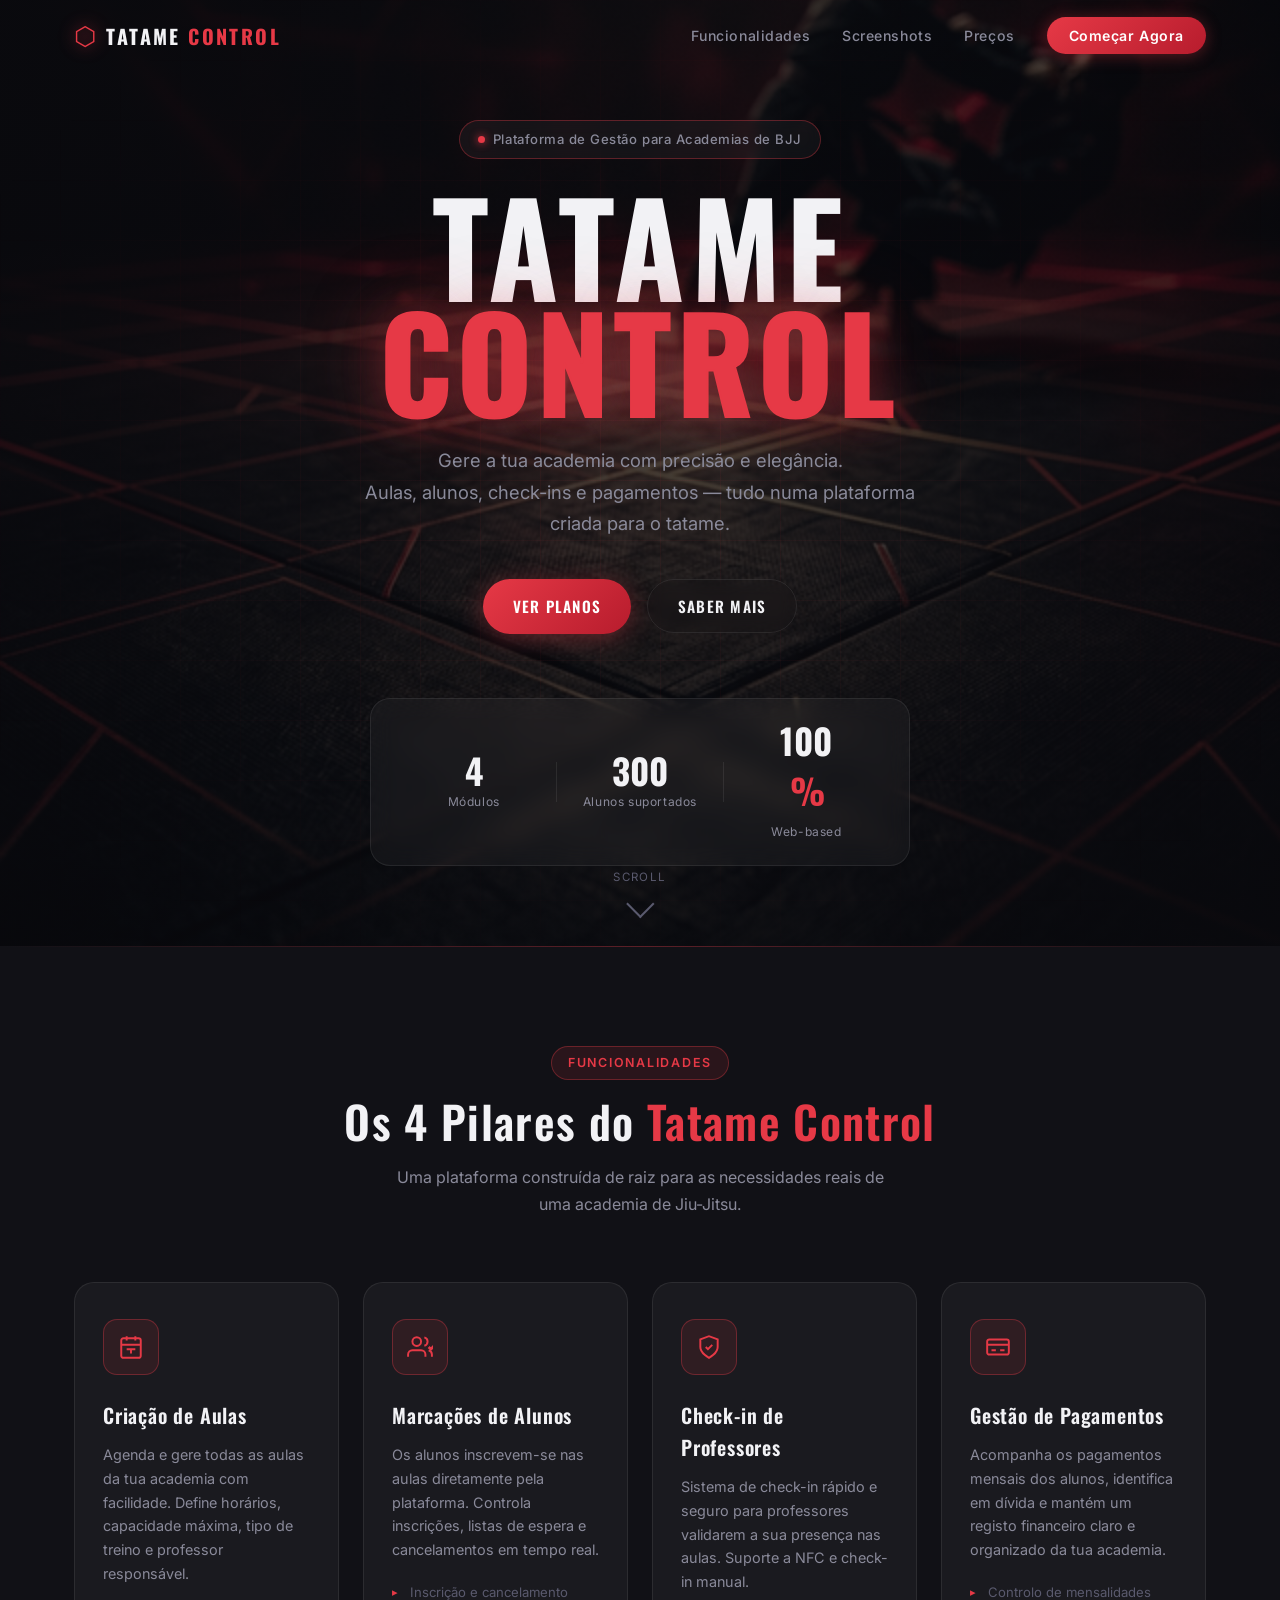
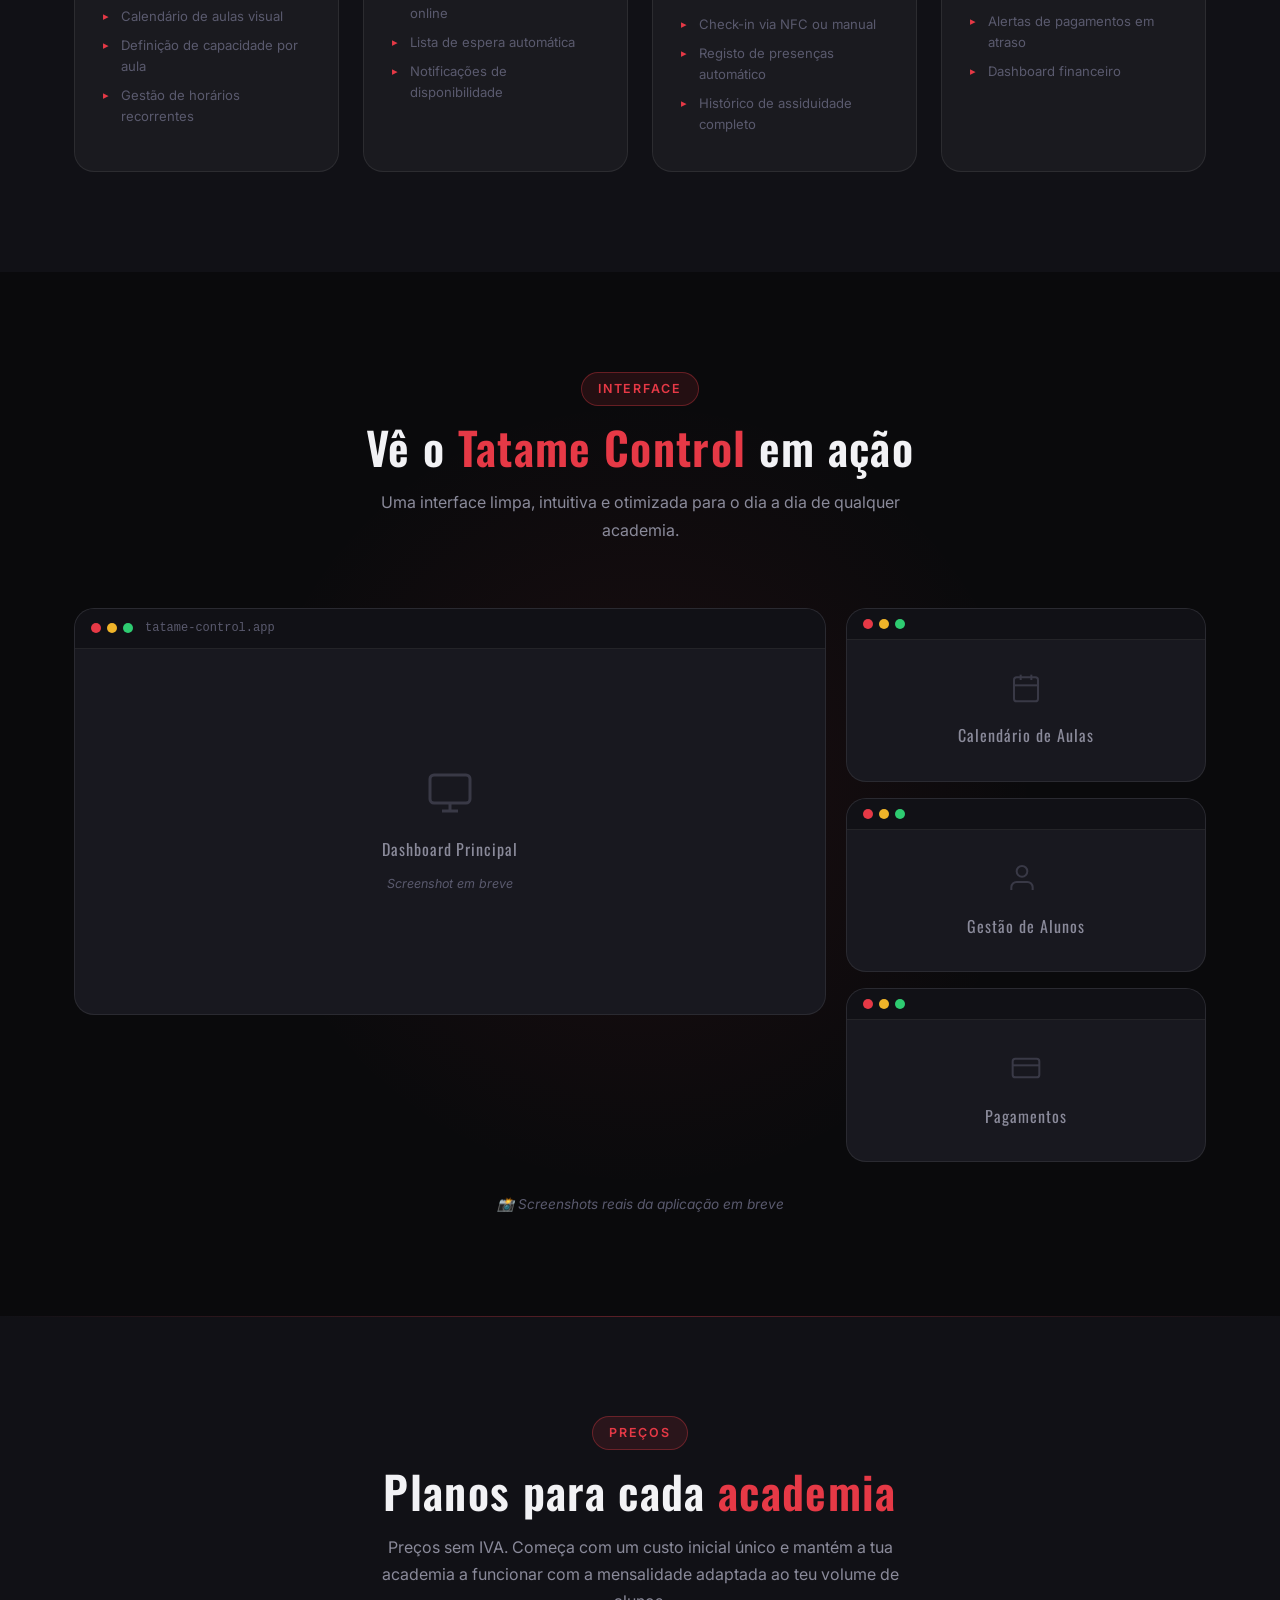
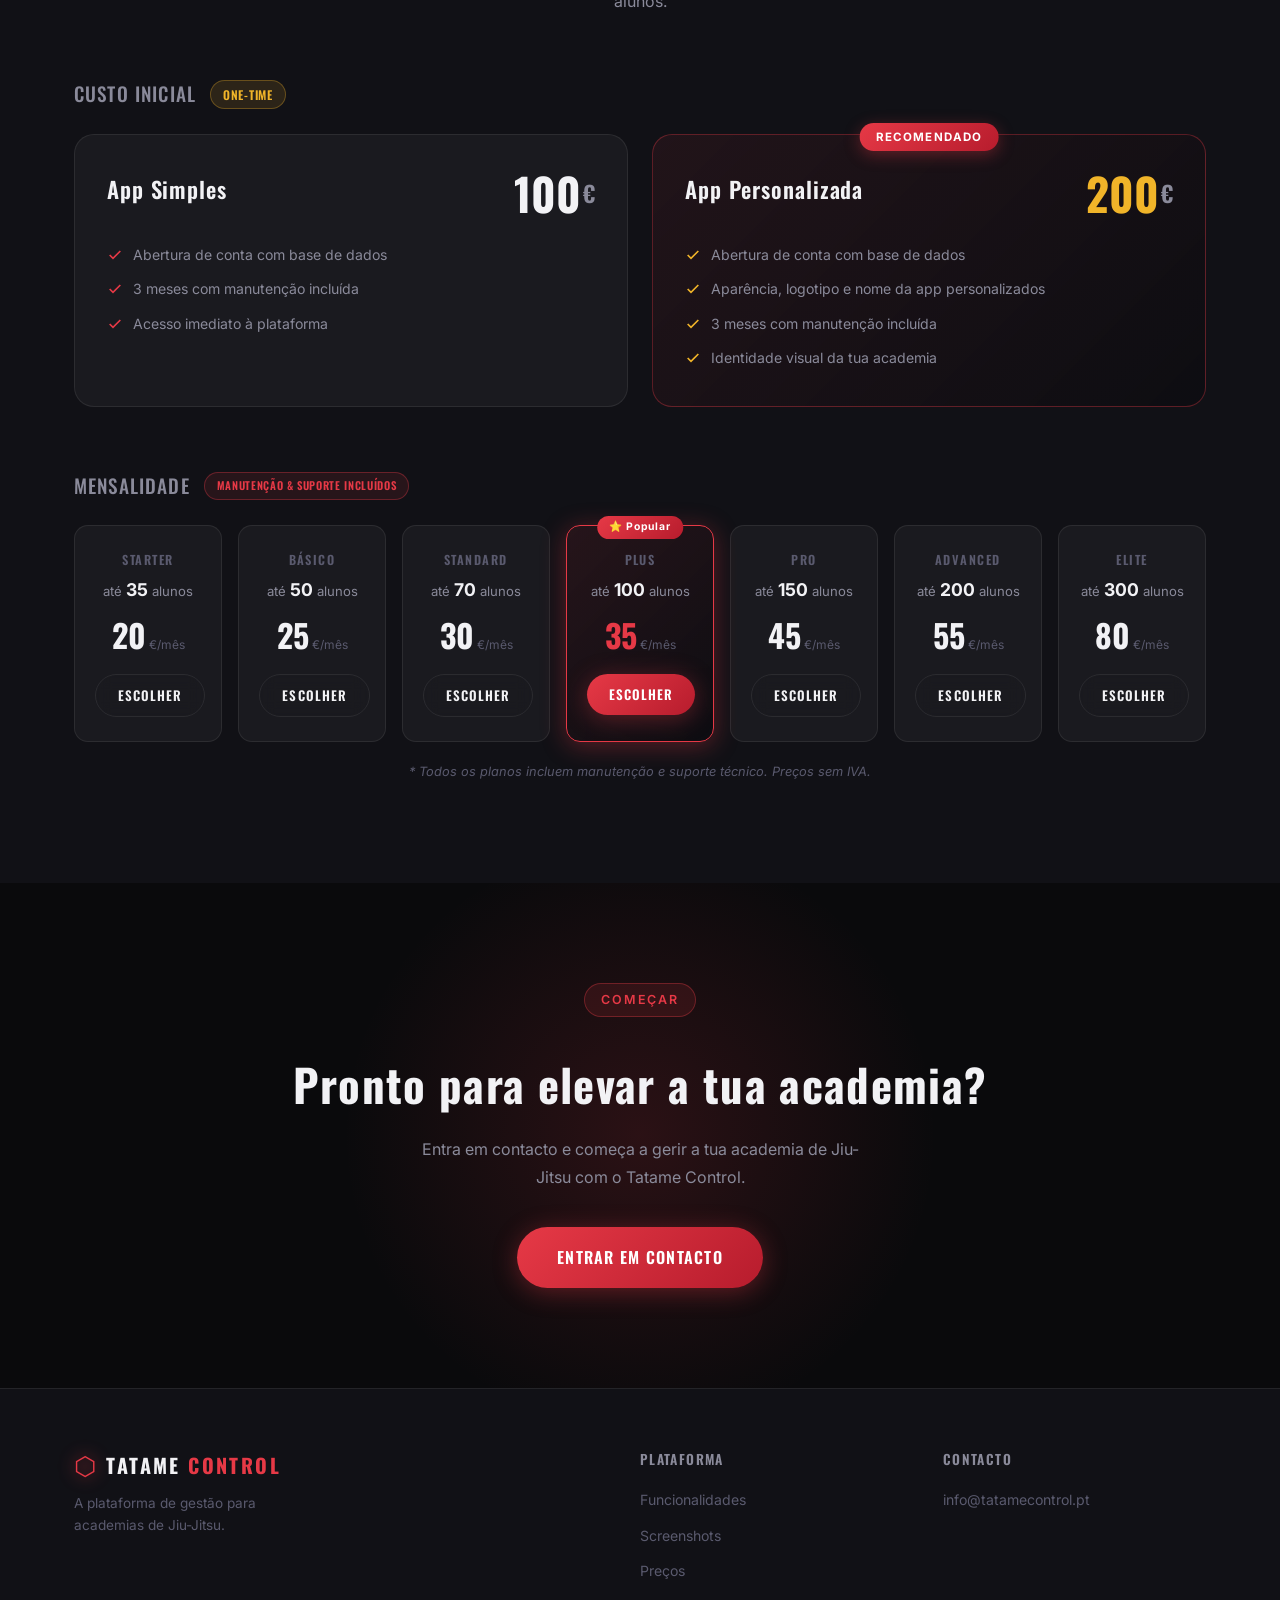
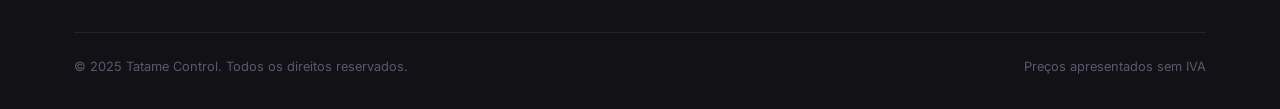
==== index.html @ abcf5386 "start" ====
<!DOCTYPE html>
<html lang="pt">
<head>
  <meta charset="UTF-8" />
  <meta name="viewport" content="width=device-width, initial-scale=1.0" />
  <title>Tatame Control — Gestão de Aulas de Jiu-Jitsu</title>
  <meta name="description" content="Tatame Control: a plataforma completa para gestão de aulas de Jiu-Jitsu. Criação de aulas, marcações, check-in e pagamentos — tudo num só lugar." />
  <link rel="preconnect" href="https://fonts.googleapis.com" />
  <link href="https://fonts.googleapis.com/css2?family=Oswald:wght@400;500;600;700&family=Inter:wght@300;400;500;600&display=swap" rel="stylesheet" />
  <link rel="stylesheet" href="style.css" />
</head>
<body>

  <!-- ========== NAVBAR ========== -->
  <nav class="navbar" id="navbar">
    <div class="nav-container">
      <a href="#home" class="nav-logo">
        <span class="logo-icon">⬡</span>
        <span class="logo-text">TATAME <span class="logo-accent">CONTROL</span></span>
      </a>
      <ul class="nav-links">
        <li><a href="#features">Funcionalidades</a></li>
        <li><a href="#screenshots">Screenshots</a></li>
        <li><a href="#pricing">Preços</a></li>
        <li><a href="#contact" class="nav-cta">Começar Agora</a></li>
      </ul>
      <button class="nav-toggle" id="navToggle" aria-label="Menu">
        <span></span><span></span><span></span>
      </button>
    </div>
  </nav>

  <!-- ========== HERO ========== -->
  <section class="hero" id="home">
    <div class="hero-bg">
      <img src="hero_bg.png" alt="Tatami background" class="hero-bg-img" />
      <div class="hero-overlay"></div>
      <div class="hero-grid"></div>
    </div>

    <div class="hero-content">
      <div class="hero-badge reveal">
        <span class="badge-dot"></span>
        Plataforma de Gestão para Academias de BJJ
      </div>
      <h1 class="hero-title reveal">
        TATAME<br />
        <span class="title-accent">CONTROL</span>
      </h1>
      <p class="hero-subtitle reveal">
        Gere a tua academia com precisão e elegância. <br />
        Aulas, alunos, check-ins e pagamentos — tudo numa plataforma criada para o tatame.
      </p>
      <div class="hero-actions reveal">
        <a href="#pricing" class="btn btn-primary">Ver Planos</a>
        <a href="#features" class="btn btn-outline">Saber Mais</a>
      </div>
      <div class="hero-stats reveal">
        <div class="stat">
          <span class="stat-number" data-target="4">0</span>
          <span class="stat-label">Módulos</span>
        </div>
        <div class="stat-divider"></div>
        <div class="stat">
          <span class="stat-number" data-target="300">0</span>
          <span class="stat-label">Alunos suportados</span>
        </div>
        <div class="stat-divider"></div>
        <div class="stat">
          <span class="stat-number" data-target="100">0</span>
          <span class="stat-suffix">%</span>
          <span class="stat-label">Web-based</span>
        </div>
      </div>
    </div>

    <div class="hero-scroll">
      <span>Scroll</span>
      <div class="scroll-arrow"></div>
    </div>
  </section>

  <!-- ========== FEATURES / PILARES ========== -->
  <section class="features" id="features">
    <div class="container">
      <div class="section-header reveal">
        <span class="section-tag">Funcionalidades</span>
        <h2 class="section-title">Os 4 Pilares do <span class="accent">Tatame Control</span></h2>
        <p class="section-desc">Uma plataforma construída de raiz para as necessidades reais de uma academia de Jiu-Jitsu.</p>
      </div>

      <div class="features-grid">

        <div class="feature-card reveal" data-delay="0">
          <div class="feature-icon-wrap">
            <div class="feature-icon">
              <svg viewBox="0 0 24 24" fill="none" stroke="currentColor" stroke-width="1.8">
                <rect x="3" y="4" width="18" height="18" rx="2"/>
                <line x1="16" y1="2" x2="16" y2="6"/>
                <line x1="8" y1="2" x2="8" y2="6"/>
                <line x1="3" y1="10" x2="21" y2="10"/>
                <line x1="8" y1="14" x2="16" y2="14"/>
                <line x1="12" y1="14" x2="12" y2="18"/>
              </svg>
            </div>
          </div>
          <h3 class="feature-title">Criação de Aulas</h3>
          <p class="feature-desc">Agenda e gere todas as aulas da tua academia com facilidade. Define horários, capacidade máxima, tipo de treino e professor responsável.</p>
          <ul class="feature-list">
            <li>Calendário de aulas visual</li>
            <li>Definição de capacidade por aula</li>
            <li>Gestão de horários recorrentes</li>
          </ul>
        </div>

        <div class="feature-card reveal" data-delay="100">
          <div class="feature-icon-wrap">
            <div class="feature-icon">
              <svg viewBox="0 0 24 24" fill="none" stroke="currentColor" stroke-width="1.8">
                <path d="M17 21v-2a4 4 0 0 0-4-4H5a4 4 0 0 0-4 4v2"/>
                <circle cx="9" cy="7" r="4"/>
                <path d="M23 21v-2a4 4 0 0 0-3-3.87"/>
                <path d="M16 3.13a4 4 0 0 1 0 7.75"/>
                <path d="M20 12l2 2 4-4" stroke="#e63946" stroke-width="2.5"/>
              </svg>
            </div>
          </div>
          <h3 class="feature-title">Marcações de Alunos</h3>
          <p class="feature-desc">Os alunos inscrevem-se nas aulas diretamente pela plataforma. Controla inscrições, listas de espera e cancelamentos em tempo real.</p>
          <ul class="feature-list">
            <li>Inscrição e cancelamento online</li>
            <li>Lista de espera automática</li>
            <li>Notificações de disponibilidade</li>
          </ul>
        </div>

        <div class="feature-card reveal" data-delay="200">
          <div class="feature-icon-wrap">
            <div class="feature-icon">
              <svg viewBox="0 0 24 24" fill="none" stroke="currentColor" stroke-width="1.8">
                <path d="M12 22s8-4 8-10V5l-8-3-8 3v7c0 6 8 10 8 10z"/>
                <path d="M9 12l2 2 4-4"/>
              </svg>
            </div>
          </div>
          <h3 class="feature-title">Check-in de Professores</h3>
          <p class="feature-desc">Sistema de check-in rápido e seguro para professores validarem a sua presença nas aulas. Suporte a NFC e check-in manual.</p>
          <ul class="feature-list">
            <li>Check-in via NFC ou manual</li>
            <li>Registo de presenças automático</li>
            <li>Histórico de assiduidade completo</li>
          </ul>
        </div>

        <div class="feature-card reveal" data-delay="300">
          <div class="feature-icon-wrap">
            <div class="feature-icon">
              <svg viewBox="0 0 24 24" fill="none" stroke="currentColor" stroke-width="1.8">
                <rect x="2" y="5" width="20" height="14" rx="2"/>
                <line x1="2" y1="10" x2="22" y2="10"/>
                <line x1="6" y1="15" x2="10" y2="15"/>
                <line x1="14" y1="15" x2="18" y2="15"/>
              </svg>
            </div>
          </div>
          <h3 class="feature-title">Gestão de Pagamentos</h3>
          <p class="feature-desc">Acompanha os pagamentos mensais dos alunos, identifica em dívida e mantém um registo financeiro claro e organizado da tua academia.</p>
          <ul class="feature-list">
            <li>Controlo de mensalidades</li>
            <li>Alertas de pagamentos em atraso</li>
            <li>Dashboard financeiro</li>
          </ul>
        </div>

      </div>
    </div>
  </section>

  <!-- ========== SCREENSHOTS ========== -->
  <section class="screenshots" id="screenshots">
    <div class="screenshots-bg-glow"></div>
    <div class="container">
      <div class="section-header reveal">
        <span class="section-tag">Interface</span>
        <h2 class="section-title">Vê o <span class="accent">Tatame Control</span> em ação</h2>
        <p class="section-desc">Uma interface limpa, intuitiva e otimizada para o dia a dia de qualquer academia.</p>
      </div>

      <div class="screenshots-showcase reveal">
        <div class="screenshot-main">
          <div class="screen-frame">
            <div class="screen-bar">
              <div class="screen-dots">
                <span></span><span></span><span></span>
              </div>
              <div class="screen-url">tatame-control.app</div>
            </div>
            <div class="screen-placeholder main">
              <div class="placeholder-icon">
                <svg viewBox="0 0 24 24" fill="none" stroke="currentColor" stroke-width="1.5" width="48" height="48">
                  <rect x="2" y="3" width="20" height="14" rx="2"/>
                  <line x1="8" y1="21" x2="16" y2="21"/>
                  <line x1="12" y1="17" x2="12" y2="21"/>
                </svg>
              </div>
              <p class="placeholder-text">Dashboard Principal</p>
              <span class="placeholder-sub">Screenshot em breve</span>
            </div>
          </div>
        </div>
        <div class="screenshots-side">
          <div class="screen-frame small reveal" data-delay="100">
            <div class="screen-bar">
              <div class="screen-dots"><span></span><span></span><span></span></div>
            </div>
            <div class="screen-placeholder">
              <div class="placeholder-icon">
                <svg viewBox="0 0 24 24" fill="none" stroke="currentColor" stroke-width="1.5" width="32" height="32">
                  <rect x="3" y="4" width="18" height="18" rx="2"/>
                  <line x1="3" y1="10" x2="21" y2="10"/>
                  <line x1="8" y1="2" x2="8" y2="6"/>
                  <line x1="16" y1="2" x2="16" y2="6"/>
                </svg>
              </div>
              <p class="placeholder-text">Calendário de Aulas</p>
            </div>
          </div>
          <div class="screen-frame small reveal" data-delay="200">
            <div class="screen-bar">
              <div class="screen-dots"><span></span><span></span><span></span></div>
            </div>
            <div class="screen-placeholder">
              <div class="placeholder-icon">
                <svg viewBox="0 0 24 24" fill="none" stroke="currentColor" stroke-width="1.5" width="32" height="32">
                  <path d="M17 21v-2a4 4 0 0 0-4-4H5a4 4 0 0 0-4 4v2"/>
                  <circle cx="9" cy="7" r="4"/>
                </svg>
              </div>
              <p class="placeholder-text">Gestão de Alunos</p>
            </div>
          </div>
          <div class="screen-frame small reveal" data-delay="300">
            <div class="screen-bar">
              <div class="screen-dots"><span></span><span></span><span></span></div>
            </div>
            <div class="screen-placeholder">
              <div class="placeholder-icon">
                <svg viewBox="0 0 24 24" fill="none" stroke="currentColor" stroke-width="1.5" width="32" height="32">
                  <rect x="2" y="5" width="20" height="14" rx="2"/>
                  <line x1="2" y1="10" x2="22" y2="10"/>
                </svg>
              </div>
              <p class="placeholder-text">Pagamentos</p>
            </div>
          </div>
        </div>
      </div>

      <p class="screenshots-note reveal">📸 Screenshots reais da aplicação em breve</p>
    </div>
  </section>

  <!-- ========== PRICING ========== -->
  <section class="pricing" id="pricing">
    <div class="container">
      <div class="section-header reveal">
        <span class="section-tag">Preços</span>
        <h2 class="section-title">Planos para cada <span class="accent">academia</span></h2>
        <p class="section-desc">Preços sem IVA. Começa com um custo inicial único e mantém a tua academia a funcionar com a mensalidade adaptada ao teu volume de alunos.</p>
      </div>

      <!-- Setup Plans -->
      <div class="pricing-setup reveal">
        <h3 class="pricing-group-title">Custo Inicial <span class="badge-new">One-Time</span></h3>
        <div class="setup-grid">
          <div class="setup-card">
            <div class="setup-header">
              <h4 class="setup-name">App Simples</h4>
              <div class="setup-price">
                <span class="price-value">100</span>
                <span class="price-currency">€</span>
              </div>
            </div>
            <div class="setup-perks">
              <div class="perk">
                <svg viewBox="0 0 24 24" width="16" height="16" fill="none" stroke="#e63946" stroke-width="2.5"><polyline points="20 6 9 17 4 12"/></svg>
                Abertura de conta com base de dados
              </div>
              <div class="perk">
                <svg viewBox="0 0 24 24" width="16" height="16" fill="none" stroke="#e63946" stroke-width="2.5"><polyline points="20 6 9 17 4 12"/></svg>
                3 meses com manutenção incluída
              </div>
              <div class="perk">
                <svg viewBox="0 0 24 24" width="16" height="16" fill="none" stroke="#e63946" stroke-width="2.5"><polyline points="20 6 9 17 4 12"/></svg>
                Acesso imediato à plataforma
              </div>
            </div>
          </div>
          <div class="setup-card featured">
            <div class="featured-badge">Recomendado</div>
            <div class="setup-header">
              <h4 class="setup-name">App Personalizada</h4>
              <div class="setup-price">
                <span class="price-value">200</span>
                <span class="price-currency">€</span>
              </div>
            </div>
            <div class="setup-perks">
              <div class="perk">
                <svg viewBox="0 0 24 24" width="16" height="16" fill="none" stroke="#f0b429" stroke-width="2.5"><polyline points="20 6 9 17 4 12"/></svg>
                Abertura de conta com base de dados
              </div>
              <div class="perk">
                <svg viewBox="0 0 24 24" width="16" height="16" fill="none" stroke="#f0b429" stroke-width="2.5"><polyline points="20 6 9 17 4 12"/></svg>
                Aparência, logotipo e nome da app personalizados
              </div>
              <div class="perk">
                <svg viewBox="0 0 24 24" width="16" height="16" fill="none" stroke="#f0b429" stroke-width="2.5"><polyline points="20 6 9 17 4 12"/></svg>
                3 meses com manutenção incluída
              </div>
              <div class="perk">
                <svg viewBox="0 0 24 24" width="16" height="16" fill="none" stroke="#f0b429" stroke-width="2.5"><polyline points="20 6 9 17 4 12"/></svg>
                Identidade visual da tua academia
              </div>
            </div>
          </div>
        </div>
      </div>

      <!-- Monthly Plans -->
      <div class="pricing-monthly reveal">
        <h3 class="pricing-group-title">Mensalidade <span class="badge-monthly">Manutenção & Suporte Incluídos</span></h3>
        <div class="monthly-grid">

          <div class="monthly-card reveal" data-delay="0">
            <div class="monthly-tier">Starter</div>
            <div class="monthly-limit">até <strong>35</strong> alunos</div>
            <div class="monthly-price">
              <span class="m-price-value">20</span>
              <span class="m-price-unit">€/mês</span>
            </div>
            <a href="#contact" class="btn btn-outline btn-sm">Escolher</a>
          </div>

          <div class="monthly-card reveal" data-delay="80">
            <div class="monthly-tier">Básico</div>
            <div class="monthly-limit">até <strong>50</strong> alunos</div>
            <div class="monthly-price">
              <span class="m-price-value">25</span>
              <span class="m-price-unit">€/mês</span>
            </div>
            <a href="#contact" class="btn btn-outline btn-sm">Escolher</a>
          </div>

          <div class="monthly-card reveal" data-delay="160">
            <div class="monthly-tier">Standard</div>
            <div class="monthly-limit">até <strong>70</strong> alunos</div>
            <div class="monthly-price">
              <span class="m-price-value">30</span>
              <span class="m-price-unit">€/mês</span>
            </div>
            <a href="#contact" class="btn btn-outline btn-sm">Escolher</a>
          </div>

          <div class="monthly-card popular reveal" data-delay="240">
            <div class="popular-label">⭐ Popular</div>
            <div class="monthly-tier">Plus</div>
            <div class="monthly-limit">até <strong>100</strong> alunos</div>
            <div class="monthly-price">
              <span class="m-price-value">35</span>
              <span class="m-price-unit">€/mês</span>
            </div>
            <a href="#contact" class="btn btn-primary btn-sm">Escolher</a>
          </div>

          <div class="monthly-card reveal" data-delay="320">
            <div class="monthly-tier">Pro</div>
            <div class="monthly-limit">até <strong>150</strong> alunos</div>
            <div class="monthly-price">
              <span class="m-price-value">45</span>
              <span class="m-price-unit">€/mês</span>
            </div>
            <a href="#contact" class="btn btn-outline btn-sm">Escolher</a>
          </div>

          <div class="monthly-card reveal" data-delay="400">
            <div class="monthly-tier">Advanced</div>
            <div class="monthly-limit">até <strong>200</strong> alunos</div>
            <div class="monthly-price">
              <span class="m-price-value">55</span>
              <span class="m-price-unit">€/mês</span>
            </div>
            <a href="#contact" class="btn btn-outline btn-sm">Escolher</a>
          </div>

          <div class="monthly-card reveal" data-delay="480">
            <div class="monthly-tier">Elite</div>
            <div class="monthly-limit">até <strong>300</strong> alunos</div>
            <div class="monthly-price">
              <span class="m-price-value">80</span>
              <span class="m-price-unit">€/mês</span>
            </div>
            <a href="#contact" class="btn btn-outline btn-sm">Escolher</a>
          </div>

        </div>
        <p class="pricing-note">* Todos os planos incluem manutenção e suporte técnico. Preços sem IVA.</p>
      </div>
    </div>
  </section>

  <!-- ========== CTA / CONTACT ========== -->
  <section class="cta-section" id="contact">
    <div class="cta-glow"></div>
    <div class="container">
      <div class="cta-content reveal">
        <span class="section-tag">Começar</span>
        <h2 class="cta-title">Pronto para elevar a tua academia?</h2>
        <p class="cta-desc">Entra em contacto e começa a gerir a tua academia de Jiu-Jitsu com o Tatame Control.</p>
        <a href="mailto:info@tatamecontrol.pt" class="btn btn-primary btn-lg">Entrar em Contacto</a>
      </div>
    </div>
  </section>

  <!-- ========== FOOTER ========== -->
  <footer class="footer">
    <div class="container">
      <div class="footer-inner">
        <div class="footer-brand">
          <a href="#home" class="nav-logo footer-logo">
            <span class="logo-icon">⬡</span>
            <span class="logo-text">TATAME <span class="logo-accent">CONTROL</span></span>
          </a>
          <p class="footer-tagline">A plataforma de gestão para academias de Jiu-Jitsu.</p>
        </div>
        <div class="footer-links">
          <h5>Plataforma</h5>
          <ul>
            <li><a href="#features">Funcionalidades</a></li>
            <li><a href="#screenshots">Screenshots</a></li>
            <li><a href="#pricing">Preços</a></li>
          </ul>
        </div>
        <div class="footer-links">
          <h5>Contacto</h5>
          <ul>
            <li><a href="mailto:info@tatamecontrol.pt">info@tatamecontrol.pt</a></li>
          </ul>
        </div>
      </div>
      <div class="footer-bottom">
        <p>© 2025 Tatame Control. Todos os direitos reservados.</p>
        <p class="footer-sem-iva">Preços apresentados sem IVA</p>
      </div>
    </div>
  </footer>

  <script src="script.js"></script>
</body>
</html>
---- style.css ----
/* ================================================
   TATAME CONTROL — DESIGN SYSTEM
   Dark Premium Theme | Jiu-Jitsu Identity
   ================================================ */

/* ---- RESET & BASE ---- */
*, *::before, *::after {
  box-sizing: border-box;
  margin: 0;
  padding: 0;
}

:root {
  --red:        #e63946;
  --red-dark:   #b71c2d;
  --red-glow:   rgba(230, 57, 70, 0.35);
  --gold:       #f0b429;
  --gold-glow:  rgba(240, 180, 41, 0.25);
  --bg:         #0a0a0c;
  --bg-2:       #111116;
  --bg-3:       #18181f;
  --surface:    rgba(255,255,255,0.04);
  --surface-2:  rgba(255,255,255,0.07);
  --border:     rgba(255,255,255,0.08);
  --border-red: rgba(230,57,70,0.35);
  --text:       #f2f2f5;
  --text-muted: #8a8a9a;
  --text-dim:   #5a5a6e;
  --radius:     14px;
  --radius-lg:  20px;
  --radius-sm:  8px;
  --transition: 0.3s cubic-bezier(0.4, 0, 0.2, 1);
}

html { scroll-behavior: smooth; }

body {
  background: var(--bg);
  color: var(--text);
  font-family: 'Inter', system-ui, sans-serif;
  font-size: 16px;
  line-height: 1.6;
  overflow-x: hidden;
}

.container {
  max-width: 1180px;
  margin: 0 auto;
  padding: 0 24px;
}

img { max-width: 100%; display: block; }
a { text-decoration: none; color: inherit; }
ul { list-style: none; }

/* ---- SCROLLBAR ---- */
::-webkit-scrollbar { width: 6px; }
::-webkit-scrollbar-track { background: var(--bg); }
::-webkit-scrollbar-thumb { background: var(--red-dark); border-radius: 3px; }

/* ================================================
   BUTTONS
   ================================================ */
.btn {
  display: inline-flex;
  align-items: center;
  gap: 8px;
  padding: 14px 30px;
  border-radius: 50px;
  font-family: 'Oswald', sans-serif;
  font-size: 0.95rem;
  font-weight: 600;
  letter-spacing: 0.08em;
  text-transform: uppercase;
  cursor: pointer;
  transition: all var(--transition);
  border: none;
  position: relative;
  overflow: hidden;
}

.btn::after {
  content: '';
  position: absolute;
  inset: 0;
  background: rgba(255,255,255,0.08);
  opacity: 0;
  transition: opacity var(--transition);
}
.btn:hover::after { opacity: 1; }

.btn-primary {
  background: linear-gradient(135deg, var(--red), var(--red-dark));
  color: #fff;
  box-shadow: 0 4px 24px var(--red-glow);
}
.btn-primary:hover {
  transform: translateY(-2px);
  box-shadow: 0 8px 32px var(--red-glow);
}

.btn-outline {
  background: transparent;
  color: var(--text);
  border: 1.5px solid var(--border);
  backdrop-filter: blur(8px);
}
.btn-outline:hover {
  border-color: var(--red);
  color: var(--red);
  transform: translateY(-2px);
}

.btn-sm { padding: 10px 22px; font-size: 0.82rem; }
.btn-lg { padding: 18px 40px; font-size: 1rem; }

/* ================================================
   NAVBAR
   ================================================ */
.navbar {
  position: fixed;
  top: 0; left: 0; right: 0;
  z-index: 1000;
  padding: 20px 0;
  transition: all 0.4s ease;
}

.navbar.scrolled {
  padding: 12px 0;
  background: rgba(10,10,14,0.92);
  backdrop-filter: blur(20px);
  border-bottom: 1px solid var(--border);
}

.nav-container {
  max-width: 1180px;
  margin: 0 auto;
  padding: 0 24px;
  display: flex;
  align-items: center;
  justify-content: space-between;
  gap: 32px;
}

.nav-logo {
  display: flex;
  align-items: center;
  gap: 10px;
  text-decoration: none;
}

.logo-icon {
  font-size: 1.6rem;
  color: var(--red);
  filter: drop-shadow(0 0 8px var(--red));
  line-height: 1;
}

.logo-text {
  font-family: 'Oswald', sans-serif;
  font-size: 1.25rem;
  font-weight: 700;
  letter-spacing: 0.12em;
  color: var(--text);
}

.logo-accent { color: var(--red); }

.nav-links {
  display: flex;
  align-items: center;
  gap: 32px;
}

.nav-links a {
  font-family: 'Inter', sans-serif;
  font-size: 0.88rem;
  font-weight: 500;
  color: var(--text-muted);
  letter-spacing: 0.04em;
  transition: color var(--transition);
}
.nav-links a:hover { color: var(--text); }

.nav-cta {
  background: linear-gradient(135deg, var(--red), var(--red-dark)) !important;
  color: #fff !important;
  padding: 10px 22px;
  border-radius: 50px;
  font-weight: 600 !important;
  letter-spacing: 0.06em;
  box-shadow: 0 2px 16px var(--red-glow);
  transition: all var(--transition) !important;
}
.nav-cta:hover {
  transform: translateY(-1px);
  box-shadow: 0 6px 24px var(--red-glow) !important;
}

.nav-toggle {
  display: none;
  background: none;
  border: none;
  cursor: pointer;
  flex-direction: column;
  gap: 5px;
  padding: 4px;
}
.nav-toggle span {
  display: block;
  width: 26px;
  height: 2px;
  background: var(--text);
  border-radius: 2px;
  transition: all var(--transition);
}

/* ================================================
   HERO
   ================================================ */
.hero {
  position: relative;
  min-height: 100vh;
  display: flex;
  align-items: center;
  padding: 120px 24px 80px;
  overflow: hidden;
}

.hero-bg {
  position: absolute;
  inset: 0;
  z-index: 0;
}

.hero-bg-img {
  width: 100%;
  height: 100%;
  object-fit: cover;
  object-position: center;
}

.hero-overlay {
  position: absolute;
  inset: 0;
  background: linear-gradient(
    135deg,
    rgba(10,10,14,0.95) 0%,
    rgba(10,10,14,0.75) 50%,
    rgba(10,10,14,0.88) 100%
  );
}

.hero-grid {
  position: absolute;
  inset: 0;
  background-image:
    linear-gradient(rgba(230,57,70,0.06) 1px, transparent 1px),
    linear-gradient(90deg, rgba(230,57,70,0.06) 1px, transparent 1px);
  background-size: 60px 60px;
  mask-image: radial-gradient(ellipse 60% 60% at 50% 50%, black 0%, transparent 100%);
}

.hero-content {
  position: relative;
  z-index: 1;
  max-width: 780px;
  margin: 0 auto;
  text-align: center;
}

.hero-badge {
  display: inline-flex;
  align-items: center;
  gap: 8px;
  padding: 8px 18px;
  background: var(--surface);
  border: 1px solid var(--border-red);
  border-radius: 50px;
  font-size: 0.82rem;
  font-weight: 500;
  color: var(--text-muted);
  letter-spacing: 0.04em;
  margin-bottom: 28px;
  backdrop-filter: blur(8px);
}

.badge-dot {
  width: 7px;
  height: 7px;
  background: var(--red);
  border-radius: 50%;
  box-shadow: 0 0 8px var(--red);
  animation: pulse-dot 2s infinite;
}

@keyframes pulse-dot {
  0%, 100% { opacity: 1; transform: scale(1); }
  50% { opacity: 0.6; transform: scale(0.8); }
}

.hero-title {
  font-family: 'Oswald', sans-serif;
  font-size: clamp(4rem, 10vw, 8rem);
  font-weight: 700;
  line-height: 0.9;
  letter-spacing: 0.04em;
  margin-bottom: 28px;
  text-transform: uppercase;
}

.title-accent {
  color: var(--red);
  -webkit-text-stroke: 2px var(--red);
  text-shadow: 0 0 40px var(--red-glow), 0 0 80px var(--red-glow);
}

.hero-subtitle {
  font-size: 1.15rem;
  color: var(--text-muted);
  line-height: 1.7;
  margin-bottom: 40px;
  max-width: 560px;
  margin-left: auto;
  margin-right: auto;
}

.hero-actions {
  display: flex;
  gap: 16px;
  justify-content: center;
  flex-wrap: wrap;
  margin-bottom: 64px;
}

.hero-stats {
  display: flex;
  align-items: center;
  justify-content: center;
  gap: 0;
  background: var(--surface);
  border: 1px solid var(--border);
  border-radius: var(--radius-lg);
  padding: 24px 40px;
  backdrop-filter: blur(12px);
  max-width: 540px;
  margin: 0 auto;
}

.stat {
  display: flex;
  flex-direction: column;
  align-items: center;
  gap: 4px;
  flex: 1;
  position: relative;
}

.stat-number {
  font-family: 'Oswald', sans-serif;
  font-size: 2.2rem;
  font-weight: 700;
  color: var(--text);
  line-height: 1;
}

.stat-suffix {
  font-family: 'Oswald', sans-serif;
  font-size: 2.2rem;
  font-weight: 700;
  color: var(--red);
  margin-left: 2px;
}

.stat-label {
  font-size: 0.75rem;
  color: var(--text-muted);
  letter-spacing: 0.05em;
}

.stat-divider {
  width: 1px;
  height: 40px;
  background: var(--border);
  margin: 0 20px;
}

.hero-scroll {
  position: absolute;
  bottom: 32px;
  left: 50%;
  transform: translateX(-50%);
  display: flex;
  flex-direction: column;
  align-items: center;
  gap: 8px;
  color: var(--text-dim);
  font-size: 0.72rem;
  letter-spacing: 0.12em;
  text-transform: uppercase;
  z-index: 1;
}

.scroll-arrow {
  width: 20px;
  height: 20px;
  border-right: 2px solid var(--text-dim);
  border-bottom: 2px solid var(--text-dim);
  transform: rotate(45deg);
  animation: bounce-scroll 1.6s infinite;
}

@keyframes bounce-scroll {
  0%, 100% { transform: rotate(45deg) translateY(0); opacity: 0.5; }
  50% { transform: rotate(45deg) translateY(5px); opacity: 1; }
}

/* ================================================
   SECTION SHARED STYLES
   ================================================ */
.section-header {
  text-align: center;
  margin-bottom: 64px;
}

.section-tag {
  display: inline-block;
  padding: 6px 16px;
  background: rgba(230,57,70,0.12);
  border: 1px solid var(--border-red);
  color: var(--red);
  font-size: 0.78rem;
  font-weight: 600;
  letter-spacing: 0.14em;
  text-transform: uppercase;
  border-radius: 50px;
  margin-bottom: 16px;
}

.section-title {
  font-family: 'Oswald', sans-serif;
  font-size: clamp(2rem, 4vw, 2.8rem);
  font-weight: 600;
  letter-spacing: 0.03em;
  line-height: 1.15;
  margin-bottom: 16px;
}

.accent { color: var(--red); }

.section-desc {
  font-size: 1rem;
  color: var(--text-muted);
  max-width: 520px;
  margin: 0 auto;
  line-height: 1.7;
}

/* ================================================
   FEATURES
   ================================================ */
.features {
  padding: 100px 0;
  background: var(--bg-2);
  position: relative;
}

.features::before {
  content: '';
  position: absolute;
  top: 0; left: 0; right: 0;
  height: 1px;
  background: linear-gradient(90deg, transparent, var(--border-red), transparent);
}

.features-grid {
  display: grid;
  grid-template-columns: repeat(auto-fit, minmax(260px, 1fr));
  gap: 24px;
}

.feature-card {
  background: var(--surface);
  border: 1px solid var(--border);
  border-radius: var(--radius-lg);
  padding: 36px 28px;
  position: relative;
  overflow: hidden;
  transition: all var(--transition);
  cursor: default;
}

.feature-card::before {
  content: '';
  position: absolute;
  top: 0; left: 0; right: 0;
  height: 2px;
  background: linear-gradient(90deg, transparent, var(--red), transparent);
  opacity: 0;
  transition: opacity var(--transition);
}

.feature-card:hover {
  border-color: var(--border-red);
  transform: translateY(-6px);
  background: var(--surface-2);
  box-shadow: 0 20px 60px rgba(0,0,0,0.4), 0 0 0 1px var(--border-red);
}

.feature-card:hover::before { opacity: 1; }

.feature-icon-wrap {
  margin-bottom: 24px;
}

.feature-icon {
  width: 56px;
  height: 56px;
  background: rgba(230,57,70,0.1);
  border: 1px solid var(--border-red);
  border-radius: var(--radius);
  display: flex;
  align-items: center;
  justify-content: center;
  color: var(--red);
  transition: all var(--transition);
}

.feature-icon svg {
  width: 26px;
  height: 26px;
}

.feature-card:hover .feature-icon {
  background: rgba(230,57,70,0.18);
  box-shadow: 0 0 20px var(--red-glow);
}

.feature-title {
  font-family: 'Oswald', sans-serif;
  font-size: 1.25rem;
  font-weight: 600;
  letter-spacing: 0.04em;
  margin-bottom: 12px;
  color: var(--text);
}

.feature-desc {
  font-size: 0.9rem;
  color: var(--text-muted);
  line-height: 1.65;
  margin-bottom: 20px;
}

.feature-list {
  display: flex;
  flex-direction: column;
  gap: 8px;
}

.feature-list li {
  font-size: 0.82rem;
  color: var(--text-dim);
  padding-left: 18px;
  position: relative;
}

.feature-list li::before {
  content: '▸';
  position: absolute;
  left: 0;
  color: var(--red);
  font-size: 0.7rem;
  top: 2px;
}

/* ================================================
   SCREENSHOTS
   ================================================ */
.screenshots {
  padding: 100px 0;
  background: var(--bg);
  position: relative;
  overflow: hidden;
}

.screenshots-bg-glow {
  position: absolute;
  top: 50%;
  left: 50%;
  transform: translate(-50%, -50%);
  width: 800px;
  height: 800px;
  background: radial-gradient(circle, rgba(230,57,70,0.08) 0%, transparent 70%);
  pointer-events: none;
}

.screenshots-showcase {
  display: grid;
  grid-template-columns: 1fr 360px;
  gap: 20px;
  align-items: start;
}

.screen-frame {
  background: var(--bg-3);
  border: 1px solid var(--border);
  border-radius: var(--radius-lg);
  overflow: hidden;
  transition: all var(--transition);
}
.screen-frame:hover {
  border-color: var(--border-red);
  box-shadow: 0 0 40px rgba(230,57,70,0.1);
}

.screen-bar {
  background: var(--bg-2);
  border-bottom: 1px solid var(--border);
  padding: 10px 16px;
  display: flex;
  align-items: center;
  gap: 12px;
}

.screen-dots {
  display: flex;
  gap: 6px;
}
.screen-dots span {
  width: 10px;
  height: 10px;
  border-radius: 50%;
  background: var(--border);
}
.screen-dots span:nth-child(1) { background: #e63946; }
.screen-dots span:nth-child(2) { background: #f0b429; }
.screen-dots span:nth-child(3) { background: #2ecc71; }

.screen-url {
  font-size: 0.75rem;
  color: var(--text-dim);
  font-family: monospace;
}

.screen-placeholder {
  display: flex;
  flex-direction: column;
  align-items: center;
  justify-content: center;
  gap: 12px;
  padding: 60px 20px;
  color: var(--text-dim);
}

.screen-placeholder.main { padding: 120px 20px; }

.placeholder-icon { color: var(--text-dim); opacity: 0.5; }

.placeholder-text {
  font-family: 'Oswald', sans-serif;
  font-size: 1rem;
  letter-spacing: 0.06em;
  color: var(--text-muted);
}

.placeholder-sub {
  font-size: 0.78rem;
  color: var(--text-dim);
  font-style: italic;
}

.screenshots-side {
  display: flex;
  flex-direction: column;
  gap: 16px;
}

.screen-frame.small .screen-placeholder { padding: 32px 16px; }

.screenshots-note {
  text-align: center;
  margin-top: 32px;
  font-size: 0.85rem;
  color: var(--text-dim);
  font-style: italic;
}

/* ================================================
   PRICING
   ================================================ */
.pricing {
  padding: 100px 0;
  background: var(--bg-2);
  position: relative;
}

.pricing::before {
  content: '';
  position: absolute;
  top: 0; left: 0; right: 0;
  height: 1px;
  background: linear-gradient(90deg, transparent, var(--border-red), transparent);
}

.pricing-group-title {
  font-family: 'Oswald', sans-serif;
  font-size: 1.2rem;
  font-weight: 500;
  letter-spacing: 0.06em;
  color: var(--text-muted);
  text-transform: uppercase;
  margin-bottom: 24px;
  display: flex;
  align-items: center;
  gap: 14px;
}

.badge-new, .badge-monthly {
  display: inline-block;
  padding: 4px 12px;
  border-radius: 50px;
  font-size: 0.75rem;
  font-weight: 600;
  letter-spacing: 0.06em;
  text-transform: uppercase;
}

.badge-new {
  background: rgba(240,180,41,0.12);
  border: 1px solid rgba(240,180,41,0.3);
  color: var(--gold);
}

.badge-monthly {
  background: rgba(230,57,70,0.1);
  border: 1px solid var(--border-red);
  color: var(--red);
  font-size: 0.68rem;
}

/* Setup Cards */
.pricing-setup { margin-bottom: 64px; }

.setup-grid {
  display: grid;
  grid-template-columns: 1fr 1fr;
  gap: 24px;
}

.setup-card {
  background: var(--surface);
  border: 1px solid var(--border);
  border-radius: var(--radius-lg);
  padding: 36px 32px;
  position: relative;
  transition: all var(--transition);
}

.setup-card:hover {
  border-color: var(--border-red);
  transform: translateY(-4px);
  box-shadow: 0 16px 48px rgba(0,0,0,0.3);
}

.setup-card.featured {
  border-color: var(--border-red);
  background: linear-gradient(135deg, rgba(230,57,70,0.08), rgba(10,10,14,0.5));
}

.setup-card.featured:hover {
  box-shadow: 0 16px 48px var(--red-glow), 0 0 0 1px var(--red);
}

.featured-badge {
  position: absolute;
  top: -12px;
  left: 50%;
  transform: translateX(-50%);
  background: linear-gradient(135deg, var(--red), var(--red-dark));
  color: #fff;
  font-size: 0.72rem;
  font-weight: 700;
  letter-spacing: 0.1em;
  text-transform: uppercase;
  padding: 5px 16px;
  border-radius: 50px;
  white-space: nowrap;
  box-shadow: 0 4px 16px var(--red-glow);
}

.setup-header {
  display: flex;
  justify-content: space-between;
  align-items: flex-start;
  margin-bottom: 28px;
}

.setup-name {
  font-family: 'Oswald', sans-serif;
  font-size: 1.4rem;
  font-weight: 600;
  letter-spacing: 0.04em;
  color: var(--text);
}

.setup-price {
  display: flex;
  align-items: flex-start;
  gap: 2px;
}

.price-value {
  font-family: 'Oswald', sans-serif;
  font-size: 2.8rem;
  font-weight: 700;
  line-height: 1;
  color: var(--text);
}

.setup-card.featured .price-value { color: var(--gold); }

.price-currency {
  font-family: 'Oswald', sans-serif;
  font-size: 1.4rem;
  font-weight: 600;
  color: var(--text-muted);
  padding-top: 4px;
}

.setup-perks {
  display: flex;
  flex-direction: column;
  gap: 12px;
}

.perk {
  display: flex;
  align-items: center;
  gap: 10px;
  font-size: 0.88rem;
  color: var(--text-muted);
}

/* Monthly Cards */
.pricing-monthly { }

.monthly-grid {
  display: grid;
  grid-template-columns: repeat(auto-fill, minmax(145px, 1fr));
  gap: 16px;
  margin-bottom: 20px;
}

.monthly-card {
  background: var(--surface);
  border: 1px solid var(--border);
  border-radius: var(--radius);
  padding: 24px 20px;
  text-align: center;
  transition: all var(--transition);
  position: relative;
}

.monthly-card:hover {
  border-color: var(--border-red);
  transform: translateY(-5px);
  box-shadow: 0 12px 36px rgba(0,0,0,0.3);
  background: var(--surface-2);
}

.monthly-card.popular {
  border-color: var(--red);
  background: linear-gradient(135deg, rgba(230,57,70,0.1), rgba(10,10,14,0.5));
  box-shadow: 0 4px 24px var(--red-glow);
}

.popular-label {
  position: absolute;
  top: -10px;
  left: 50%;
  transform: translateX(-50%);
  background: linear-gradient(135deg, var(--red), var(--red-dark));
  color: #fff;
  font-size: 0.65rem;
  font-weight: 700;
  letter-spacing: 0.08em;
  padding: 3px 12px;
  border-radius: 50px;
  white-space: nowrap;
}

.monthly-tier {
  font-family: 'Oswald', sans-serif;
  font-size: 0.78rem;
  font-weight: 600;
  letter-spacing: 0.12em;
  text-transform: uppercase;
  color: var(--text-dim);
  margin-bottom: 8px;
}

.monthly-limit {
  font-size: 0.82rem;
  color: var(--text-muted);
  margin-bottom: 16px;
  line-height: 1.4;
}

.monthly-limit strong {
  font-size: 1.1rem;
  color: var(--text);
}

.monthly-price {
  margin-bottom: 20px;
  display: flex;
  align-items: baseline;
  justify-content: center;
  gap: 3px;
}

.m-price-value {
  font-family: 'Oswald', sans-serif;
  font-size: 2rem;
  font-weight: 700;
  color: var(--text);
  line-height: 1;
}

.monthly-card.popular .m-price-value { color: var(--red); }

.m-price-unit {
  font-size: 0.75rem;
  color: var(--text-dim);
  font-weight: 400;
}

.pricing-note {
  font-size: 0.8rem;
  color: var(--text-dim);
  text-align: center;
  font-style: italic;
}

/* ================================================
   CTA SECTION
   ================================================ */
.cta-section {
  padding: 100px 0;
  background: var(--bg);
  position: relative;
  overflow: hidden;
  text-align: center;
}

.cta-glow {
  position: absolute;
  top: 50%;
  left: 50%;
  transform: translate(-50%, -50%);
  width: 600px;
  height: 600px;
  background: radial-gradient(circle, rgba(230,57,70,0.15) 0%, transparent 70%);
  pointer-events: none;
}

.cta-content { position: relative; z-index: 1; }

.cta-title {
  font-family: 'Oswald', sans-serif;
  font-size: clamp(2rem, 4vw, 2.8rem);
  font-weight: 700;
  letter-spacing: 0.03em;
  margin: 16px 0;
}

.cta-desc {
  font-size: 1rem;
  color: var(--text-muted);
  margin-bottom: 36px;
  max-width: 440px;
  margin-left: auto;
  margin-right: auto;
  line-height: 1.7;
}

/* ================================================
   FOOTER
   ================================================ */
.footer {
  background: var(--bg-2);
  border-top: 1px solid var(--border);
  padding: 60px 0 32px;
}

.footer-inner {
  display: grid;
  grid-template-columns: 2fr 1fr 1fr;
  gap: 40px;
  margin-bottom: 48px;
}

.footer-logo { margin-bottom: 12px; }

.footer-tagline {
  font-size: 0.85rem;
  color: var(--text-dim);
  line-height: 1.6;
  max-width: 220px;
}

.footer-links h5 {
  font-family: 'Oswald', sans-serif;
  font-size: 0.85rem;
  font-weight: 600;
  letter-spacing: 0.1em;
  text-transform: uppercase;
  color: var(--text-muted);
  margin-bottom: 16px;
}

.footer-links ul {
  display: flex;
  flex-direction: column;
  gap: 10px;
}

.footer-links a {
  font-size: 0.88rem;
  color: var(--text-dim);
  transition: color var(--transition);
}
.footer-links a:hover { color: var(--red); }

.footer-bottom {
  display: flex;
  align-items: center;
  justify-content: space-between;
  padding-top: 24px;
  border-top: 1px solid var(--border);
  font-size: 0.8rem;
  color: var(--text-dim);
}

/* ================================================
   SCROLL REVEAL ANIMATIONS
   ================================================ */
.reveal {
  opacity: 0;
  transform: translateY(30px);
  transition: opacity 0.65s ease, transform 0.65s ease;
}

.reveal.visible {
  opacity: 1;
  transform: translateY(0);
}

.reveal[data-delay="100"] { transition-delay: 0.1s; }
.reveal[data-delay="200"] { transition-delay: 0.2s; }
.reveal[data-delay="300"] { transition-delay: 0.3s; }
.reveal[data-delay="400"] { transition-delay: 0.4s; }
.reveal[data-delay="480"] { transition-delay: 0.48s; }
.reveal[data-delay="80"]  { transition-delay: 0.08s; }
.reveal[data-delay="160"] { transition-delay: 0.16s; }
.reveal[data-delay="240"] { transition-delay: 0.24s; }
.reveal[data-delay="320"] { transition-delay: 0.32s; }

/* ================================================
   RESPONSIVE
   ================================================ */
@media (max-width: 900px) {
  .screenshots-showcase {
    grid-template-columns: 1fr;
  }
  .screenshots-side {
    display: grid;
    grid-template-columns: repeat(3, 1fr);
  }
  .setup-grid {
    grid-template-columns: 1fr;
  }
  .footer-inner {
    grid-template-columns: 1fr 1fr;
  }
  .footer-inner > :first-child {
    grid-column: 1 / -1;
  }
}

@media (max-width: 768px) {
  .nav-links {
    display: none;
    position: fixed;
    top: 70px;
    left: 0; right: 0;
    background: rgba(10,10,14,0.98);
    backdrop-filter: blur(20px);
    flex-direction: column;
    padding: 32px 24px;
    gap: 24px;
    border-bottom: 1px solid var(--border);
  }
  .nav-links.open { display: flex; }
  .nav-toggle { display: flex; }

  .hero-stats {
    flex-direction: column;
    gap: 20px;
    padding: 24px;
  }
  .stat-divider { width: 100%; height: 1px; margin: 0; }

  .monthly-grid {
    grid-template-columns: repeat(2, 1fr);
  }

  .screenshots-side {
    grid-template-columns: 1fr;
  }

  .footer-inner {
    grid-template-columns: 1fr;
  }

  .footer-bottom {
    flex-direction: column;
    gap: 8px;
    text-align: center;
  }

  .hero-title {
    font-size: clamp(3rem, 14vw, 5rem);
  }
}

@media (max-width: 480px) {
  .hero-actions { flex-direction: column; align-items: center; }
  .monthly-grid { grid-template-columns: repeat(2, 1fr); }
  .features-grid { grid-template-columns: 1fr; }
}
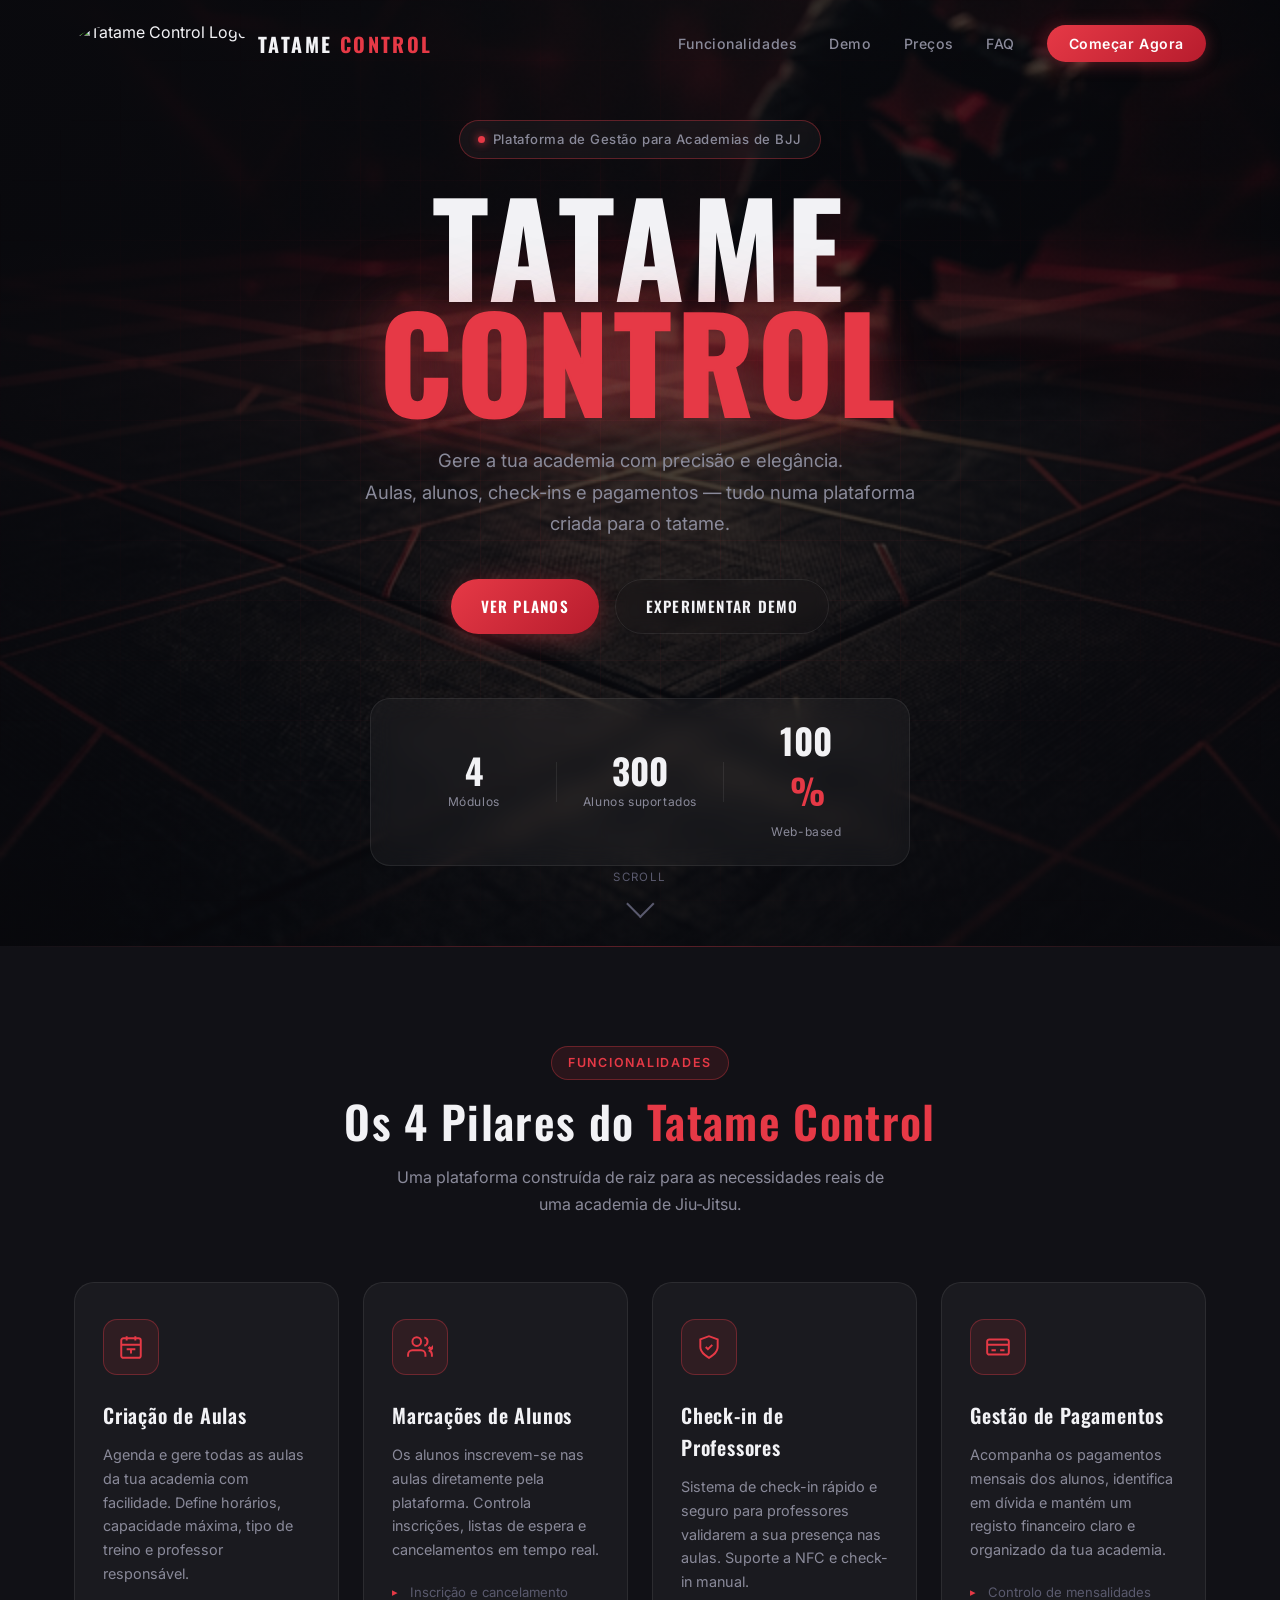
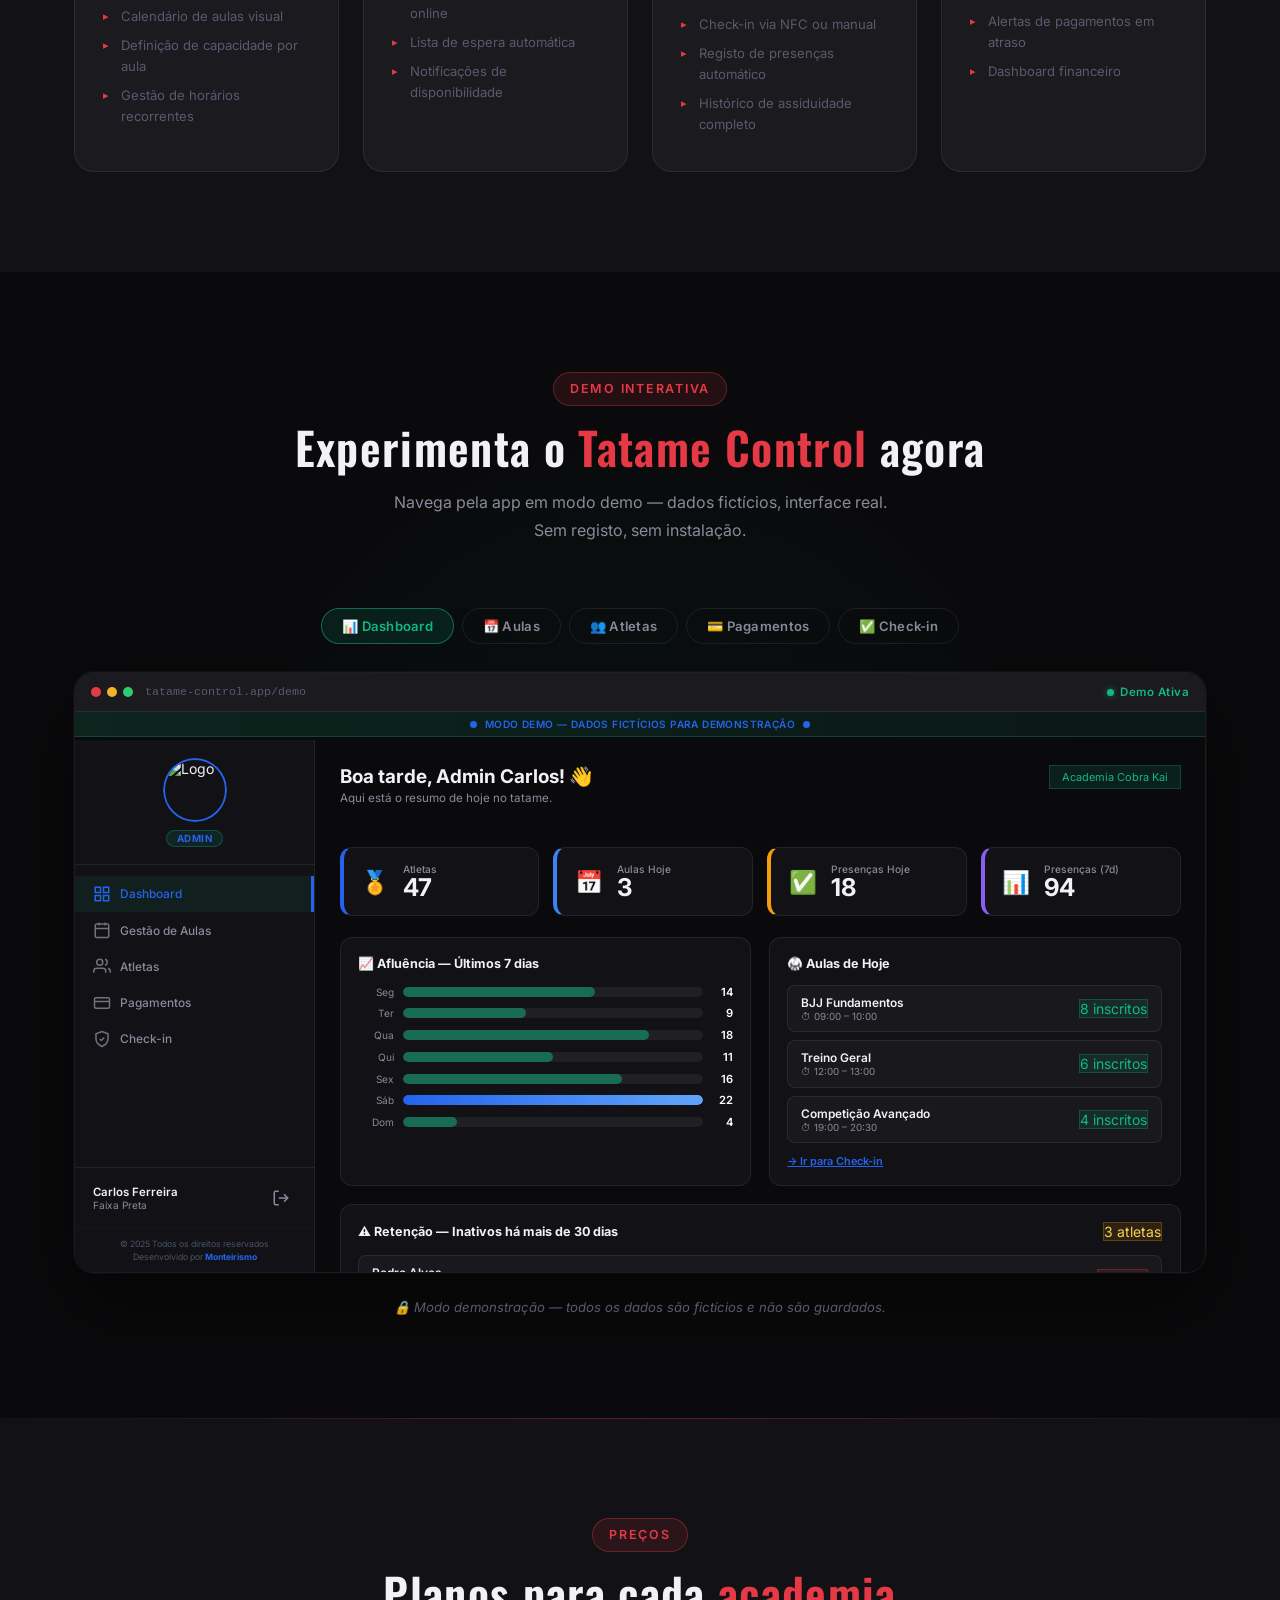
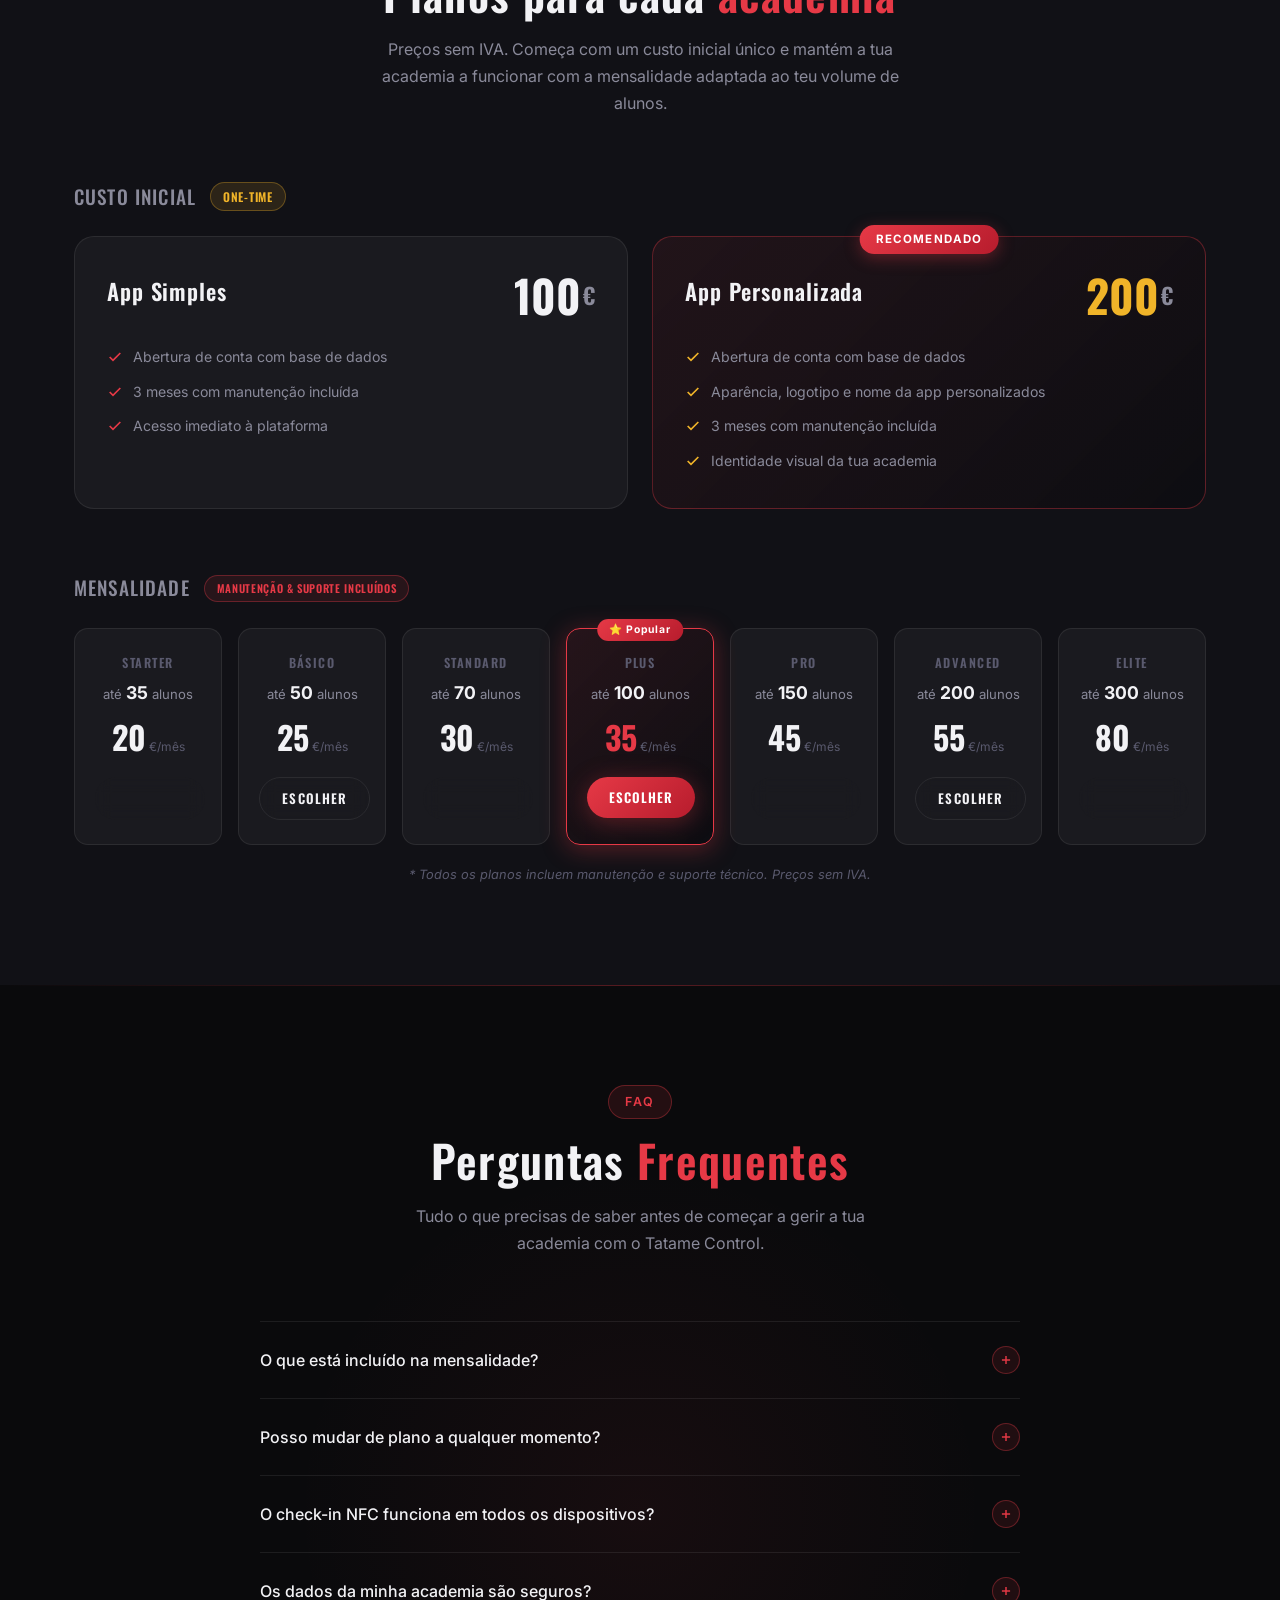
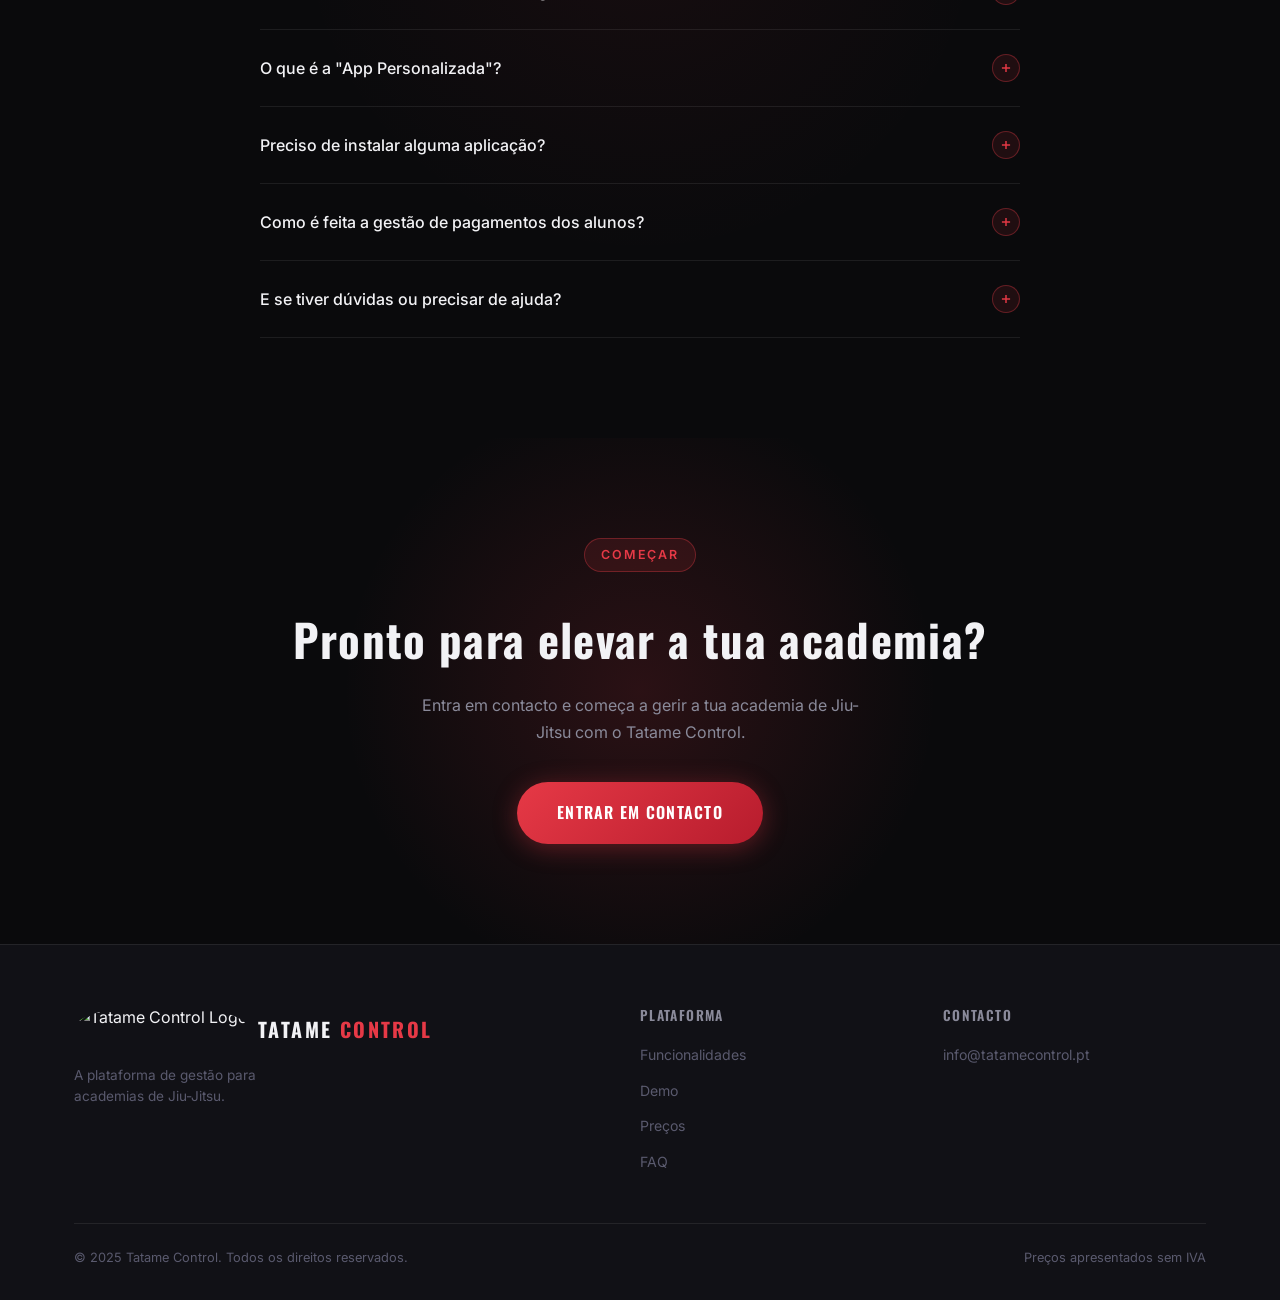
==== commit 76467cbd: "modif. design" ====
--- a/index.html
+++ b/index.html
@@ -15,13 +15,14 @@
   <nav class="navbar" id="navbar">
     <div class="nav-container">
       <a href="#home" class="nav-logo">
-        <span class="logo-icon">⬡</span>
+        <img src="https://xohxgafjrafssdogkrpu.supabase.co/storage/v1/object/public/imagens/TatameControl_logo.png" alt="Tatame Control Logo" style="height: 48px; border-radius: 50%;" />
         <span class="logo-text">TATAME <span class="logo-accent">CONTROL</span></span>
       </a>
       <ul class="nav-links">
         <li><a href="#features">Funcionalidades</a></li>
-        <li><a href="#screenshots">Screenshots</a></li>
+        <li><a href="#demo">Demo</a></li>
         <li><a href="#pricing">Preços</a></li>
+        <li><a href="#faq">FAQ</a></li>
         <li><a href="#contact" class="nav-cta">Começar Agora</a></li>
       </ul>
       <button class="nav-toggle" id="navToggle" aria-label="Menu">
@@ -53,7 +54,7 @@
       </p>
       <div class="hero-actions reveal">
         <a href="#pricing" class="btn btn-primary">Ver Planos</a>
-        <a href="#features" class="btn btn-outline">Saber Mais</a>
+        <a href="#demo" class="btn btn-outline">Experimentar Demo</a>
       </div>
       <div class="hero-stats reveal">
         <div class="stat">
@@ -176,87 +177,43 @@
     </div>
   </section>
 
-  <!-- ========== SCREENSHOTS ========== -->
-  <section class="screenshots" id="screenshots">
-    <div class="screenshots-bg-glow"></div>
+  <!-- ========== DEMO INTERATIVA ========== -->
+  <section class="demo-section" id="demo">
+    <div class="demo-bg-glow"></div>
     <div class="container">
       <div class="section-header reveal">
-        <span class="section-tag">Interface</span>
-        <h2 class="section-title">Vê o <span class="accent">Tatame Control</span> em ação</h2>
-        <p class="section-desc">Uma interface limpa, intuitiva e otimizada para o dia a dia de qualquer academia.</p>
-      </div>
-
-      <div class="screenshots-showcase reveal">
-        <div class="screenshot-main">
-          <div class="screen-frame">
-            <div class="screen-bar">
-              <div class="screen-dots">
-                <span></span><span></span><span></span>
-              </div>
-              <div class="screen-url">tatame-control.app</div>
-            </div>
-            <div class="screen-placeholder main">
-              <div class="placeholder-icon">
-                <svg viewBox="0 0 24 24" fill="none" stroke="currentColor" stroke-width="1.5" width="48" height="48">
-                  <rect x="2" y="3" width="20" height="14" rx="2"/>
-                  <line x1="8" y1="21" x2="16" y2="21"/>
-                  <line x1="12" y1="17" x2="12" y2="21"/>
-                </svg>
-              </div>
-              <p class="placeholder-text">Dashboard Principal</p>
-              <span class="placeholder-sub">Screenshot em breve</span>
-            </div>
-          </div>
-        </div>
-        <div class="screenshots-side">
-          <div class="screen-frame small reveal" data-delay="100">
-            <div class="screen-bar">
-              <div class="screen-dots"><span></span><span></span><span></span></div>
-            </div>
-            <div class="screen-placeholder">
-              <div class="placeholder-icon">
-                <svg viewBox="0 0 24 24" fill="none" stroke="currentColor" stroke-width="1.5" width="32" height="32">
-                  <rect x="3" y="4" width="18" height="18" rx="2"/>
-                  <line x1="3" y1="10" x2="21" y2="10"/>
-                  <line x1="8" y1="2" x2="8" y2="6"/>
-                  <line x1="16" y1="2" x2="16" y2="6"/>
-                </svg>
-              </div>
-              <p class="placeholder-text">Calendário de Aulas</p>
-            </div>
-          </div>
-          <div class="screen-frame small reveal" data-delay="200">
-            <div class="screen-bar">
-              <div class="screen-dots"><span></span><span></span><span></span></div>
-            </div>
-            <div class="screen-placeholder">
-              <div class="placeholder-icon">
-                <svg viewBox="0 0 24 24" fill="none" stroke="currentColor" stroke-width="1.5" width="32" height="32">
-                  <path d="M17 21v-2a4 4 0 0 0-4-4H5a4 4 0 0 0-4 4v2"/>
-                  <circle cx="9" cy="7" r="4"/>
-                </svg>
-              </div>
-              <p class="placeholder-text">Gestão de Alunos</p>
-            </div>
-          </div>
-          <div class="screen-frame small reveal" data-delay="300">
-            <div class="screen-bar">
-              <div class="screen-dots"><span></span><span></span><span></span></div>
-            </div>
-            <div class="screen-placeholder">
-              <div class="placeholder-icon">
-                <svg viewBox="0 0 24 24" fill="none" stroke="currentColor" stroke-width="1.5" width="32" height="32">
-                  <rect x="2" y="5" width="20" height="14" rx="2"/>
-                  <line x1="2" y1="10" x2="22" y2="10"/>
-                </svg>
-              </div>
-              <p class="placeholder-text">Pagamentos</p>
-            </div>
-          </div>
-        </div>
-      </div>
-
-      <p class="screenshots-note reveal">📸 Screenshots reais da aplicação em breve</p>
+        <span class="section-tag">Demo Interativa</span>
+        <h2 class="section-title">Experimenta o <span class="accent">Tatame Control</span> agora</h2>
+        <p class="section-desc">Navega pela app em modo demo — dados fictícios, interface real. Sem registo, sem instalação.</p>
+      </div>
+
+      <div class="demo-tabs reveal">
+        <button class="demo-tab active" data-page="dashboard" onclick="switchDemoTab(this,'dashboard')">📊 Dashboard</button>
+        <button class="demo-tab" data-page="aulas" onclick="switchDemoTab(this,'aulas')">📅 Aulas</button>
+        <button class="demo-tab" data-page="atletas" onclick="switchDemoTab(this,'atletas')">👥 Atletas</button>
+        <button class="demo-tab" data-page="pagamentos" onclick="switchDemoTab(this,'pagamentos')">💳 Pagamentos</button>
+        <button class="demo-tab" data-page="checkin" onclick="switchDemoTab(this,'checkin')">✅ Check-in</button>
+      </div>
+
+      <div class="demo-frame-wrap reveal">
+        <div class="demo-browser-bar">
+          <div class="screen-dots">
+            <span></span><span></span><span></span>
+          </div>
+          <div class="screen-url">tatame-control.app/demo</div>
+          <span class="demo-live-badge"><span class="demo-live-dot"></span>Demo Ativa</span>
+        </div>
+        <iframe
+          id="demoFrame"
+          src="demo.html"
+          class="demo-iframe"
+          title="Tatame Control App — Demo"
+          scrolling="no"
+          frameborder="0"
+        ></iframe>
+      </div>
+
+      <p class="demo-note reveal">🔒 Modo demonstração — todos os dados são fictícios e não são guardados.</p>
     </div>
   </section>
 
@@ -409,6 +366,118 @@
     </div>
   </section>
 
+  <!-- ========== FAQ ========== -->
+  <section class="faq" id="faq">
+    <div class="faq-bg-glow"></div>
+    <div class="container">
+      <div class="section-header reveal">
+        <span class="section-tag">FAQ</span>
+        <h2 class="section-title">Perguntas <span class="accent">Frequentes</span></h2>
+        <p class="section-desc">Tudo o que precisas de saber antes de começar a gerir a tua academia com o Tatame Control.</p>
+      </div>
+
+      <div class="faq-list">
+
+        <div class="faq-item reveal" data-delay="0">
+          <button class="faq-question" aria-expanded="false">
+            <span>O que está incluído na mensalidade?</span>
+            <div class="faq-icon"><svg viewBox="0 0 24 24" fill="none" stroke="currentColor" stroke-width="2.5"><line x1="12" y1="5" x2="12" y2="19"/><line x1="5" y1="12" x2="19" y2="12"/></svg></div>
+          </button>
+          <div class="faq-answer">
+            <div class="faq-answer-inner">
+              Todos os planos mensais incluem manutenção técnica da plataforma, suporte por email e todas as atualizações de software. Não existem custos ocultos — pagas apenas a mensalidade do teu plano.
+            </div>
+          </div>
+        </div>
+
+        <div class="faq-item reveal" data-delay="60">
+          <button class="faq-question" aria-expanded="false">
+            <span>Posso mudar de plano a qualquer momento?</span>
+            <div class="faq-icon"><svg viewBox="0 0 24 24" fill="none" stroke="currentColor" stroke-width="2.5"><line x1="12" y1="5" x2="12" y2="19"/><line x1="5" y1="12" x2="19" y2="12"/></svg></div>
+          </button>
+          <div class="faq-answer">
+            <div class="faq-answer-inner">
+              Sim. Podes fazer upgrade ou downgrade do teu plano mensal sempre que precisares, sem penalizações. A alteração tem efeito a partir do mês seguinte.
+            </div>
+          </div>
+        </div>
+
+        <div class="faq-item reveal" data-delay="120">
+          <button class="faq-question" aria-expanded="false">
+            <span>O check-in NFC funciona em todos os dispositivos?</span>
+            <div class="faq-icon"><svg viewBox="0 0 24 24" fill="none" stroke="currentColor" stroke-width="2.5"><line x1="12" y1="5" x2="12" y2="19"/><line x1="5" y1="12" x2="19" y2="12"/></svg></div>
+          </button>
+          <div class="faq-answer">
+            <div class="faq-answer-inner">
+              O check-in via NFC é compatível com a maioria dos smartphones Android com NFC ativado. Em dispositivos sem NFC, está disponível a opção de check-in manual, igualmente rápida e segura.
+            </div>
+          </div>
+        </div>
+
+        <div class="faq-item reveal" data-delay="180">
+          <button class="faq-question" aria-expanded="false">
+            <span>Os dados da minha academia são seguros?</span>
+            <div class="faq-icon"><svg viewBox="0 0 24 24" fill="none" stroke="currentColor" stroke-width="2.5"><line x1="12" y1="5" x2="12" y2="19"/><line x1="5" y1="12" x2="19" y2="12"/></svg></div>
+          </button>
+          <div class="faq-answer">
+            <div class="faq-answer-inner">
+              Sim. Todos os dados são armazenados numa base de dados segura com autenticação robusta. A plataforma é alojada em infraestrutura cloud com backups regulares e conformidade com o RGPD.
+            </div>
+          </div>
+        </div>
+
+        <div class="faq-item reveal" data-delay="240">
+          <button class="faq-question" aria-expanded="false">
+            <span>O que é a "App Personalizada"?</span>
+            <div class="faq-icon"><svg viewBox="0 0 24 24" fill="none" stroke="currentColor" stroke-width="2.5"><line x1="12" y1="5" x2="12" y2="19"/><line x1="5" y1="12" x2="19" y2="12"/></svg></div>
+          </button>
+          <div class="faq-answer">
+            <div class="faq-answer-inner">
+              A opção App Personalizada (200€ one-time) inclui a personalização da identidade visual da tua academia: logotipo, nome da app, cores e branding exclusivos. A tua academia tem uma aplicação com a sua própria identidade.
+            </div>
+          </div>
+        </div>
+
+        <div class="faq-item reveal" data-delay="300">
+          <button class="faq-question" aria-expanded="false">
+            <span>Preciso de instalar alguma aplicação?</span>
+            <div class="faq-icon"><svg viewBox="0 0 24 24" fill="none" stroke="currentColor" stroke-width="2.5"><line x1="12" y1="5" x2="12" y2="19"/><line x1="5" y1="12" x2="19" y2="12"/></svg></div>
+          </button>
+          <div class="faq-answer">
+            <div class="faq-answer-inner">
+              Não. O Tatame Control é 100% web-based. Funciona diretamente no browser, sem necessidade de instalar nada. Acessível em qualquer dispositivo — computador, tablet ou telemóvel.
+            </div>
+          </div>
+        </div>
+
+        <div class="faq-item reveal" data-delay="360">
+          <button class="faq-question" aria-expanded="false">
+            <span>Como é feita a gestão de pagamentos dos alunos?</span>
+            <div class="faq-icon"><svg viewBox="0 0 24 24" fill="none" stroke="currentColor" stroke-width="2.5"><line x1="12" y1="5" x2="12" y2="19"/><line x1="5" y1="12" x2="19" y2="12"/></svg></div>
+          </button>
+          <div class="faq-answer">
+            <div class="faq-answer-inner">
+              O módulo de pagamentos permite registar e acompanhar as mensalidades de cada aluno. Recebes alertas de pagamentos em atraso e tens acesso a um dashboard financeiro com o resumo do estado de cada atleta.
+            </div>
+          </div>
+        </div>
+
+        <div class="faq-item reveal" data-delay="420">
+          <button class="faq-question" aria-expanded="false">
+            <span>E se tiver dúvidas ou precisar de ajuda?</span>
+            <div class="faq-icon"><svg viewBox="0 0 24 24" fill="none" stroke="currentColor" stroke-width="2.5"><line x1="12" y1="5" x2="12" y2="19"/><line x1="5" y1="12" x2="19" y2="12"/></svg></div>
+          </button>
+          <div class="faq-answer">
+            <div class="faq-answer-inner">
+              O suporte está incluído em todos os planos. Podes contactar-nos por email em <a href="mailto:info@tatamecontrol.pt" style="color:var(--red)">info@tatamecontrol.pt</a> e respondemos o mais brevemente possível.
+            </div>
+          </div>
+        </div>
+
+      </div>
+    </div>
+  </section>
+
   <!-- ========== CTA / CONTACT ========== -->
   <section class="cta-section" id="contact">
     <div class="cta-glow"></div>
@@ -428,7 +497,7 @@
       <div class="footer-inner">
         <div class="footer-brand">
           <a href="#home" class="nav-logo footer-logo">
-            <span class="logo-icon">⬡</span>
+            <img src="https://xohxgafjrafssdogkrpu.supabase.co/storage/v1/object/public/imagens/TatameControl_logo.png" alt="Tatame Control Logo" style="height: 48px; border-radius: 50%;" />
             <span class="logo-text">TATAME <span class="logo-accent">CONTROL</span></span>
           </a>
           <p class="footer-tagline">A plataforma de gestão para academias de Jiu-Jitsu.</p>
@@ -437,8 +506,9 @@
           <h5>Plataforma</h5>
           <ul>
             <li><a href="#features">Funcionalidades</a></li>
-            <li><a href="#screenshots">Screenshots</a></li>
+            <li><a href="#demo">Demo</a></li>
             <li><a href="#pricing">Preços</a></li>
+            <li><a href="#faq">FAQ</a></li>
           </ul>
         </div>
         <div class="footer-links">
--- a/style.css
+++ b/style.css
@@ -575,47 +575,73 @@
 }
 
 /* ================================================
-   SCREENSHOTS
+   DEMO INTERATIVA
    ================================================ */
-.screenshots {
+.demo-section {
   padding: 100px 0;
   background: var(--bg);
   position: relative;
   overflow: hidden;
 }
 
-.screenshots-bg-glow {
+.demo-bg-glow {
   position: absolute;
   top: 50%;
   left: 50%;
   transform: translate(-50%, -50%);
-  width: 800px;
-  height: 800px;
-  background: radial-gradient(circle, rgba(230,57,70,0.08) 0%, transparent 70%);
+  width: 900px;
+  height: 900px;
+  background: radial-gradient(circle, rgba(16,185,129,0.05) 0%, transparent 65%);
   pointer-events: none;
 }
 
-.screenshots-showcase {
-  display: grid;
-  grid-template-columns: 1fr 360px;
-  gap: 20px;
-  align-items: start;
-}
-
-.screen-frame {
-  background: var(--bg-3);
-  border: 1px solid var(--border);
+/* Tabs */
+.demo-tabs {
+  display: flex;
+  gap: 8px;
+  justify-content: center;
+  flex-wrap: wrap;
+  margin-bottom: 28px;
+}
+
+.demo-tab {
+  padding: 9px 20px;
+  border-radius: 50px;
+  font-family: 'Inter', sans-serif;
+  font-size: 0.82rem;
+  font-weight: 600;
+  cursor: pointer;
+  border: 1.5px solid var(--border);
+  background: transparent;
+  color: var(--text-muted);
+  transition: all 0.22s;
+  letter-spacing: 0.02em;
+}
+.demo-tab:hover {
+  border-color: rgba(16,185,129,0.4);
+  color: var(--text);
+  background: rgba(16,185,129,0.06);
+}
+.demo-tab.active {
+  background: rgba(16,185,129,0.12);
+  border-color: rgba(16,185,129,0.5);
+  color: #10b981;
+}
+
+/* Browser Frame */
+.demo-frame-wrap {
   border-radius: var(--radius-lg);
   overflow: hidden;
-  transition: all var(--transition);
-}
-.screen-frame:hover {
-  border-color: var(--border-red);
-  box-shadow: 0 0 40px rgba(230,57,70,0.1);
-}
-
-.screen-bar {
-  background: var(--bg-2);
+  border: 1px solid var(--border);
+  box-shadow: 0 32px 80px rgba(0,0,0,0.5), 0 0 0 1px rgba(255,255,255,0.04);
+  transition: box-shadow var(--transition);
+}
+.demo-frame-wrap:hover {
+  box-shadow: 0 32px 80px rgba(0,0,0,0.6), 0 0 40px rgba(16,185,129,0.08);
+}
+
+.demo-browser-bar {
+  background: #1a1a1f;
   border-bottom: 1px solid var(--border);
   padding: 10px 16px;
   display: flex;
@@ -623,6 +649,7 @@
   gap: 12px;
 }
 
+/* reuse .screen-dots & .screen-url */
 .screen-dots {
   display: flex;
   gap: 6px;
@@ -631,59 +658,60 @@
   width: 10px;
   height: 10px;
   border-radius: 50%;
-  background: var(--border);
 }
 .screen-dots span:nth-child(1) { background: #e63946; }
 .screen-dots span:nth-child(2) { background: #f0b429; }
 .screen-dots span:nth-child(3) { background: #2ecc71; }
 
 .screen-url {
-  font-size: 0.75rem;
+  flex: 1;
+  font-size: 0.73rem;
   color: var(--text-dim);
   font-family: monospace;
 }
 
-.screen-placeholder {
-  display: flex;
-  flex-direction: column;
-  align-items: center;
-  justify-content: center;
-  gap: 12px;
-  padding: 60px 20px;
-  color: var(--text-dim);
-}
-
-.screen-placeholder.main { padding: 120px 20px; }
-
-.placeholder-icon { color: var(--text-dim); opacity: 0.5; }
-
-.placeholder-text {
-  font-family: 'Oswald', sans-serif;
-  font-size: 1rem;
-  letter-spacing: 0.06em;
-  color: var(--text-muted);
-}
-
-.placeholder-sub {
-  font-size: 0.78rem;
+.demo-live-badge {
+  display: flex;
+  align-items: center;
+  gap: 6px;
+  font-size: 0.72rem;
+  font-weight: 600;
+  color: #10b981;
+  letter-spacing: 0.04em;
+}
+.demo-live-dot {
+  width: 7px;
+  height: 7px;
+  background: #10b981;
+  border-radius: 50%;
+  animation: pulse-demo 2s infinite;
+  box-shadow: 0 0 6px rgba(16,185,129,0.6);
+}
+@keyframes pulse-demo {
+  0%, 100% { opacity:1; transform: scale(1); }
+  50% { opacity:0.5; transform: scale(0.75); }
+}
+
+.demo-iframe {
+  display: block;
+  width: 100%;
+  height: 560px;
+  border: none;
+  background: #121212;
+}
+
+.demo-note {
+  text-align: center;
+  margin-top: 24px;
+  font-size: 0.82rem;
   color: var(--text-dim);
   font-style: italic;
 }
 
-.screenshots-side {
-  display: flex;
-  flex-direction: column;
-  gap: 16px;
-}
-
-.screen-frame.small .screen-placeholder { padding: 32px 16px; }
-
-.screenshots-note {
-  text-align: center;
-  margin-top: 32px;
-  font-size: 0.85rem;
-  color: var(--text-dim);
-  font-style: italic;
+@media (max-width: 768px) {
+  .demo-iframe { height: 480px; }
+  .demo-tabs { gap: 6px; }
+  .demo-tab { padding: 7px 14px; font-size: 0.76rem; }
 }
 
 /* ================================================
@@ -941,6 +969,121 @@
   color: var(--text-dim);
   text-align: center;
   font-style: italic;
+}
+
+/* ================================================
+   FAQ
+   ================================================ */
+.faq {
+  padding: 100px 0;
+  background: var(--bg);
+  position: relative;
+  overflow: hidden;
+}
+
+.faq::before {
+  content: '';
+  position: absolute;
+  top: 0; left: 0; right: 0;
+  height: 1px;
+  background: linear-gradient(90deg, transparent, var(--border-red), transparent);
+}
+
+.faq-bg-glow {
+  position: absolute;
+  top: 50%;
+  left: 50%;
+  transform: translate(-50%, -50%);
+  width: 700px;
+  height: 700px;
+  background: radial-gradient(circle, rgba(230,57,70,0.06) 0%, transparent 70%);
+  pointer-events: none;
+}
+
+.faq-list {
+  max-width: 760px;
+  margin: 0 auto;
+  display: flex;
+  flex-direction: column;
+  gap: 0;
+}
+
+.faq-item {
+  border-bottom: 1px solid var(--border);
+  transition: border-color var(--transition);
+}
+
+.faq-item:first-child { border-top: 1px solid var(--border); }
+
+.faq-item.open { border-color: var(--border-red); }
+
+.faq-question {
+  width: 100%;
+  display: flex;
+  align-items: center;
+  justify-content: space-between;
+  gap: 20px;
+  padding: 24px 0;
+  background: none;
+  border: none;
+  cursor: pointer;
+  text-align: left;
+  color: var(--text);
+  font-family: 'Inter', sans-serif;
+  font-size: 1rem;
+  font-weight: 500;
+  line-height: 1.5;
+  transition: color var(--transition);
+}
+
+.faq-question:hover { color: var(--red); }
+
+.faq-item.open .faq-question { color: var(--red); }
+
+.faq-icon {
+  flex-shrink: 0;
+  width: 28px;
+  height: 28px;
+  background: rgba(230,57,70,0.1);
+  border: 1px solid var(--border-red);
+  border-radius: 50%;
+  display: flex;
+  align-items: center;
+  justify-content: center;
+  color: var(--red);
+  transition: all var(--transition);
+}
+
+.faq-icon svg {
+  width: 14px;
+  height: 14px;
+  transition: transform var(--transition);
+}
+
+.faq-item.open .faq-icon {
+  background: rgba(230,57,70,0.2);
+  box-shadow: 0 0 12px var(--red-glow);
+}
+
+.faq-item.open .faq-icon svg {
+  transform: rotate(45deg);
+}
+
+.faq-answer {
+  max-height: 0;
+  overflow: hidden;
+  transition: max-height 0.4s cubic-bezier(0.4, 0, 0.2, 1);
+}
+
+.faq-item.open .faq-answer {
+  max-height: 300px;
+}
+
+.faq-answer-inner {
+  padding: 0 0 24px;
+  font-size: 0.92rem;
+  color: var(--text-muted);
+  line-height: 1.75;
 }
 
 /* ================================================
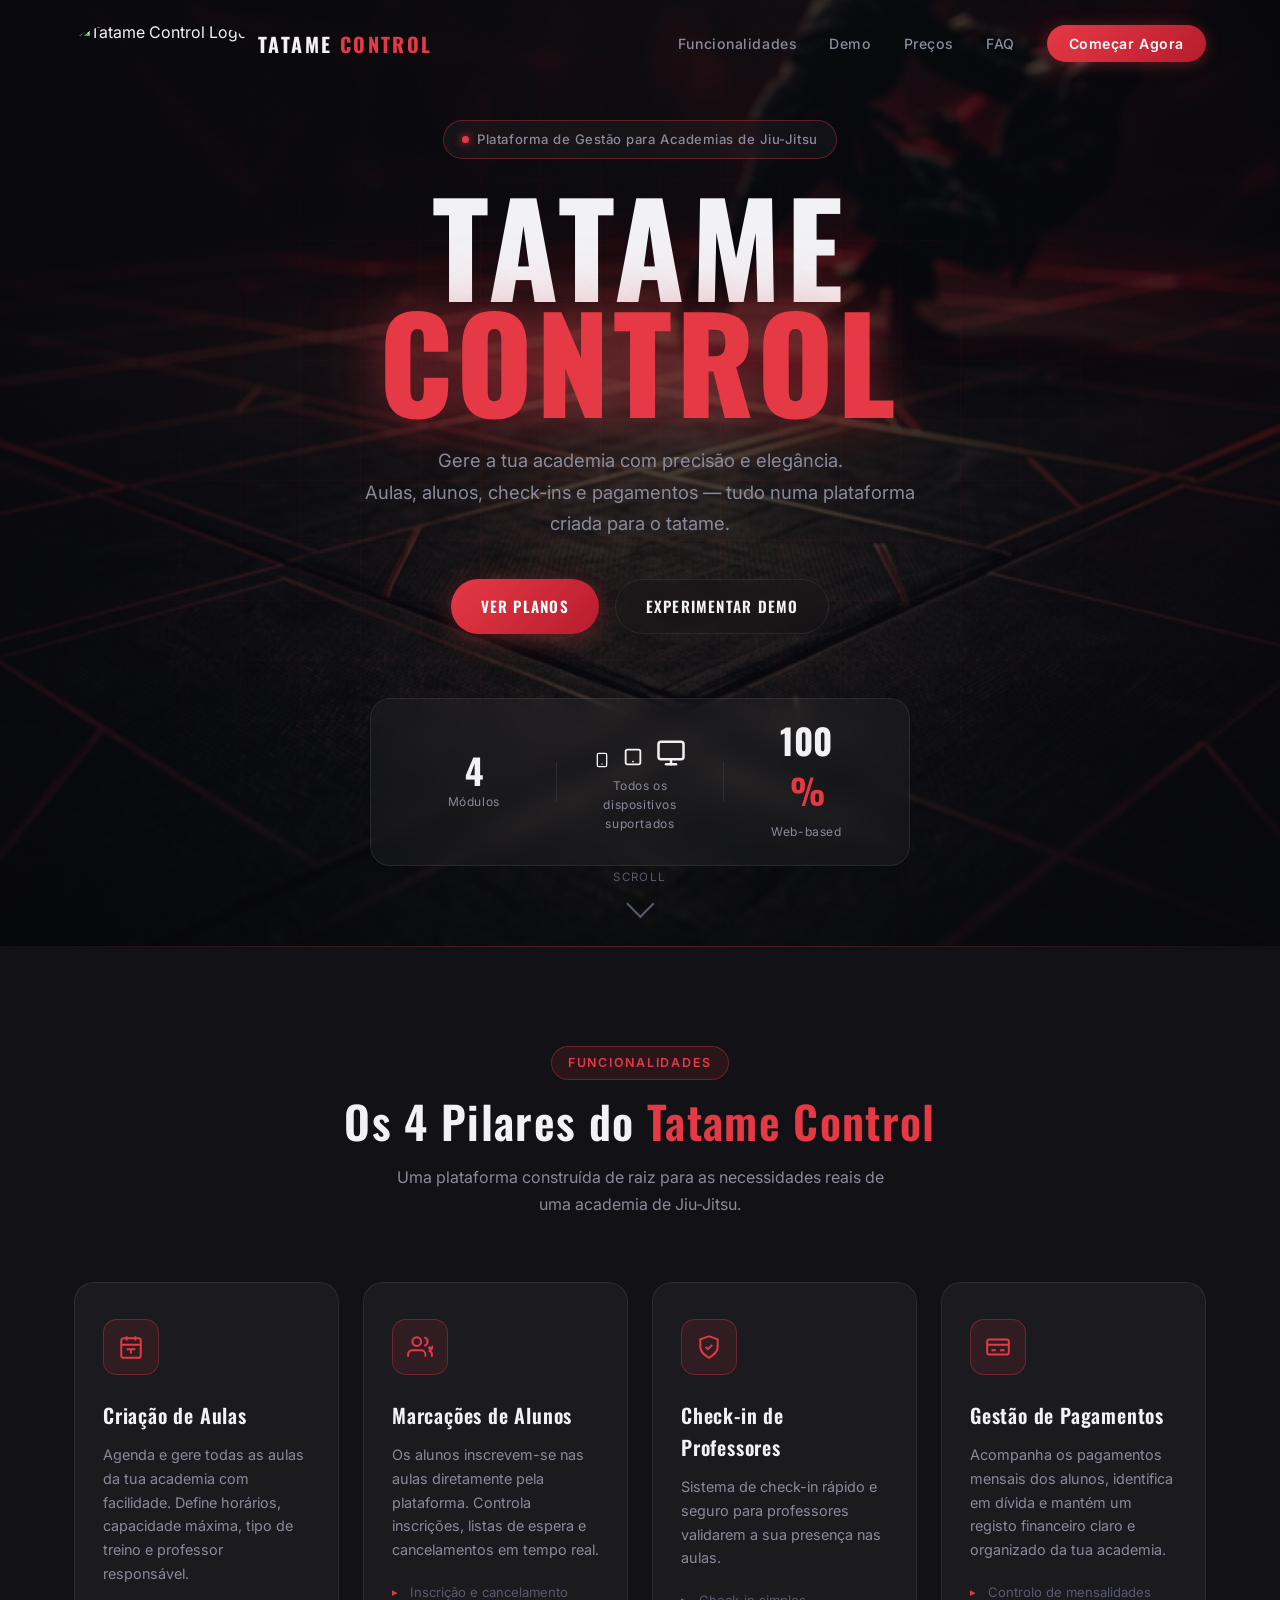
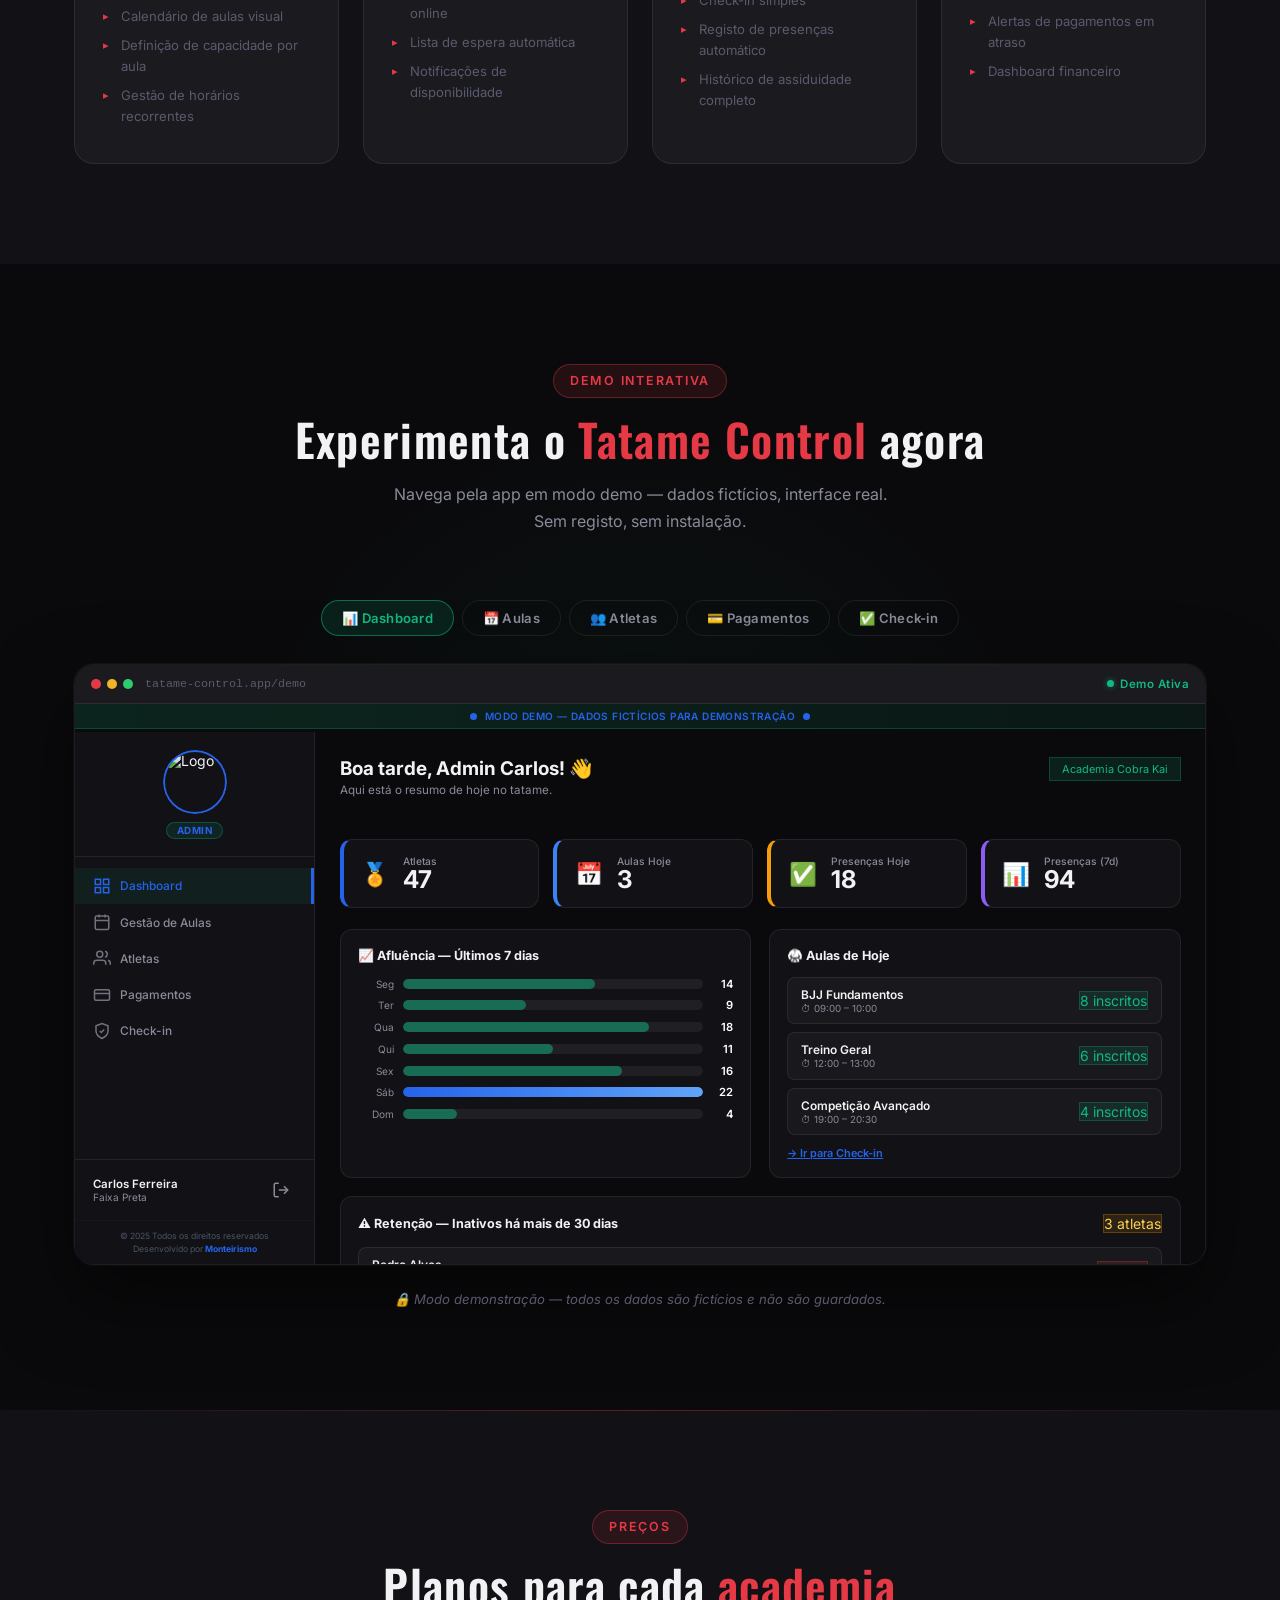
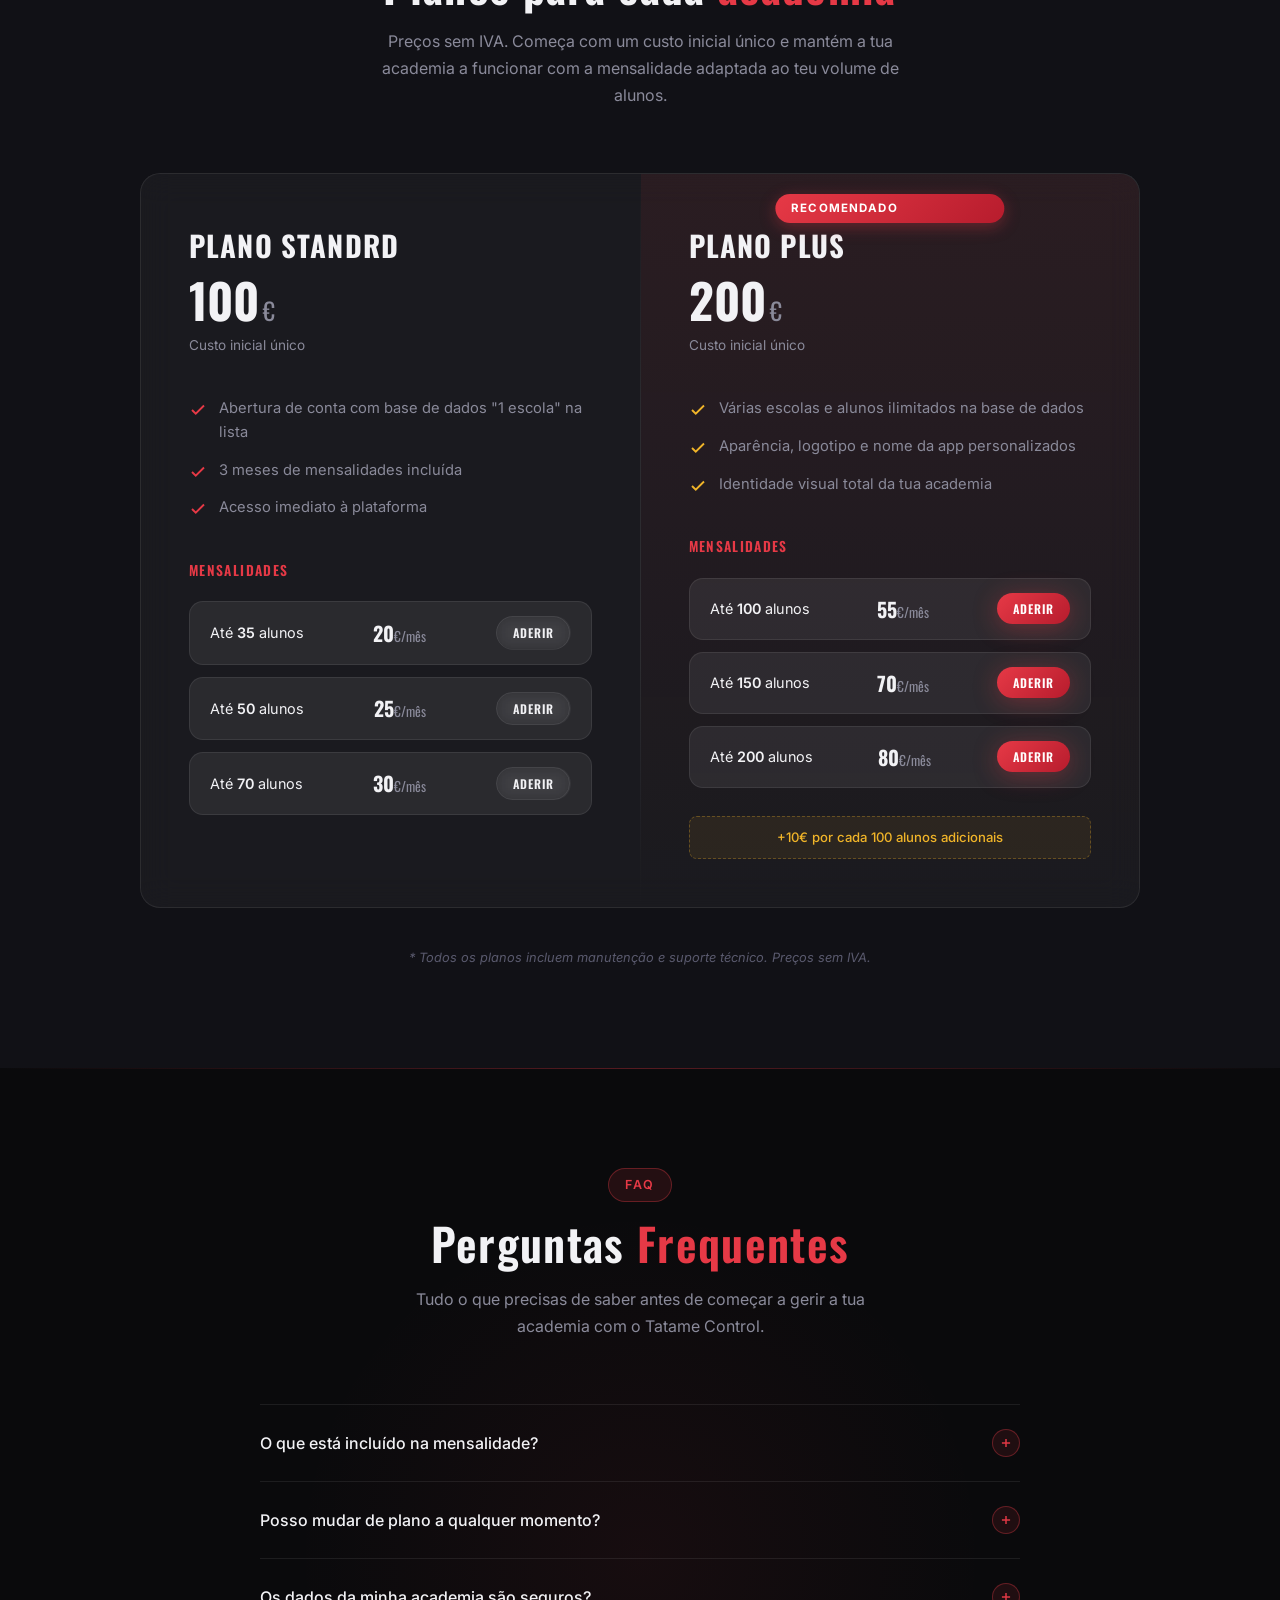
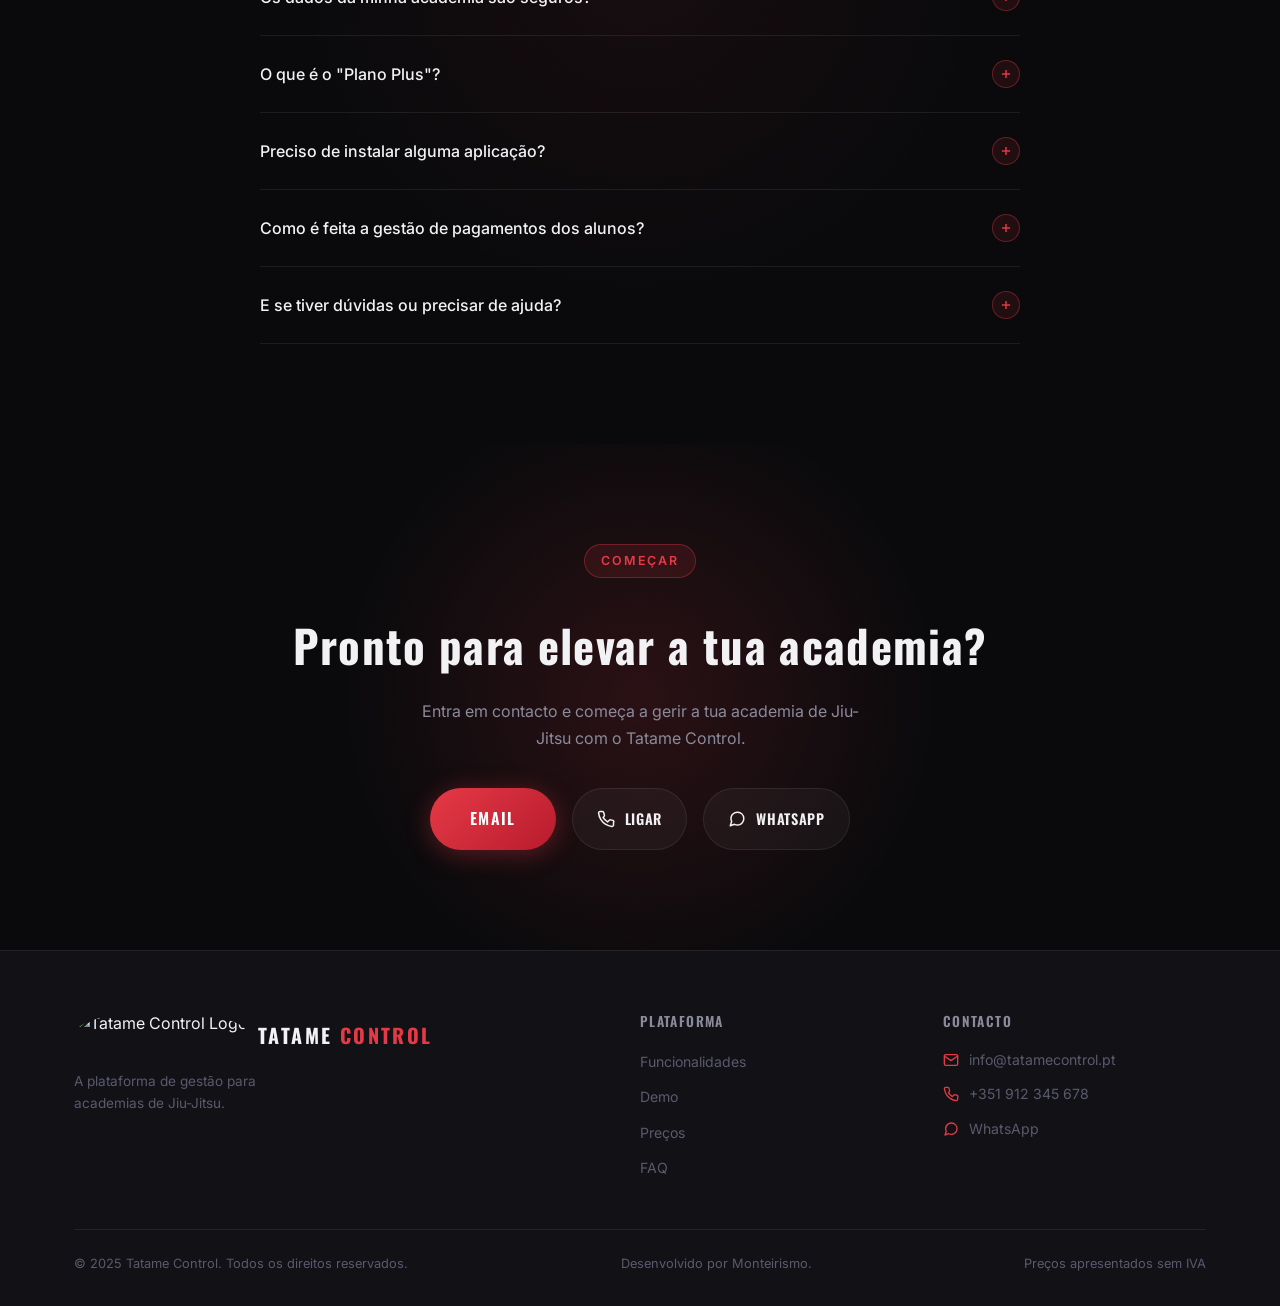
==== commit 65623980: "formulario de pedido" ====
--- a/index.html
+++ b/index.html
@@ -42,7 +42,7 @@
     <div class="hero-content">
       <div class="hero-badge reveal">
         <span class="badge-dot"></span>
-        Plataforma de Gestão para Academias de BJJ
+        Plataforma de Gestão para Academias de Jiu-Jitsu
       </div>
       <h1 class="hero-title reveal">
         TATAME<br />
@@ -63,8 +63,25 @@
         </div>
         <div class="stat-divider"></div>
         <div class="stat">
-          <span class="stat-number" data-target="300">0</span>
-          <span class="stat-label">Alunos suportados</span>
+          <div class="stat-devices">
+            <!-- Smartphone -->
+            <svg viewBox="0 0 24 24" fill="none" stroke="currentColor" stroke-width="2" stroke-linecap="round" stroke-linejoin="round">
+              <rect x="5" y="2" width="14" height="20" rx="2" ry="2"></rect>
+              <line x1="12" y1="18" x2="12.01" y2="18"></line>
+            </svg>
+            <!-- Tablet -->
+            <svg viewBox="0 0 24 24" fill="none" stroke="currentColor" stroke-width="2" stroke-linecap="round" stroke-linejoin="round">
+              <rect x="4" y="4" width="16" height="16" rx="2" ry="2"></rect>
+              <line x1="12" y1="17" x2="12.01" y2="17"></line>
+            </svg>
+            <!-- Monitor -->
+            <svg viewBox="0 0 24 24" fill="none" stroke="currentColor" stroke-width="2" stroke-linecap="round" stroke-linejoin="round">
+              <rect x="2" y="3" width="20" height="14" rx="2" ry="2"></rect>
+              <line x1="8" y1="21" x2="16" y2="21"></line>
+              <line x1="12" y1="17" x2="12" y2="21"></line>
+            </svg>
+          </div>
+          <span class="stat-label">Todos os dispositivos suportados</span>
         </div>
         <div class="stat-divider"></div>
         <div class="stat">
@@ -145,9 +162,9 @@
             </div>
           </div>
           <h3 class="feature-title">Check-in de Professores</h3>
-          <p class="feature-desc">Sistema de check-in rápido e seguro para professores validarem a sua presença nas aulas. Suporte a NFC e check-in manual.</p>
+          <p class="feature-desc">Sistema de check-in rápido e seguro para professores validarem a sua presença nas aulas.</p>
           <ul class="feature-list">
-            <li>Check-in via NFC ou manual</li>
+            <li>Check-in simples</li>
             <li>Registo de presenças automático</li>
             <li>Histórico de assiduidade completo</li>
           </ul>
@@ -226,143 +243,104 @@
         <p class="section-desc">Preços sem IVA. Começa com um custo inicial único e mantém a tua academia a funcionar com a mensalidade adaptada ao teu volume de alunos.</p>
       </div>
 
-      <!-- Setup Plans -->
-      <div class="pricing-setup reveal">
-        <h3 class="pricing-group-title">Custo Inicial <span class="badge-new">One-Time</span></h3>
-        <div class="setup-grid">
-          <div class="setup-card">
-            <div class="setup-header">
-              <h4 class="setup-name">App Simples</h4>
-              <div class="setup-price">
-                <span class="price-value">100</span>
-                <span class="price-currency">€</span>
-              </div>
-            </div>
-            <div class="setup-perks">
-              <div class="perk">
-                <svg viewBox="0 0 24 24" width="16" height="16" fill="none" stroke="#e63946" stroke-width="2.5"><polyline points="20 6 9 17 4 12"/></svg>
-                Abertura de conta com base de dados
-              </div>
-              <div class="perk">
-                <svg viewBox="0 0 24 24" width="16" height="16" fill="none" stroke="#e63946" stroke-width="2.5"><polyline points="20 6 9 17 4 12"/></svg>
-                3 meses com manutenção incluída
-              </div>
-              <div class="perk">
-                <svg viewBox="0 0 24 24" width="16" height="16" fill="none" stroke="#e63946" stroke-width="2.5"><polyline points="20 6 9 17 4 12"/></svg>
-                Acesso imediato à plataforma
-              </div>
-            </div>
-          </div>
-          <div class="setup-card featured">
-            <div class="featured-badge">Recomendado</div>
-            <div class="setup-header">
-              <h4 class="setup-name">App Personalizada</h4>
-              <div class="setup-price">
-                <span class="price-value">200</span>
-                <span class="price-currency">€</span>
-              </div>
-            </div>
-            <div class="setup-perks">
-              <div class="perk">
-                <svg viewBox="0 0 24 24" width="16" height="16" fill="none" stroke="#f0b429" stroke-width="2.5"><polyline points="20 6 9 17 4 12"/></svg>
-                Abertura de conta com base de dados
-              </div>
-              <div class="perk">
-                <svg viewBox="0 0 24 24" width="16" height="16" fill="none" stroke="#f0b429" stroke-width="2.5"><polyline points="20 6 9 17 4 12"/></svg>
-                Aparência, logotipo e nome da app personalizados
-              </div>
-              <div class="perk">
-                <svg viewBox="0 0 24 24" width="16" height="16" fill="none" stroke="#f0b429" stroke-width="2.5"><polyline points="20 6 9 17 4 12"/></svg>
-                3 meses com manutenção incluída
-              </div>
-              <div class="perk">
-                <svg viewBox="0 0 24 24" width="16" height="16" fill="none" stroke="#f0b429" stroke-width="2.5"><polyline points="20 6 9 17 4 12"/></svg>
-                Identidade visual da tua academia
-              </div>
-            </div>
-          </div>
-        </div>
-      </div>
-
-      <!-- Monthly Plans -->
-      <div class="pricing-monthly reveal">
-        <h3 class="pricing-group-title">Mensalidade <span class="badge-monthly">Manutenção & Suporte Incluídos</span></h3>
-        <div class="monthly-grid">
-
-          <div class="monthly-card reveal" data-delay="0">
-            <div class="monthly-tier">Starter</div>
-            <div class="monthly-limit">até <strong>35</strong> alunos</div>
-            <div class="monthly-price">
-              <span class="m-price-value">20</span>
-              <span class="m-price-unit">€/mês</span>
-            </div>
-            <a href="#contact" class="btn btn-outline btn-sm">Escolher</a>
-          </div>
-
-          <div class="monthly-card reveal" data-delay="80">
-            <div class="monthly-tier">Básico</div>
-            <div class="monthly-limit">até <strong>50</strong> alunos</div>
-            <div class="monthly-price">
-              <span class="m-price-value">25</span>
-              <span class="m-price-unit">€/mês</span>
-            </div>
-            <a href="#contact" class="btn btn-outline btn-sm">Escolher</a>
-          </div>
-
-          <div class="monthly-card reveal" data-delay="160">
-            <div class="monthly-tier">Standard</div>
-            <div class="monthly-limit">até <strong>70</strong> alunos</div>
-            <div class="monthly-price">
-              <span class="m-price-value">30</span>
-              <span class="m-price-unit">€/mês</span>
-            </div>
-            <a href="#contact" class="btn btn-outline btn-sm">Escolher</a>
-          </div>
-
-          <div class="monthly-card popular reveal" data-delay="240">
-            <div class="popular-label">⭐ Popular</div>
-            <div class="monthly-tier">Plus</div>
-            <div class="monthly-limit">até <strong>100</strong> alunos</div>
-            <div class="monthly-price">
-              <span class="m-price-value">35</span>
-              <span class="m-price-unit">€/mês</span>
-            </div>
-            <a href="#contact" class="btn btn-primary btn-sm">Escolher</a>
-          </div>
-
-          <div class="monthly-card reveal" data-delay="320">
-            <div class="monthly-tier">Pro</div>
-            <div class="monthly-limit">até <strong>150</strong> alunos</div>
-            <div class="monthly-price">
-              <span class="m-price-value">45</span>
-              <span class="m-price-unit">€/mês</span>
-            </div>
-            <a href="#contact" class="btn btn-outline btn-sm">Escolher</a>
-          </div>
-
-          <div class="monthly-card reveal" data-delay="400">
-            <div class="monthly-tier">Advanced</div>
-            <div class="monthly-limit">até <strong>200</strong> alunos</div>
-            <div class="monthly-price">
-              <span class="m-price-value">55</span>
-              <span class="m-price-unit">€/mês</span>
-            </div>
-            <a href="#contact" class="btn btn-outline btn-sm">Escolher</a>
-          </div>
-
-          <div class="monthly-card reveal" data-delay="480">
-            <div class="monthly-tier">Elite</div>
-            <div class="monthly-limit">até <strong>300</strong> alunos</div>
-            <div class="monthly-price">
-              <span class="m-price-value">80</span>
-              <span class="m-price-unit">€/mês</span>
-            </div>
-            <a href="#contact" class="btn btn-outline btn-sm">Escolher</a>
-          </div>
-
-        </div>
-        <p class="pricing-note">* Todos os planos incluem manutenção e suporte técnico. Preços sem IVA.</p>
-      </div>
+      <div class="pricing-comparison reveal">
+        <!-- Plano Simples -->
+        <div class="pricing-col">
+          <div class="p-col-header">
+            <h3 class="p-col-name">Plano Standrd</h3>
+            <div class="p-col-price">100<span>€</span></div>
+            <p class="section-desc" style="margin-top:10px; font-size: 0.85rem;">Custo inicial único</p>
+          </div>
+          
+          <div class="p-col-features">
+            <div class="p-feature">
+              <svg viewBox="0 0 24 24" width="18" height="18" fill="none" stroke="var(--red)" stroke-width="2.5"><polyline points="20 6 9 17 4 12"/></svg>
+              Abertura de conta com base de dados "1 escola" na lista
+            </div>
+            <div class="p-feature">
+              <svg viewBox="0 0 24 24" width="18" height="18" fill="none" stroke="var(--red)" stroke-width="2.5"><polyline points="20 6 9 17 4 12"/></svg>
+              3 meses de mensalidades incluída
+            </div>
+            <div class="p-feature">
+              <svg viewBox="0 0 24 24" width="18" height="18" fill="none" stroke="var(--red)" stroke-width="2.5"><polyline points="20 6 9 17 4 12"/></svg>
+              Acesso imediato à plataforma
+            </div>
+          </div>
+
+          <div class="monthly-tiers-wrap">
+            <h4 class="monthly-tiers-title">Mensalidades</h4>
+            <div class="monthly-tiers">
+              <div class="tier-item">
+                <span class="tier-label">Até <strong>35</strong> alunos</span>
+                <div class="tier-price">20<span>€/mês</span></div>
+                <a href="pedido.html?plano=simples-35" class="btn btn-outline btn-sm" style="padding: 6px 16px; font-size: 0.75rem;">Aderir</a>
+              </div>
+              <div class="tier-item">
+                <span class="tier-label">Até <strong>50</strong> alunos</span>
+                <div class="tier-price">25<span>€/mês</span></div>
+                <a href="pedido.html?plano=simples-50" class="btn btn-outline btn-sm" style="padding: 6px 16px; font-size: 0.75rem;">Aderir</a>
+              </div>
+              <div class="tier-item">
+                <span class="tier-label">Até <strong>70</strong> alunos</span>
+                <div class="tier-price">30<span>€/mês</span></div>
+                <a href="pedido.html?plano=simples-70" class="btn btn-outline btn-sm" style="padding: 6px 16px; font-size: 0.75rem;">Aderir</a>
+              </div>
+            </div>
+          </div>
+        </div>
+
+        <div class="pricing-col-divider"></div>
+
+        <!-- Plano Plus -->
+        <div class="pricing-col featured">
+          <div class="featured-badge" style="top: 20px; right: 20px;">Recomendado</div>
+          <div class="p-col-header">
+            <h3 class="p-col-name">Plano Plus</h3>
+            <div class="p-col-price">200<span>€</span></div>
+            <p class="section-desc" style="margin-top:10px; font-size: 0.85rem;">Custo inicial único</p>
+          </div>
+
+          <div class="p-col-features">
+            <div class="p-feature">
+              <svg viewBox="0 0 24 24" width="18" height="18" fill="none" stroke="var(--gold)" stroke-width="2.5"><polyline points="20 6 9 17 4 12"/></svg>
+              Várias escolas e alunos ilimitados na base de dados
+            </div>
+            <div class="p-feature">
+              <svg viewBox="0 0 24 24" width="18" height="18" fill="none" stroke="var(--gold)" stroke-width="2.5"><polyline points="20 6 9 17 4 12"/></svg>
+              Aparência, logotipo e nome da app personalizados
+            </div>
+            <div class="p-feature">
+              <svg viewBox="0 0 24 24" width="18" height="18" fill="none" stroke="var(--gold)" stroke-width="2.5"><polyline points="20 6 9 17 4 12"/></svg>
+              Identidade visual total da tua academia
+            </div>
+          </div>
+
+          <div class="monthly-tiers-wrap">
+            <h4 class="monthly-tiers-title">Mensalidades</h4>
+            <div class="monthly-tiers">
+              <div class="tier-item">
+                <span class="tier-label">Até <strong>100</strong> alunos</span>
+                <div class="tier-price">55<span>€/mês</span></div>
+                <a href="pedido.html?plano=plus-100" class="btn btn-primary btn-sm" style="padding: 6px 16px; font-size: 0.75rem;">Aderir</a>
+              </div>
+              <div class="tier-item">
+                <span class="tier-label">Até <strong>150</strong> alunos</span>
+                <div class="tier-price">70<span>€/mês</span></div>
+                <a href="pedido.html?plano=plus-150" class="btn btn-primary btn-sm" style="padding: 6px 16px; font-size: 0.75rem;">Aderir</a>
+              </div>
+              <div class="tier-item">
+                <span class="tier-label">Até <strong>200</strong> alunos</span>
+                <div class="tier-price">80<span>€/mês</span></div>
+                <a href="pedido.html?plano=plus-200" class="btn btn-primary btn-sm" style="padding: 6px 16px; font-size: 0.75rem;">Aderir</a>
+              </div>
+              <div class="tier-plus-note">
+                +10€ por cada 100 alunos adicionais
+              </div>
+            </div>
+          </div>
+        </div>
+      </div>
+      <p class="pricing-note" style="margin-top: 40px; text-align: center;">* Todos os planos incluem manutenção e suporte técnico. Preços sem IVA.</p>
     </div>
   </section>
 
@@ -402,18 +380,6 @@
           </div>
         </div>
 
-        <div class="faq-item reveal" data-delay="120">
-          <button class="faq-question" aria-expanded="false">
-            <span>O check-in NFC funciona em todos os dispositivos?</span>
-            <div class="faq-icon"><svg viewBox="0 0 24 24" fill="none" stroke="currentColor" stroke-width="2.5"><line x1="12" y1="5" x2="12" y2="19"/><line x1="5" y1="12" x2="19" y2="12"/></svg></div>
-          </button>
-          <div class="faq-answer">
-            <div class="faq-answer-inner">
-              O check-in via NFC é compatível com a maioria dos smartphones Android com NFC ativado. Em dispositivos sem NFC, está disponível a opção de check-in manual, igualmente rápida e segura.
-            </div>
-          </div>
-        </div>
-
         <div class="faq-item reveal" data-delay="180">
           <button class="faq-question" aria-expanded="false">
             <span>Os dados da minha academia são seguros?</span>
@@ -428,12 +394,12 @@
 
         <div class="faq-item reveal" data-delay="240">
           <button class="faq-question" aria-expanded="false">
-            <span>O que é a "App Personalizada"?</span>
-            <div class="faq-icon"><svg viewBox="0 0 24 24" fill="none" stroke="currentColor" stroke-width="2.5"><line x1="12" y1="5" x2="12" y2="19"/><line x1="5" y1="12" x2="19" y2="12"/></svg></div>
-          </button>
-          <div class="faq-answer">
-            <div class="faq-answer-inner">
-              A opção App Personalizada (200€ one-time) inclui a personalização da identidade visual da tua academia: logotipo, nome da app, cores e branding exclusivos. A tua academia tem uma aplicação com a sua própria identidade.
+            <span>O que é o "Plano Plus"?</span>
+            <div class="faq-icon"><svg viewBox="0 0 24 24" fill="none" stroke="currentColor" stroke-width="2.5"><line x1="12" y1="5" x2="12" y2="19"/><line x1="5" y1="12" x2="19" y2="12"/></svg></div>
+          </button>
+          <div class="faq-answer">
+            <div class="faq-answer-inner">
+              O Plano Plus (200€ custo inicial) inclui a personalização total da identidade visual da tua academia: logotipo, nome da app, cores e branding exclusivos. Além disso, permite a gestão de várias escolas e alunos ilimitados na mesma base de dados.
             </div>
           </div>
         </div>
@@ -469,7 +435,7 @@
           </button>
           <div class="faq-answer">
             <div class="faq-answer-inner">
-              O suporte está incluído em todos os planos. Podes contactar-nos por email em <a href="mailto:info@tatamecontrol.pt" style="color:var(--red)">info@tatamecontrol.pt</a> e respondemos o mais brevemente possível.
+              O suporte está incluído em todos os planos. Podes contactar-nos por email em <a href="tatamecontrol@gmail.com" style="color:var(--red)">info@tatamecontrol.pt</a> e respondemos o mais brevemente possível.
             </div>
           </div>
         </div>
@@ -486,7 +452,24 @@
         <span class="section-tag">Começar</span>
         <h2 class="cta-title">Pronto para elevar a tua academia?</h2>
         <p class="cta-desc">Entra em contacto e começa a gerir a tua academia de Jiu-Jitsu com o Tatame Control.</p>
-        <a href="mailto:info@tatamecontrol.pt" class="btn btn-primary btn-lg">Entrar em Contacto</a>
+        
+        <div class="contact-links">
+          <a href="tatamecontrol@gmail.com" class="btn btn-primary btn-lg">Email</a>
+          
+          <a href="tel:+351915232949" class="contact-btn">
+            <svg viewBox="0 0 24 24" fill="none" stroke="currentColor" stroke-width="2" stroke-linecap="round" stroke-linejoin="round">
+              <path d="M22 16.92v3a2 2 0 0 1-2.18 2 19.79 19.79 0 0 1-8.63-3.07 19.5 19.5 0 0 1-6-6 19.79 19.79 0 0 1-3.07-8.67A2 2 0 0 1 4.11 2h3a2 2 0 0 1 2 1.72 12.84 12.84 0 0 0 .7 2.81 2 2 0 0 1-.45 2.11L8.09 9.91a16 16 0 0 0 6 6l2.27-2.27a2 2 0 0 1 2.11-.45 12.84 12.84 0 0 0 2.81.7A2 2 0 0 1 22 16.92z"></path>
+            </svg>
+            Ligar
+          </a>
+          
+          <a href="https://wa.me/351915232949" target="_blank" class="contact-btn whatsapp">
+            <svg viewBox="0 0 24 24" fill="none" stroke="currentColor" stroke-width="2" stroke-linecap="round" stroke-linejoin="round">
+              <path d="M21 11.5a8.38 8.38 0 0 1-.9 3.8 8.5 8.5 0 0 1-7.6 4.7 8.38 8.38 0 0 1-3.8-.9L3 21l1.9-5.7a8.38 8.38 0 0 1-.9-3.8 8.5 8.5 0 0 1 4.7-7.6 8.38 8.38 0 0 1 3.8-.9h.5a8.48 8.48 0 0 1 8 8v.5z"></path>
+            </svg>
+            WhatsApp
+          </a>
+        </div>
       </div>
     </div>
   </section>
@@ -513,13 +496,25 @@
         </div>
         <div class="footer-links">
           <h5>Contacto</h5>
-          <ul>
-            <li><a href="mailto:info@tatamecontrol.pt">info@tatamecontrol.pt</a></li>
-          </ul>
+          <div class="footer-contact-links">
+            <a href="mailto:info@tatamecontrol.pt" class="footer-contact-item">
+              <svg viewBox="0 0 24 24" fill="none" stroke="currentColor" stroke-width="2" stroke-linecap="round" stroke-linejoin="round"><path d="M4 4h16c1.1 0 2 .9 2 2v12c0 1.1-.9 2-2 2H4c-1.1 0-2-.9-2-2V6c0-1.1.9-2 2-2z"></path><polyline points="22,6 12,13 2,6"></polyline></svg>
+              info@tatamecontrol.pt
+            </a>
+            <a href="tel:+351915232949" class="footer-contact-item">
+              <svg viewBox="0 0 24 24" fill="none" stroke="currentColor" stroke-width="2" stroke-linecap="round" stroke-linejoin="round"><path d="M22 16.92v3a2 2 0 0 1-2.18 2 19.79 19.79 0 0 1-8.63-3.07 19.5 19.5 0 0 1-6-6 19.79 19.79 0 0 1-3.07-8.67A2 2 0 0 1 4.11 2h3a2 2 0 0 1 2 1.72 12.84 12.84 0 0 0 .7 2.81 2 2 0 0 1-.45 2.11L8.09 9.91a16 16 0 0 0 6 6l2.27-2.27a2 2 0 0 1 2.11-.45 12.84 12.84 0 0 0 2.81.7A2 2 0 0 1 22 16.92z"></path></svg>
+              +351 912 345 678
+            </a>
+            <a href="https://wa.me/351915232949" target="_blank" class="footer-contact-item wa-item">
+              <svg viewBox="0 0 24 24" fill="none" stroke="currentColor" stroke-width="2" stroke-linecap="round" stroke-linejoin="round"><path d="M21 11.5a8.38 8.38 0 0 1-.9 3.8 8.5 8.5 0 0 1-7.6 4.7 8.38 8.38 0 0 1-3.8-.9L3 21l1.9-5.7a8.38 8.38 0 0 1-.9-3.8 8.5 8.5 0 0 1 4.7-7.6 8.38 8.38 0 0 1 3.8-.9h.5a8.48 8.48 0 0 1 8 8v.5z"></path></svg>
+              WhatsApp
+            </a>
+          </div>
         </div>
       </div>
       <div class="footer-bottom">
         <p>© 2025 Tatame Control. Todos os direitos reservados.</p>
+        <p>Desenvolvido por Monteirismo.</p>
         <p class="footer-sem-iva">Preços apresentados sem IVA</p>
       </div>
     </div>
--- a/style.css
+++ b/style.css
@@ -385,6 +385,33 @@
   margin: 0 20px;
 }
 
+/* Device icons in stats */
+.stat-devices {
+  display: flex;
+  align-items: flex-end;
+  gap: 12px;
+  height: 38px; /* Match stat-number height approximately */
+  margin-bottom: 4px;
+}
+
+.device-icon {
+  color: var(--text);
+  transition: all var(--transition);
+  opacity: 0.85;
+}
+
+.device-icon:hover {
+  color: var(--red);
+  transform: translateY(-2px);
+  opacity: 1;
+  filter: drop-shadow(0 0 8px var(--red-glow));
+}
+
+.device-icon:nth-child(1) { width: 14px; height: 14px; margin-bottom: 2px; } /* Smartphone */
+.stat-devices svg:nth-child(1) { width: 16px; height: 16px; }
+.stat-devices svg:nth-child(2) { width: 22px; height: 22px; } /* Tablet */
+.stat-devices svg:nth-child(3) { width: 30px; height: 30px; } /* Monitor */
+
 .hero-scroll {
   position: absolute;
   bottom: 32px;
@@ -731,18 +758,157 @@
   background: linear-gradient(90deg, transparent, var(--border-red), transparent);
 }
 
-.pricing-group-title {
-  font-family: 'Oswald', sans-serif;
-  font-size: 1.2rem;
+.pricing-comparison {
+  display: flex;
+  gap: 0;
+  background: var(--surface);
+  border: 1px solid var(--border);
+  border-radius: var(--radius-lg);
+  overflow: hidden;
+  max-width: 1000px;
+  margin: 0 auto;
+  backdrop-filter: blur(16px);
+}
+
+.pricing-col {
+  flex: 1;
+  padding: 48px;
+  display: flex;
+  flex-direction: column;
+}
+
+.pricing-col.featured {
+  background: linear-gradient(180deg, rgba(230,57,70,0.08) 0%, transparent 100%);
+  position: relative;
+}
+
+.pricing-col-divider {
+  width: 1px;
+  background: linear-gradient(to bottom, transparent, var(--border), var(--border), transparent);
+}
+
+.p-col-header {
+  margin-bottom: 40px;
+}
+
+.p-col-name {
+  font-family: 'Oswald', sans-serif;
+  font-size: 1.8rem;
+  font-weight: 700;
+  text-transform: uppercase;
+  letter-spacing: 0.04em;
+  margin-bottom: 8px;
+}
+
+.p-col-price {
+  font-family: 'Oswald', sans-serif;
+  font-size: 3rem;
+  font-weight: 700;
+  color: var(--text);
+  line-height: 1;
+}
+
+.p-col-price span {
+  font-size: 1.5rem;
+  color: var(--text-muted);
+  font-weight: 400;
+  margin-left: 4px;
+}
+
+.p-col-features {
+  margin-bottom: 40px;
+  display: flex;
+  flex-direction: column;
+  gap: 14px;
+}
+
+.p-feature {
+  display: flex;
+  align-items: flex-start;
+  gap: 12px;
+  font-size: 0.92rem;
+  color: var(--text-muted);
+}
+
+.p-feature svg {
+  flex-shrink: 0;
+  margin-top: 4px;
+}
+
+.monthly-tiers-title {
+  font-family: 'Oswald', sans-serif;
+  font-size: 0.85rem;
+  font-weight: 600;
+  letter-spacing: 0.1em;
+  text-transform: uppercase;
+  color: var(--red);
+  margin-bottom: 20px;
+  display: flex;
+  align-items: center;
+  gap: 8px;
+}
+
+.monthly-tiers {
+  display: flex;
+  flex-direction: column;
+  gap: 12px;
+}
+
+.tier-item {
+  display: flex;
+  align-items: center;
+  justify-content: space-between;
+  padding: 14px 20px;
+  background: var(--surface-2);
+  border: 1px solid var(--border);
+  border-radius: var(--radius);
+  transition: all var(--transition);
+}
+
+.tier-item:hover {
+  border-color: var(--border-red);
+  transform: translateX(4px);
+  background: rgba(230,57,70,0.05);
+}
+
+.tier-label {
+  font-size: 0.9rem;
+  color: var(--text);
+}
+
+.tier-label strong { font-weight: 600; }
+
+.tier-price {
+  font-family: 'Oswald', sans-serif;
+  font-size: 1.25rem;
+  font-weight: 700;
+}
+
+.tier-price span {
+  font-size: 0.85rem;
+  font-weight: 400;
+  color: var(--text-muted);
+}
+
+.tier-plus-note {
+  margin-top: 16px;
+  padding: 10px;
+  border-radius: var(--radius-sm);
+  background: rgba(240,180,41,0.08);
+  border: 1px dashed rgba(240,180,41,0.3);
+  color: var(--gold);
+  font-size: 0.82rem;
+  text-align: center;
   font-weight: 500;
-  letter-spacing: 0.06em;
-  color: var(--text-muted);
-  text-transform: uppercase;
-  margin-bottom: 24px;
-  display: flex;
-  align-items: center;
-  gap: 14px;
-}
+}
+
+@media (max-width: 992px) {
+  .pricing-comparison { flex-direction: column; max-width: 500px; }
+  .pricing-col-divider { height: 1px; width: 100%; }
+}
+
+/* Old styles to remove or override */
+.pricing-setup, .pricing-monthly { display: none; }
 
 .badge-new, .badge-monthly {
   display: inline-block;
@@ -871,7 +1037,9 @@
 }
 
 /* Monthly Cards */
-.pricing-monthly { }
+.pricing-monthly {
+  margin-top: 40px;
+}
 
 .monthly-grid {
   display: grid;
@@ -1128,9 +1296,80 @@
   line-height: 1.7;
 }
 
-/* ================================================
-   FOOTER
-   ================================================ */
+/* Contact Links in CTA and Footer */
+.contact-links {
+  display: flex;
+  flex-wrap: wrap;
+  justify-content: center;
+  gap: 16px;
+  margin-top: 32px;
+}
+
+.contact-btn {
+  display: inline-flex;
+  align-items: center;
+  gap: 10px;
+  padding: 12px 24px;
+  border-radius: 50px;
+  font-family: 'Oswald', sans-serif;
+  font-size: 0.9rem;
+  font-weight: 600;
+  letter-spacing: 0.05em;
+  text-transform: uppercase;
+  transition: all var(--transition);
+  text-decoration: none;
+  background: var(--surface);
+  border: 1px solid var(--border);
+  color: var(--text);
+}
+
+.contact-btn:hover {
+  transform: translateY(-3px);
+  box-shadow: 0 10px 30px rgba(0,0,0,0.3);
+  border-color: var(--red);
+}
+
+.contact-btn.whatsapp:hover {
+  border-color: #25D366;
+  color: #25D366;
+  box-shadow: 0 10px 30px rgba(37, 211, 102, 0.2);
+}
+
+.contact-btn svg {
+  width: 18px;
+  height: 18px;
+}
+
+/* Footer specific contact links */
+.footer-contact-links {
+  display: flex;
+  flex-direction: column;
+  gap: 12px;
+  margin-top: 10px;
+}
+
+.footer-contact-item {
+  display: flex;
+  align-items: center;
+  gap: 10px;
+  font-size: 0.88rem;
+  color: var(--text-muted);
+  transition: color var(--transition);
+}
+
+.footer-contact-item:hover {
+  color: var(--text);
+}
+
+.footer-contact-item svg {
+  width: 16px;
+  height: 16px;
+  color: var(--red);
+}
+
+.footer-contact-item.wa-item:hover svg {
+  color: #25D366;
+}
 .footer {
   background: var(--bg-2);
   border-top: 1px solid var(--border);
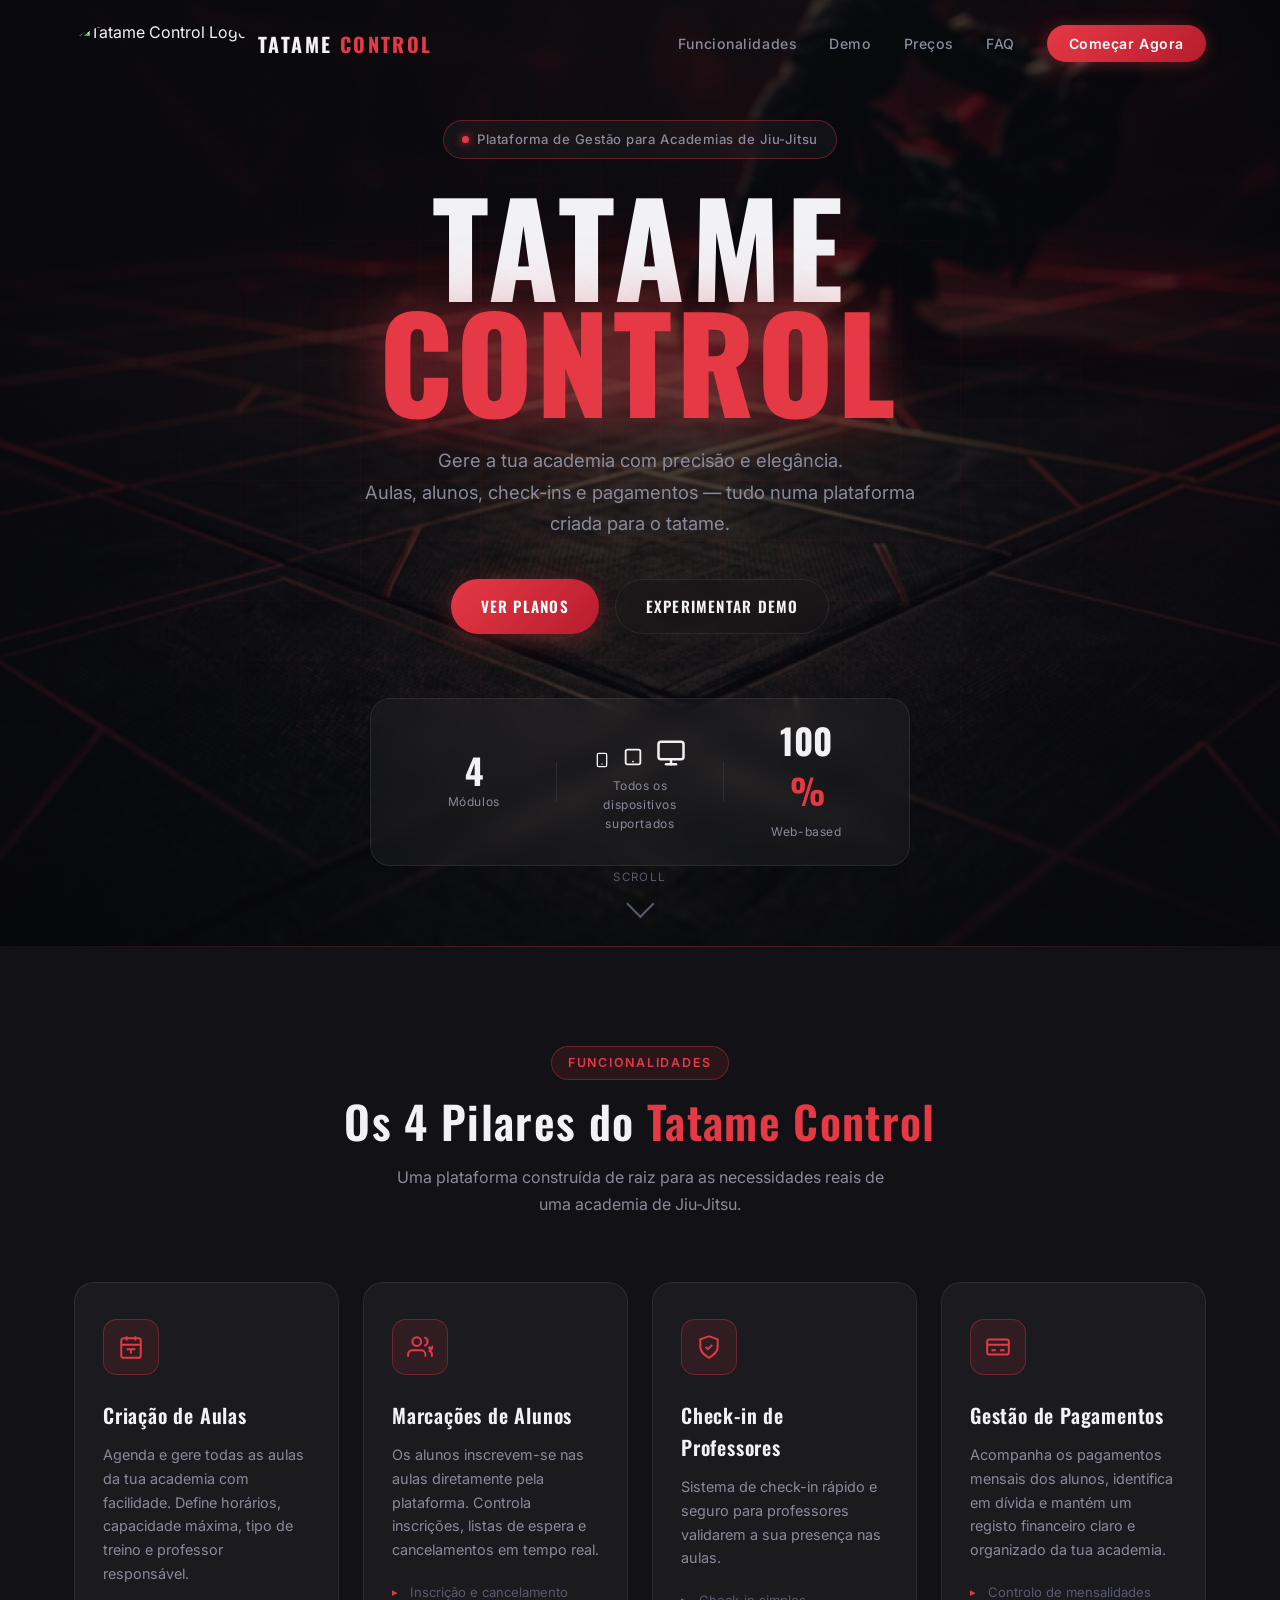
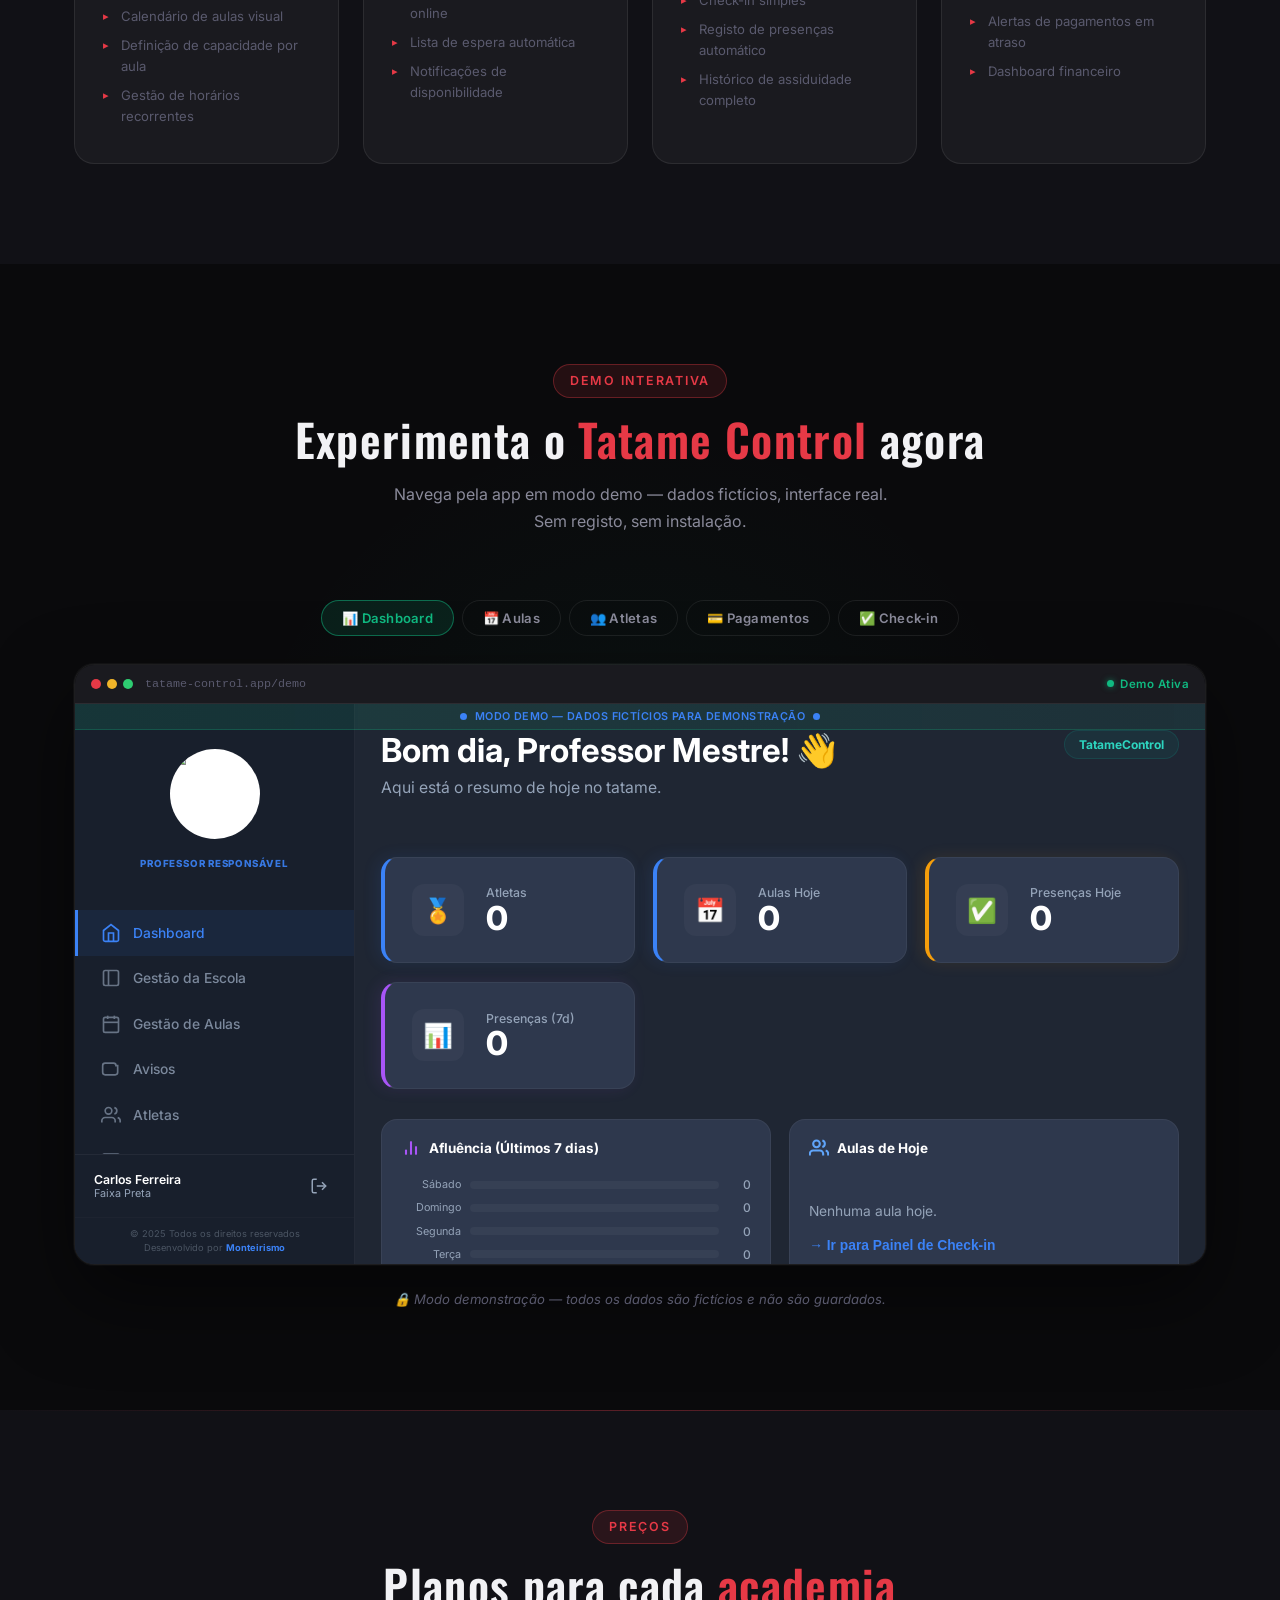
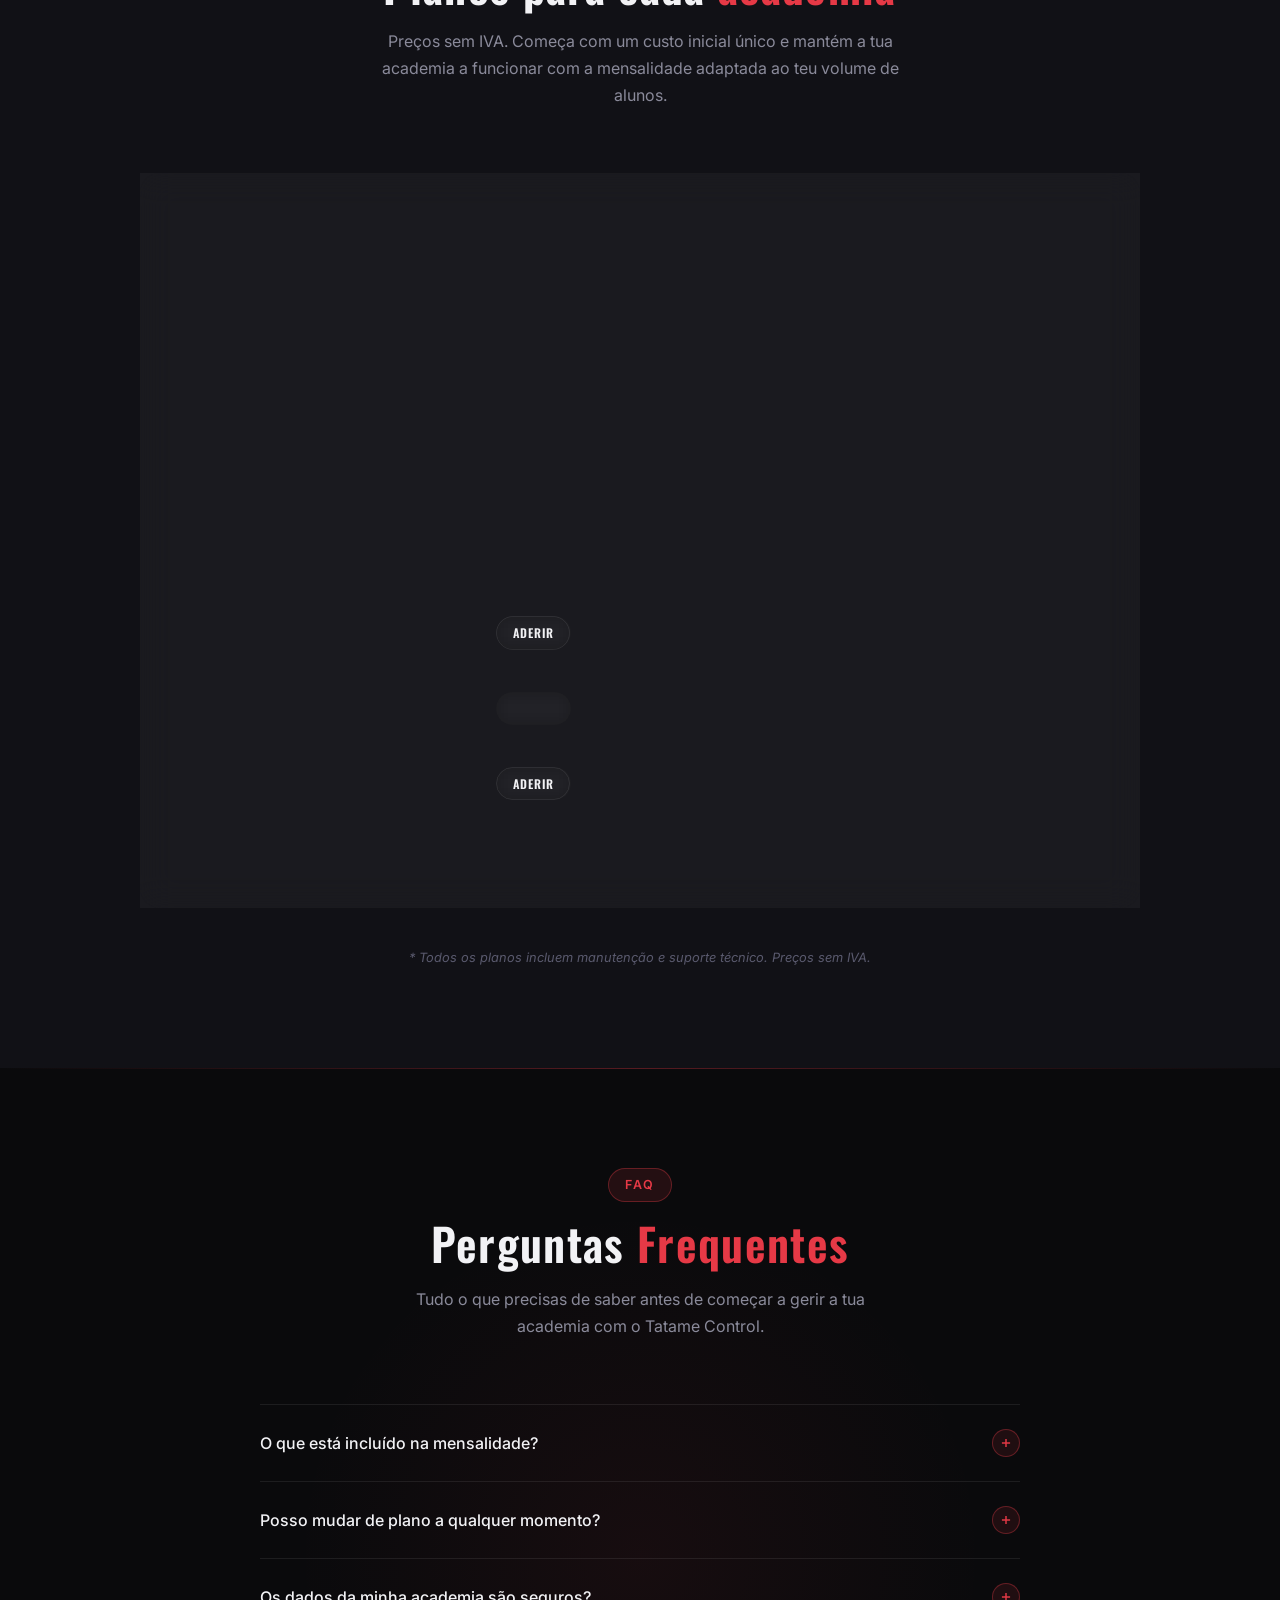
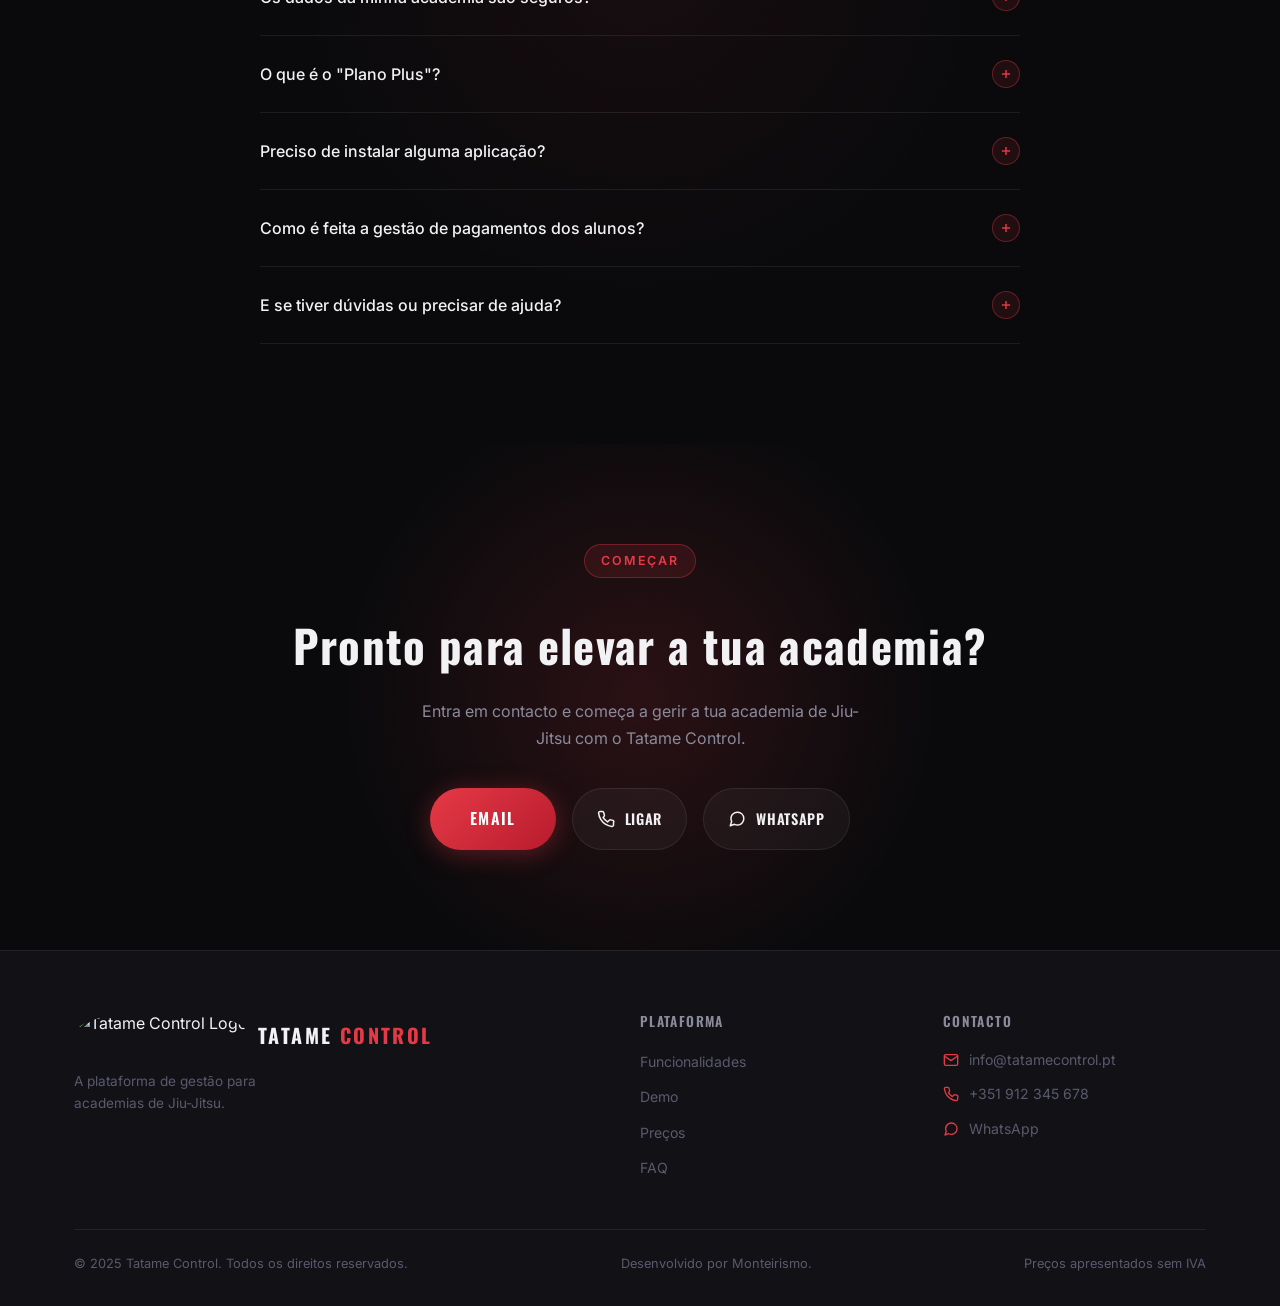
==== commit f1d032e5: "demo update" ====
--- a/index.html
+++ b/index.html
@@ -248,7 +248,7 @@
         <div class="pricing-col">
           <div class="p-col-header">
             <h3 class="p-col-name">Plano Standrd</h3>
-            <div class="p-col-price">100<span>€</span></div>
+            <div class="p-col-price">99.50<span>€</span></div>
             <p class="section-desc" style="margin-top:10px; font-size: 0.85rem;">Custo inicial único</p>
           </div>
           
@@ -272,17 +272,17 @@
             <div class="monthly-tiers">
               <div class="tier-item">
                 <span class="tier-label">Até <strong>35</strong> alunos</span>
-                <div class="tier-price">20<span>€/mês</span></div>
+                <div class="tier-price">19.99<span>€/mês</span></div>
                 <a href="pedido.html?plano=simples-35" class="btn btn-outline btn-sm" style="padding: 6px 16px; font-size: 0.75rem;">Aderir</a>
               </div>
               <div class="tier-item">
                 <span class="tier-label">Até <strong>50</strong> alunos</span>
-                <div class="tier-price">25<span>€/mês</span></div>
+                <div class="tier-price">24.99<span>€/mês</span></div>
                 <a href="pedido.html?plano=simples-50" class="btn btn-outline btn-sm" style="padding: 6px 16px; font-size: 0.75rem;">Aderir</a>
               </div>
               <div class="tier-item">
                 <span class="tier-label">Até <strong>70</strong> alunos</span>
-                <div class="tier-price">30<span>€/mês</span></div>
+                <div class="tier-price">29.99<span>€/mês</span></div>
                 <a href="pedido.html?plano=simples-70" class="btn btn-outline btn-sm" style="padding: 6px 16px; font-size: 0.75rem;">Aderir</a>
               </div>
             </div>
@@ -296,7 +296,7 @@
           <div class="featured-badge" style="top: 20px; right: 20px;">Recomendado</div>
           <div class="p-col-header">
             <h3 class="p-col-name">Plano Plus</h3>
-            <div class="p-col-price">200<span>€</span></div>
+            <div class="p-col-price">249.50<span>€</span></div>
             <p class="section-desc" style="margin-top:10px; font-size: 0.85rem;">Custo inicial único</p>
           </div>
 
@@ -320,21 +320,21 @@
             <div class="monthly-tiers">
               <div class="tier-item">
                 <span class="tier-label">Até <strong>100</strong> alunos</span>
-                <div class="tier-price">55<span>€/mês</span></div>
+                <div class="tier-price">64.99<span>€/mês</span></div>
                 <a href="pedido.html?plano=plus-100" class="btn btn-primary btn-sm" style="padding: 6px 16px; font-size: 0.75rem;">Aderir</a>
               </div>
               <div class="tier-item">
                 <span class="tier-label">Até <strong>150</strong> alunos</span>
-                <div class="tier-price">70<span>€/mês</span></div>
+                <div class="tier-price">79.99<span>€/mês</span></div>
                 <a href="pedido.html?plano=plus-150" class="btn btn-primary btn-sm" style="padding: 6px 16px; font-size: 0.75rem;">Aderir</a>
               </div>
               <div class="tier-item">
                 <span class="tier-label">Até <strong>200</strong> alunos</span>
-                <div class="tier-price">80<span>€/mês</span></div>
+                <div class="tier-price">89.99<span>€/mês</span></div>
                 <a href="pedido.html?plano=plus-200" class="btn btn-primary btn-sm" style="padding: 6px 16px; font-size: 0.75rem;">Aderir</a>
               </div>
               <div class="tier-plus-note">
-                +10€ por cada 100 alunos adicionais
+                +9.99€ por cada 100 alunos adicionais
               </div>
             </div>
           </div>
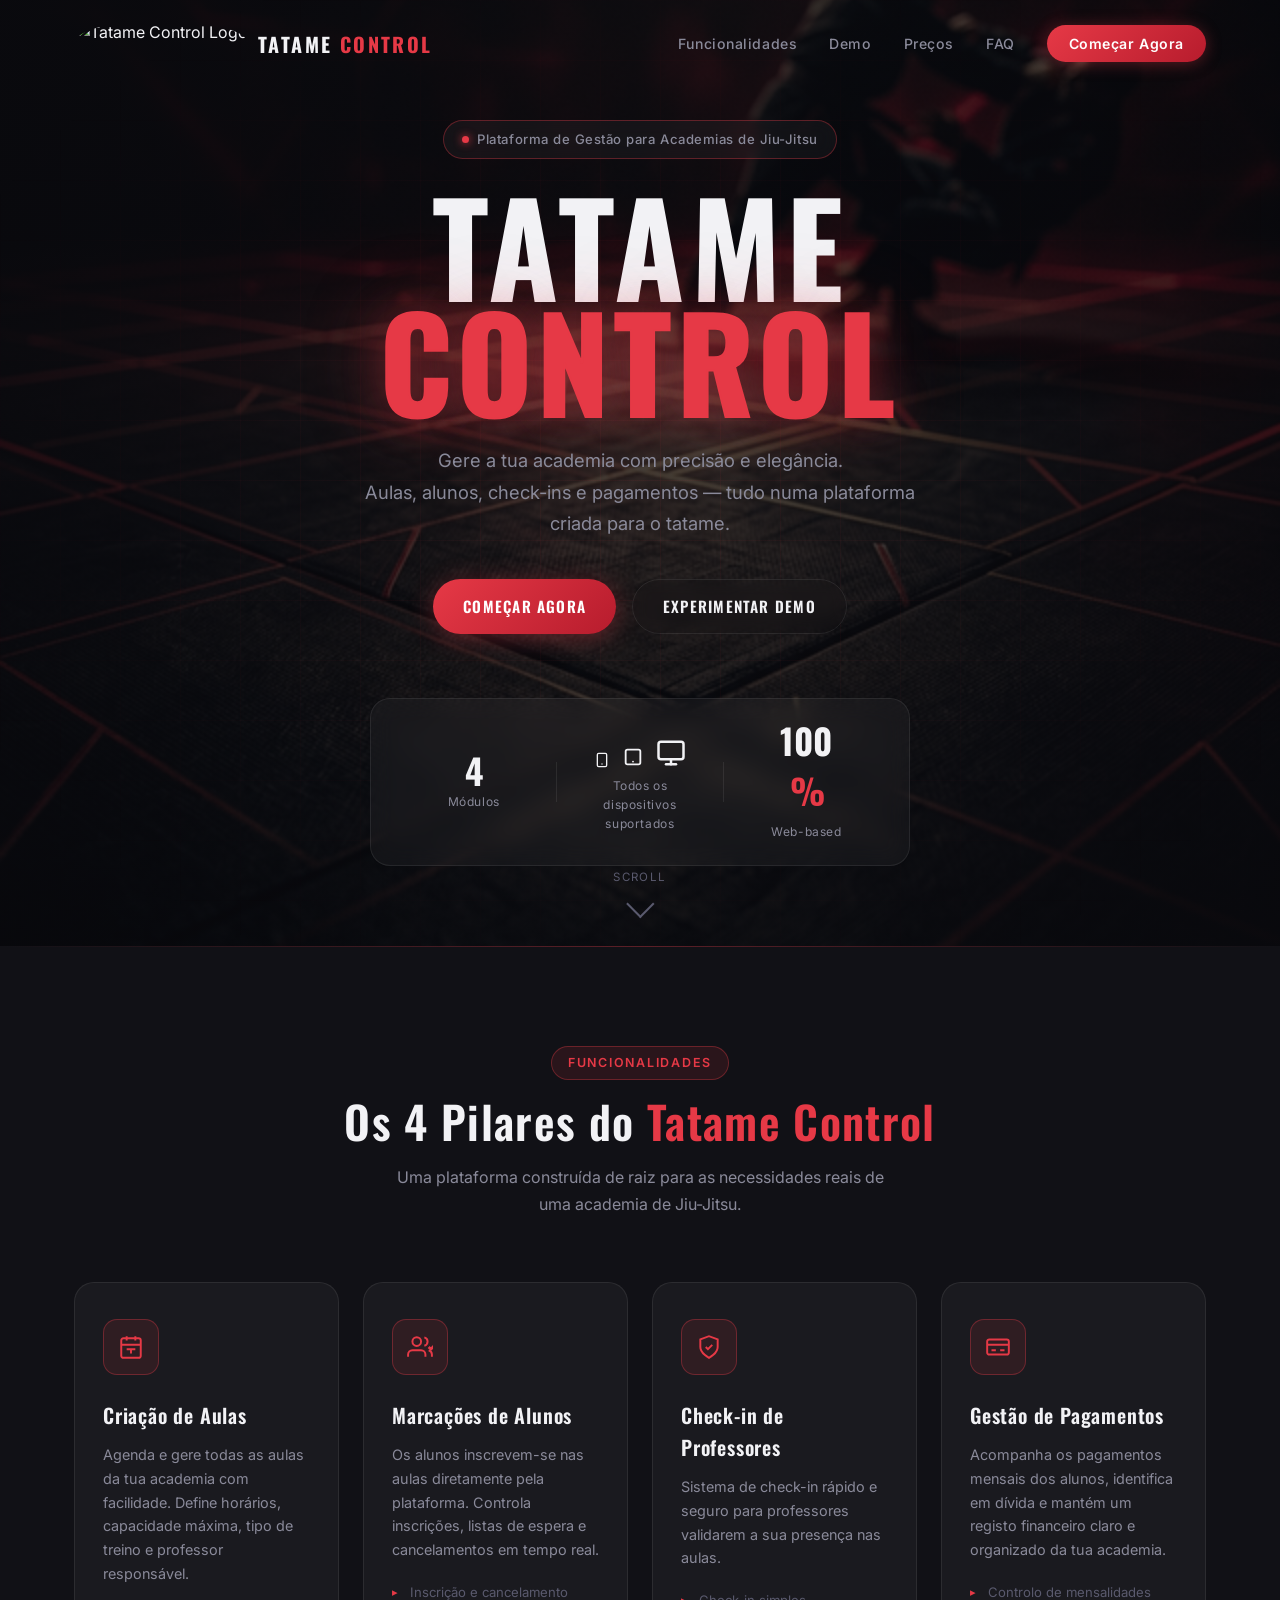
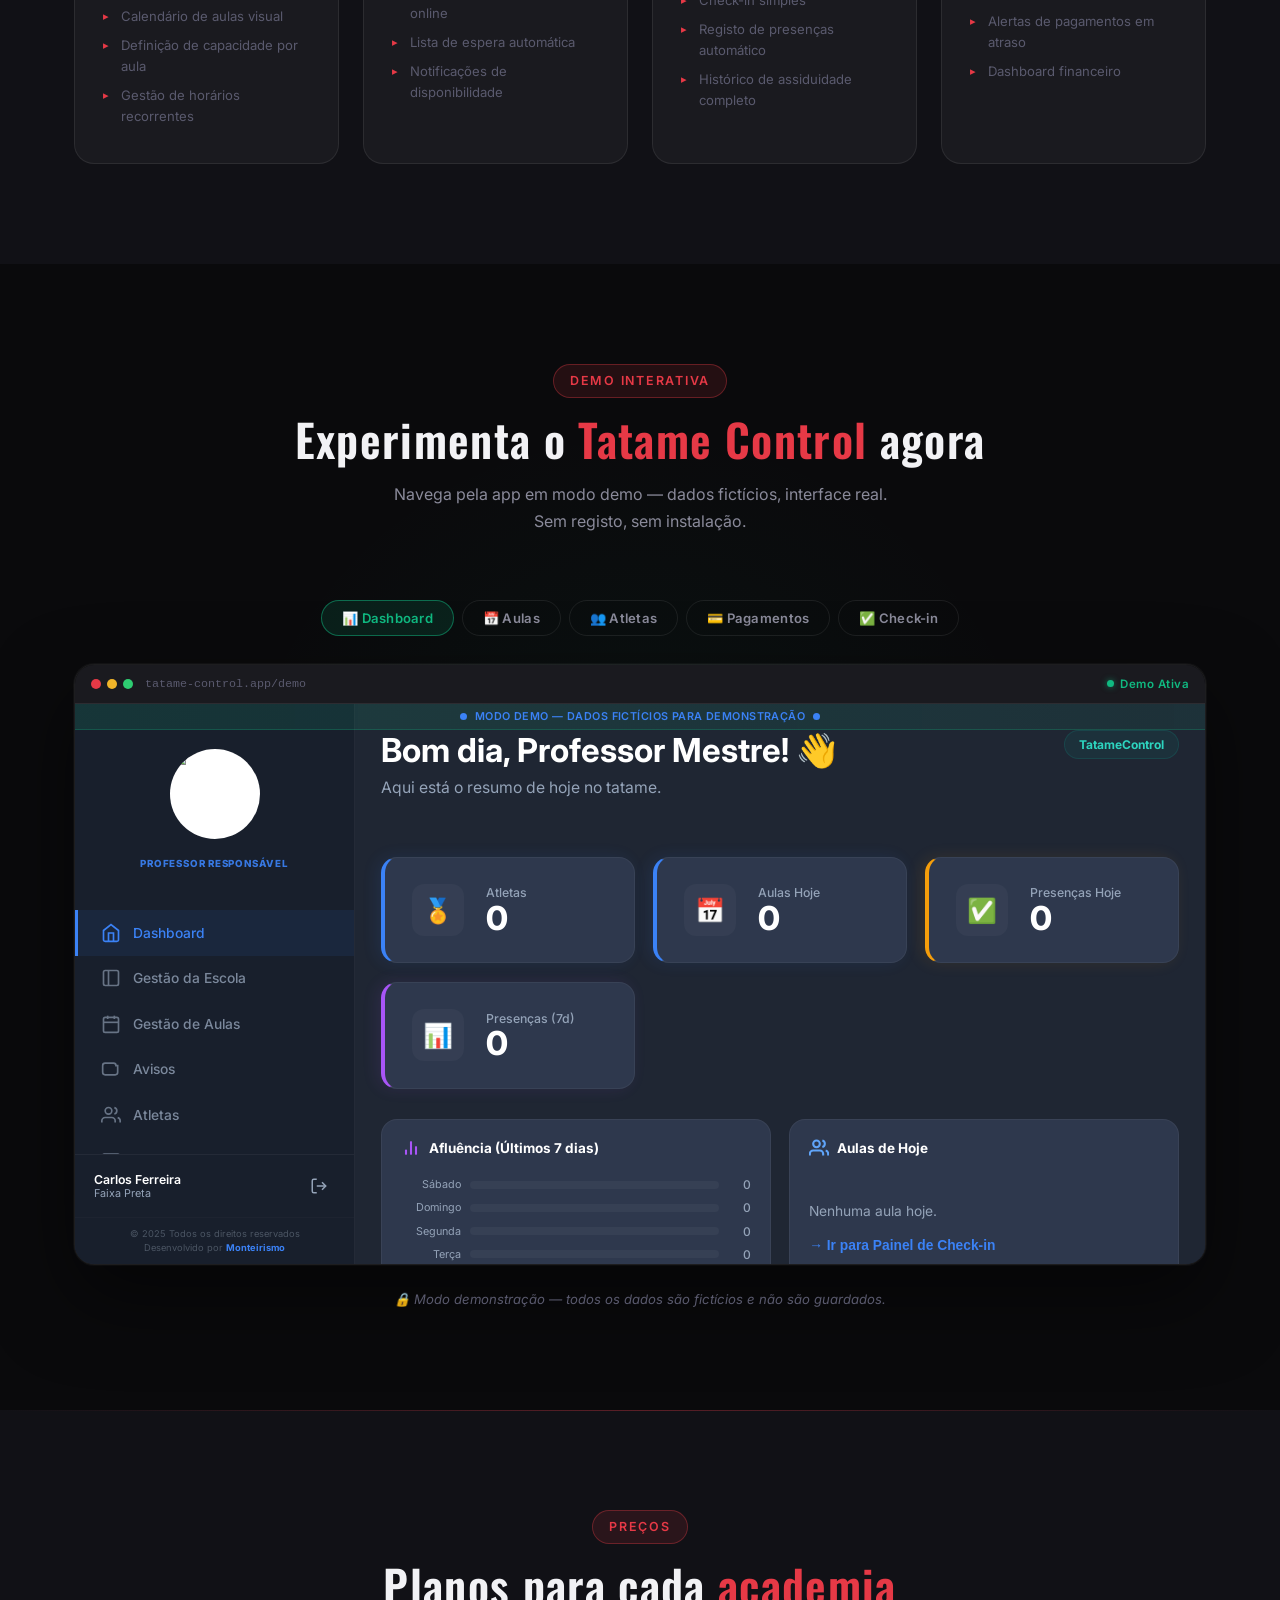
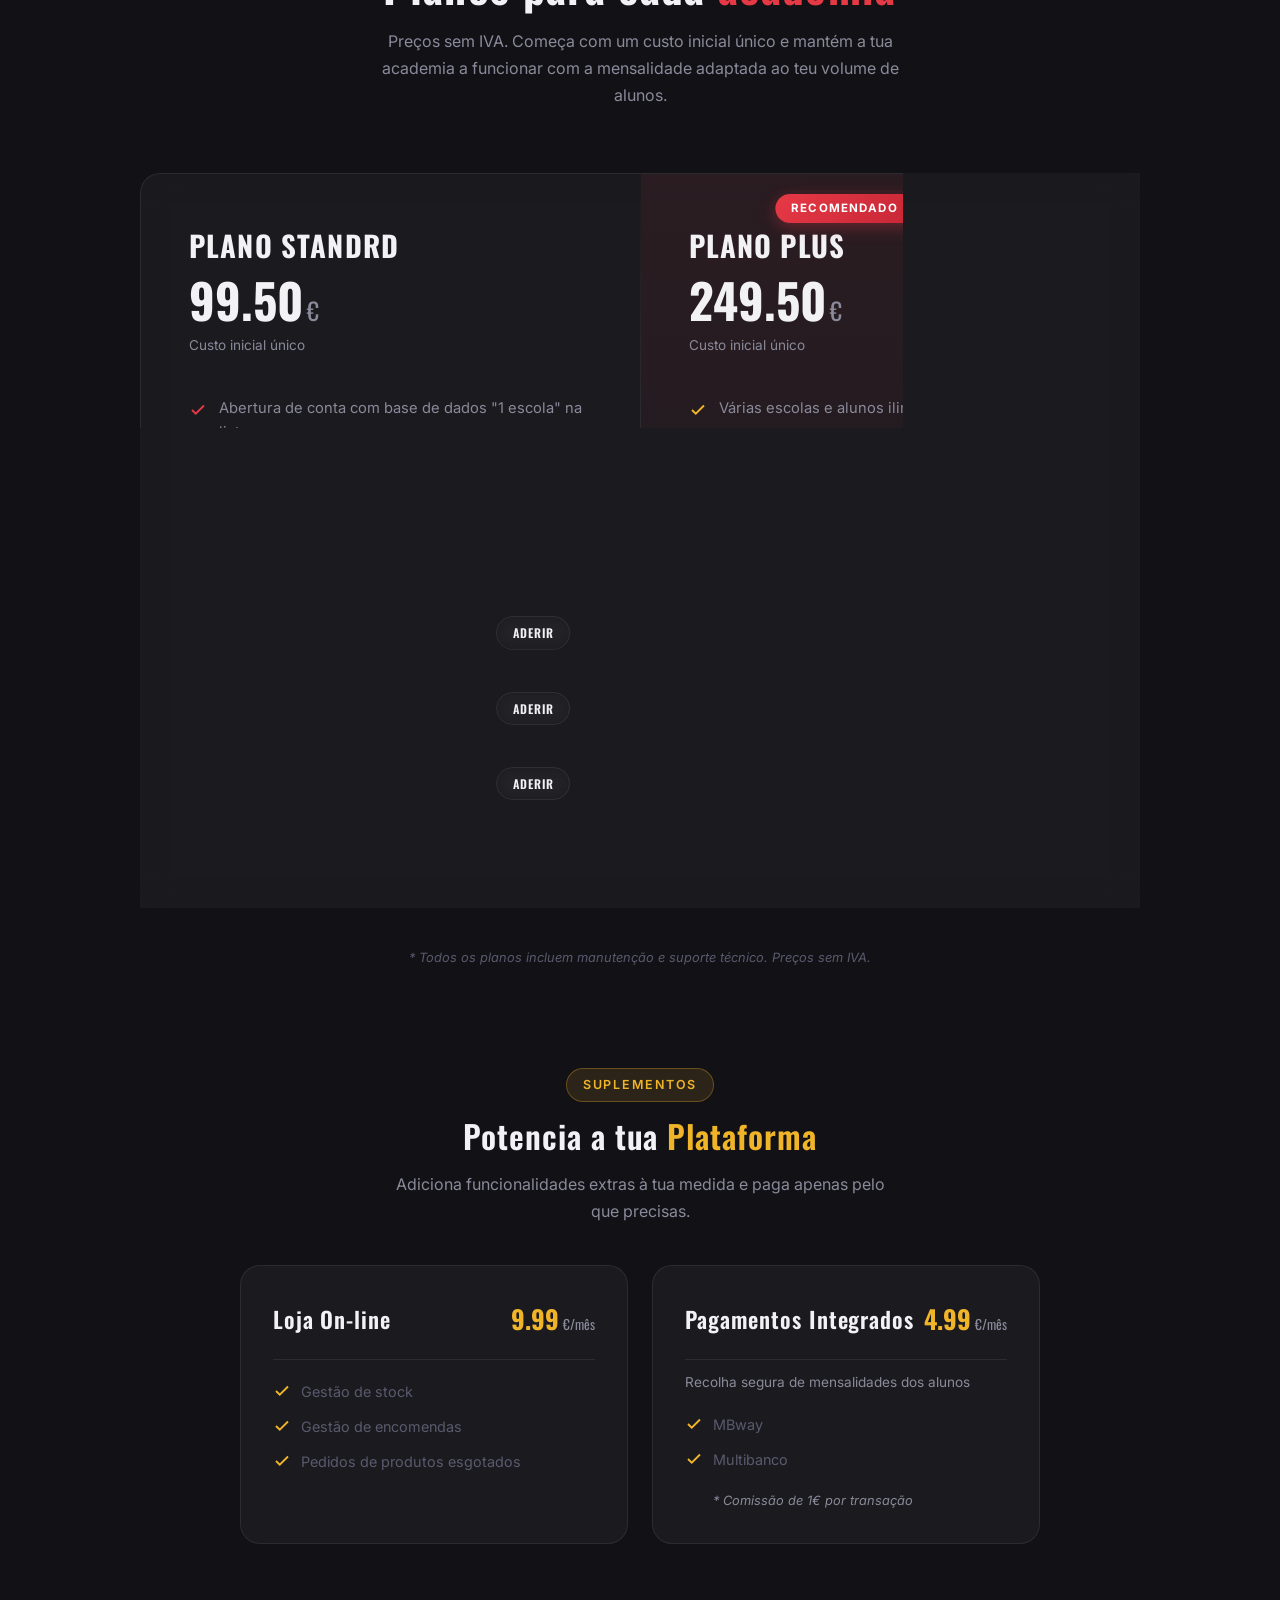
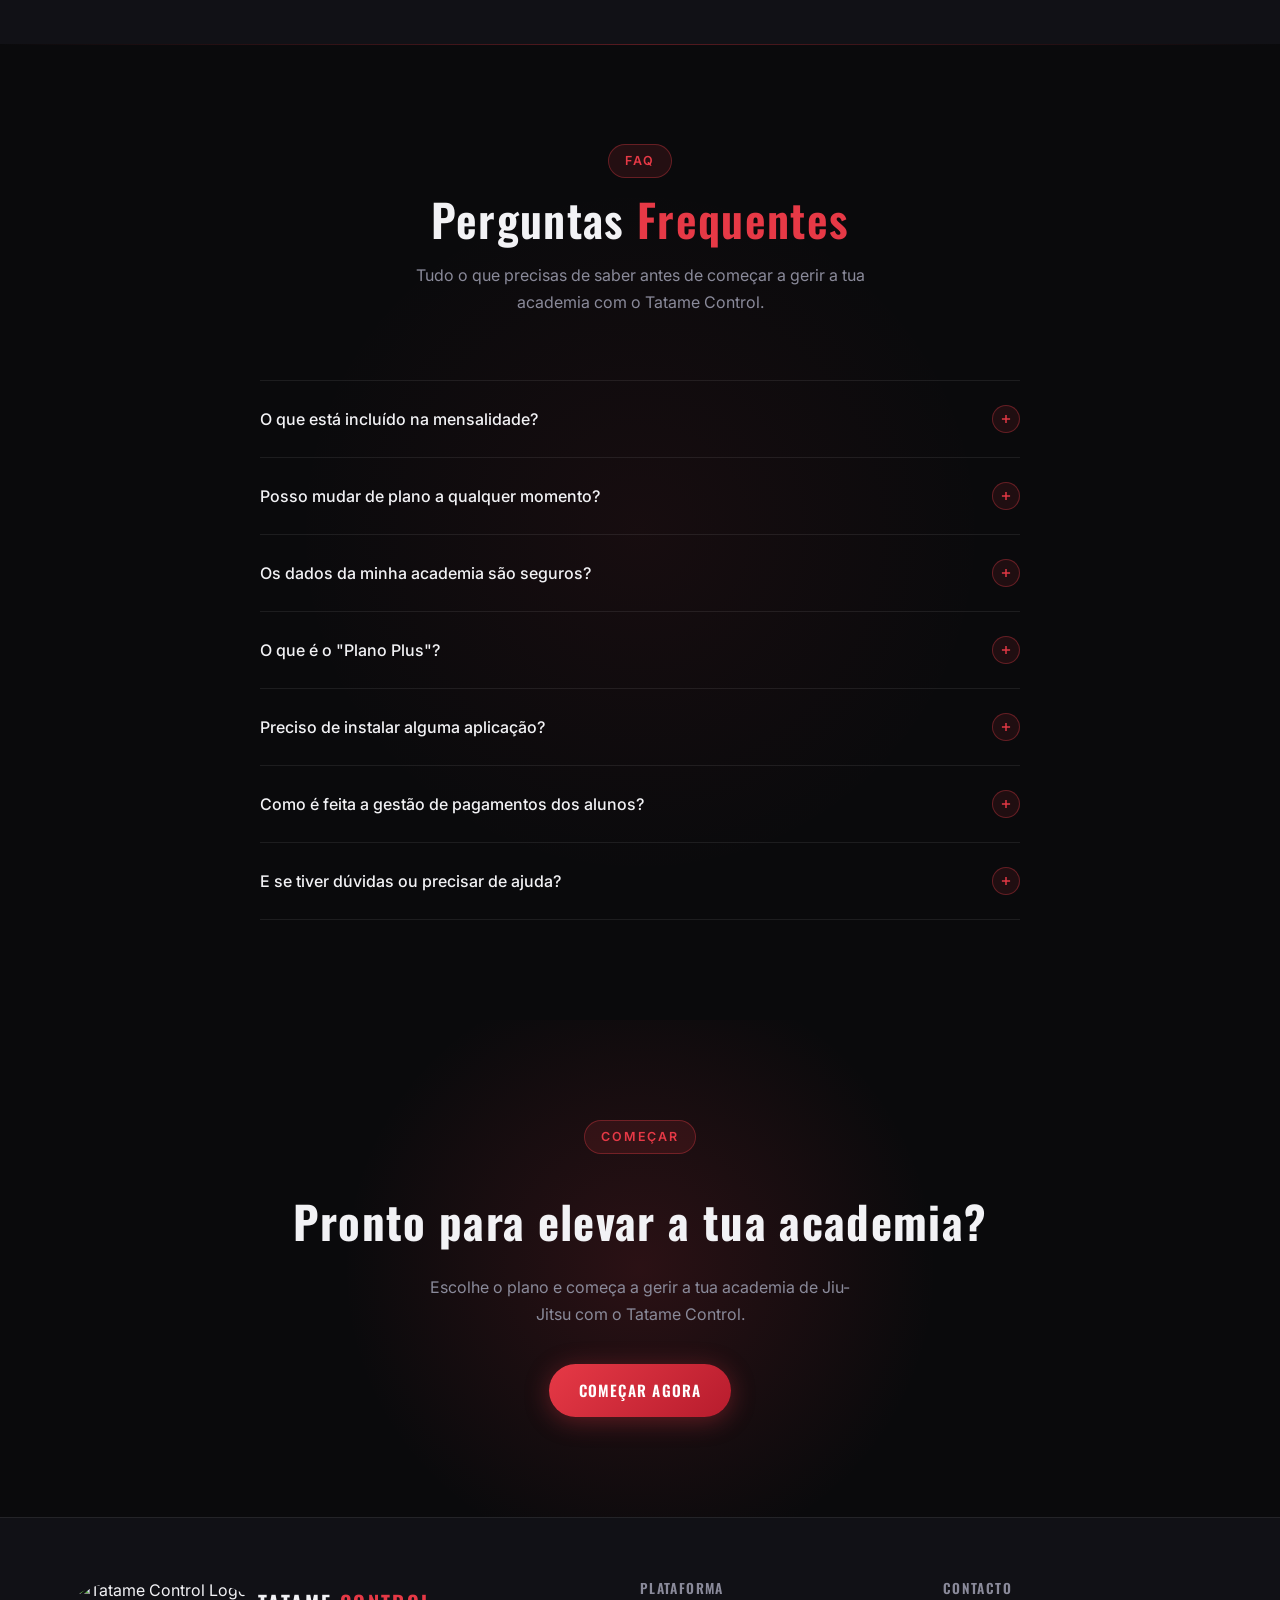
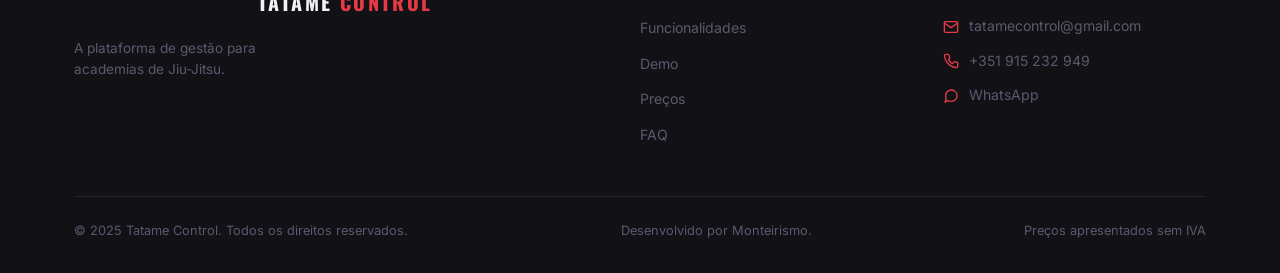
==== commit e86ad1dd: "price fix" ====
--- a/index.html
+++ b/index.html
@@ -23,7 +23,7 @@
         <li><a href="#demo">Demo</a></li>
         <li><a href="#pricing">Preços</a></li>
         <li><a href="#faq">FAQ</a></li>
-        <li><a href="#contact" class="nav-cta">Começar Agora</a></li>
+        <li><a href="#pricing" class="nav-cta">Começar Agora</a></li>
       </ul>
       <button class="nav-toggle" id="navToggle" aria-label="Menu">
         <span></span><span></span><span></span>
@@ -53,7 +53,7 @@
         Aulas, alunos, check-ins e pagamentos — tudo numa plataforma criada para o tatame.
       </p>
       <div class="hero-actions reveal">
-        <a href="#pricing" class="btn btn-primary">Ver Planos</a>
+        <a href="#pricing" class="btn btn-primary">Começar Agora</a>
         <a href="#demo" class="btn btn-outline">Experimentar Demo</a>
       </div>
       <div class="hero-stats reveal">
@@ -341,6 +341,42 @@
         </div>
       </div>
       <p class="pricing-note" style="margin-top: 40px; text-align: center;">* Todos os planos incluem manutenção e suporte técnico. Preços sem IVA.</p>
+
+      <!-- ========== SUPLEMENTOS ========== -->
+      <div class="section-header reveal" style="margin-top: 100px; margin-bottom: 40px;">
+        <span class="section-tag" style="background: rgba(240,180,41,0.12); border-color: rgba(240,180,41,0.3); color: var(--gold);">Suplementos</span>
+        <h3 class="section-title" style="font-size: 2rem;">Potencia a tua <span style="color: var(--gold);">Plataforma</span></h3>
+        <p class="section-desc">Adiciona funcionalidades extras à tua medida e paga apenas pelo que precisas.</p>
+      </div>
+
+      <div class="addons-grid reveal">
+        <!-- Add-on 1: Loja On-line -->
+        <div class="addon-card">
+          <div class="addon-header">
+            <h4 class="addon-name">Loja On-line</h4>
+            <div class="addon-price">9.99<span>€/mês</span></div>
+          </div>
+          <ul class="addon-features">
+            <li><svg viewBox="0 0 24 24" width="18" height="18" fill="none" stroke="var(--gold)" stroke-width="2.5"><polyline points="20 6 9 17 4 12"/></svg> Gestão de stock</li>
+            <li><svg viewBox="0 0 24 24" width="18" height="18" fill="none" stroke="var(--gold)" stroke-width="2.5"><polyline points="20 6 9 17 4 12"/></svg> Gestão de encomendas</li>
+            <li><svg viewBox="0 0 24 24" width="18" height="18" fill="none" stroke="var(--gold)" stroke-width="2.5"><polyline points="20 6 9 17 4 12"/></svg> Pedidos de produtos esgotados</li>
+          </ul>
+        </div>
+
+        <!-- Add-on 2: Pagamentos Integrados -->
+        <div class="addon-card">
+          <div class="addon-header">
+            <h4 class="addon-name">Pagamentos Integrados</h4>
+            <div class="addon-price">4.99<span>€/mês</span></div>
+          </div>
+          <p class="addon-desc">Recolha segura de mensalidades dos alunos</p>
+          <ul class="addon-features">
+            <li><svg viewBox="0 0 24 24" width="18" height="18" fill="none" stroke="var(--gold)" stroke-width="2.5"><polyline points="20 6 9 17 4 12"/></svg> MBway</li>
+            <li><svg viewBox="0 0 24 24" width="18" height="18" fill="none" stroke="var(--gold)" stroke-width="2.5"><polyline points="20 6 9 17 4 12"/></svg> Multibanco</li>
+            <li class="addon-comission">* Comissão de 1€ por transação</li>
+          </ul>
+        </div>
+      </div>
     </div>
   </section>
 
@@ -451,24 +487,9 @@
       <div class="cta-content reveal">
         <span class="section-tag">Começar</span>
         <h2 class="cta-title">Pronto para elevar a tua academia?</h2>
-        <p class="cta-desc">Entra em contacto e começa a gerir a tua academia de Jiu-Jitsu com o Tatame Control.</p>
-        
-        <div class="contact-links">
-          <a href="tatamecontrol@gmail.com" class="btn btn-primary btn-lg">Email</a>
-          
-          <a href="tel:+351915232949" class="contact-btn">
-            <svg viewBox="0 0 24 24" fill="none" stroke="currentColor" stroke-width="2" stroke-linecap="round" stroke-linejoin="round">
-              <path d="M22 16.92v3a2 2 0 0 1-2.18 2 19.79 19.79 0 0 1-8.63-3.07 19.5 19.5 0 0 1-6-6 19.79 19.79 0 0 1-3.07-8.67A2 2 0 0 1 4.11 2h3a2 2 0 0 1 2 1.72 12.84 12.84 0 0 0 .7 2.81 2 2 0 0 1-.45 2.11L8.09 9.91a16 16 0 0 0 6 6l2.27-2.27a2 2 0 0 1 2.11-.45 12.84 12.84 0 0 0 2.81.7A2 2 0 0 1 22 16.92z"></path>
-            </svg>
-            Ligar
-          </a>
-          
-          <a href="https://wa.me/351915232949" target="_blank" class="contact-btn whatsapp">
-            <svg viewBox="0 0 24 24" fill="none" stroke="currentColor" stroke-width="2" stroke-linecap="round" stroke-linejoin="round">
-              <path d="M21 11.5a8.38 8.38 0 0 1-.9 3.8 8.5 8.5 0 0 1-7.6 4.7 8.38 8.38 0 0 1-3.8-.9L3 21l1.9-5.7a8.38 8.38 0 0 1-.9-3.8 8.5 8.5 0 0 1 4.7-7.6 8.38 8.38 0 0 1 3.8-.9h.5a8.48 8.48 0 0 1 8 8v.5z"></path>
-            </svg>
-            WhatsApp
-          </a>
+        <p class="cta-desc">Escolhe o plano e começa a gerir a tua academia de Jiu-Jitsu com o Tatame Control.</p>
+        <div class="cta-actions" style="margin-top: 32px;">
+          <a href="#pricing" class="btn btn-primary">Começar Agora</a>
         </div>
       </div>
     </div>
@@ -499,11 +520,11 @@
           <div class="footer-contact-links">
             <a href="mailto:info@tatamecontrol.pt" class="footer-contact-item">
               <svg viewBox="0 0 24 24" fill="none" stroke="currentColor" stroke-width="2" stroke-linecap="round" stroke-linejoin="round"><path d="M4 4h16c1.1 0 2 .9 2 2v12c0 1.1-.9 2-2 2H4c-1.1 0-2-.9-2-2V6c0-1.1.9-2 2-2z"></path><polyline points="22,6 12,13 2,6"></polyline></svg>
-              info@tatamecontrol.pt
+              tatamecontrol@gmail.com
             </a>
             <a href="tel:+351915232949" class="footer-contact-item">
               <svg viewBox="0 0 24 24" fill="none" stroke="currentColor" stroke-width="2" stroke-linecap="round" stroke-linejoin="round"><path d="M22 16.92v3a2 2 0 0 1-2.18 2 19.79 19.79 0 0 1-8.63-3.07 19.5 19.5 0 0 1-6-6 19.79 19.79 0 0 1-3.07-8.67A2 2 0 0 1 4.11 2h3a2 2 0 0 1 2 1.72 12.84 12.84 0 0 0 .7 2.81 2 2 0 0 1-.45 2.11L8.09 9.91a16 16 0 0 0 6 6l2.27-2.27a2 2 0 0 1 2.11-.45 12.84 12.84 0 0 0 2.81.7A2 2 0 0 1 22 16.92z"></path></svg>
-              +351 912 345 678
+              +351 915 232 949
             </a>
             <a href="https://wa.me/351915232949" target="_blank" class="footer-contact-item wa-item">
               <svg viewBox="0 0 24 24" fill="none" stroke="currentColor" stroke-width="2" stroke-linecap="round" stroke-linejoin="round"><path d="M21 11.5a8.38 8.38 0 0 1-.9 3.8 8.5 8.5 0 0 1-7.6 4.7 8.38 8.38 0 0 1-3.8-.9L3 21l1.9-5.7a8.38 8.38 0 0 1-.9-3.8 8.5 8.5 0 0 1 4.7-7.6 8.38 8.38 0 0 1 3.8-.9h.5a8.48 8.48 0 0 1 8 8v.5z"></path></svg>
--- a/style.css
+++ b/style.css
@@ -902,6 +902,100 @@
   font-weight: 500;
 }
 
+/* ================================================
+   ADD-ONS (SUPLEMENTOS)
+   ================================================ */
+.addons-grid {
+  display: grid;
+  grid-template-columns: repeat(auto-fit, minmax(300px, 1fr));
+  gap: 24px;
+  max-width: 800px;
+  margin: 0 auto;
+}
+
+.addon-card {
+  background: var(--surface);
+  border: 1px solid var(--border);
+  border-radius: var(--radius-lg);
+  padding: 32px;
+  transition: all var(--transition);
+  position: relative;
+  overflow: hidden;
+}
+
+.addon-card:hover {
+  border-color: rgba(240,180,41,0.4);
+  transform: translateY(-4px);
+  background: var(--surface-2);
+  box-shadow: 0 16px 40px rgba(0,0,0,0.4), 0 0 0 1px rgba(240,180,41,0.2);
+}
+
+.addon-header {
+  display: flex;
+  justify-content: space-between;
+  align-items: center;
+  margin-bottom: 20px;
+  padding-bottom: 20px;
+  border-bottom: 1px solid var(--border);
+}
+
+.addon-name {
+  font-family: 'Oswald', sans-serif;
+  font-size: 1.4rem;
+  font-weight: 600;
+  letter-spacing: 0.04em;
+  color: var(--text);
+}
+
+.addon-price {
+  font-family: 'Oswald', sans-serif;
+  font-size: 1.6rem;
+  font-weight: 700;
+  color: var(--gold);
+}
+
+.addon-price span {
+  font-size: 0.85rem;
+  color: var(--text-muted);
+  font-weight: 400;
+  margin-left: 4px;
+}
+
+.addon-desc {
+  font-size: 0.85rem;
+  color: var(--text-muted);
+  margin-bottom: 20px;
+  margin-top: -8px;
+  line-height: 1.5;
+}
+
+.addon-features {
+  display: flex;
+  flex-direction: column;
+  gap: 12px;
+}
+
+.addon-features li {
+  display: flex;
+  align-items: flex-start;
+  gap: 10px;
+  font-size: 0.9rem;
+  color: var(--text-dim);
+}
+
+.addon-features li svg {
+  flex-shrink: 0;
+  margin-top: 2px;
+}
+
+.addon-comission {
+  font-size: 0.8rem !important;
+  font-style: italic;
+  color: var(--text-muted) !important;
+  margin-top: 8px;
+  padding-left: 28px;
+}
+
 @media (max-width: 992px) {
   .pricing-comparison { flex-direction: column; max-width: 500px; }
   .pricing-col-divider { height: 1px; width: 100%; }
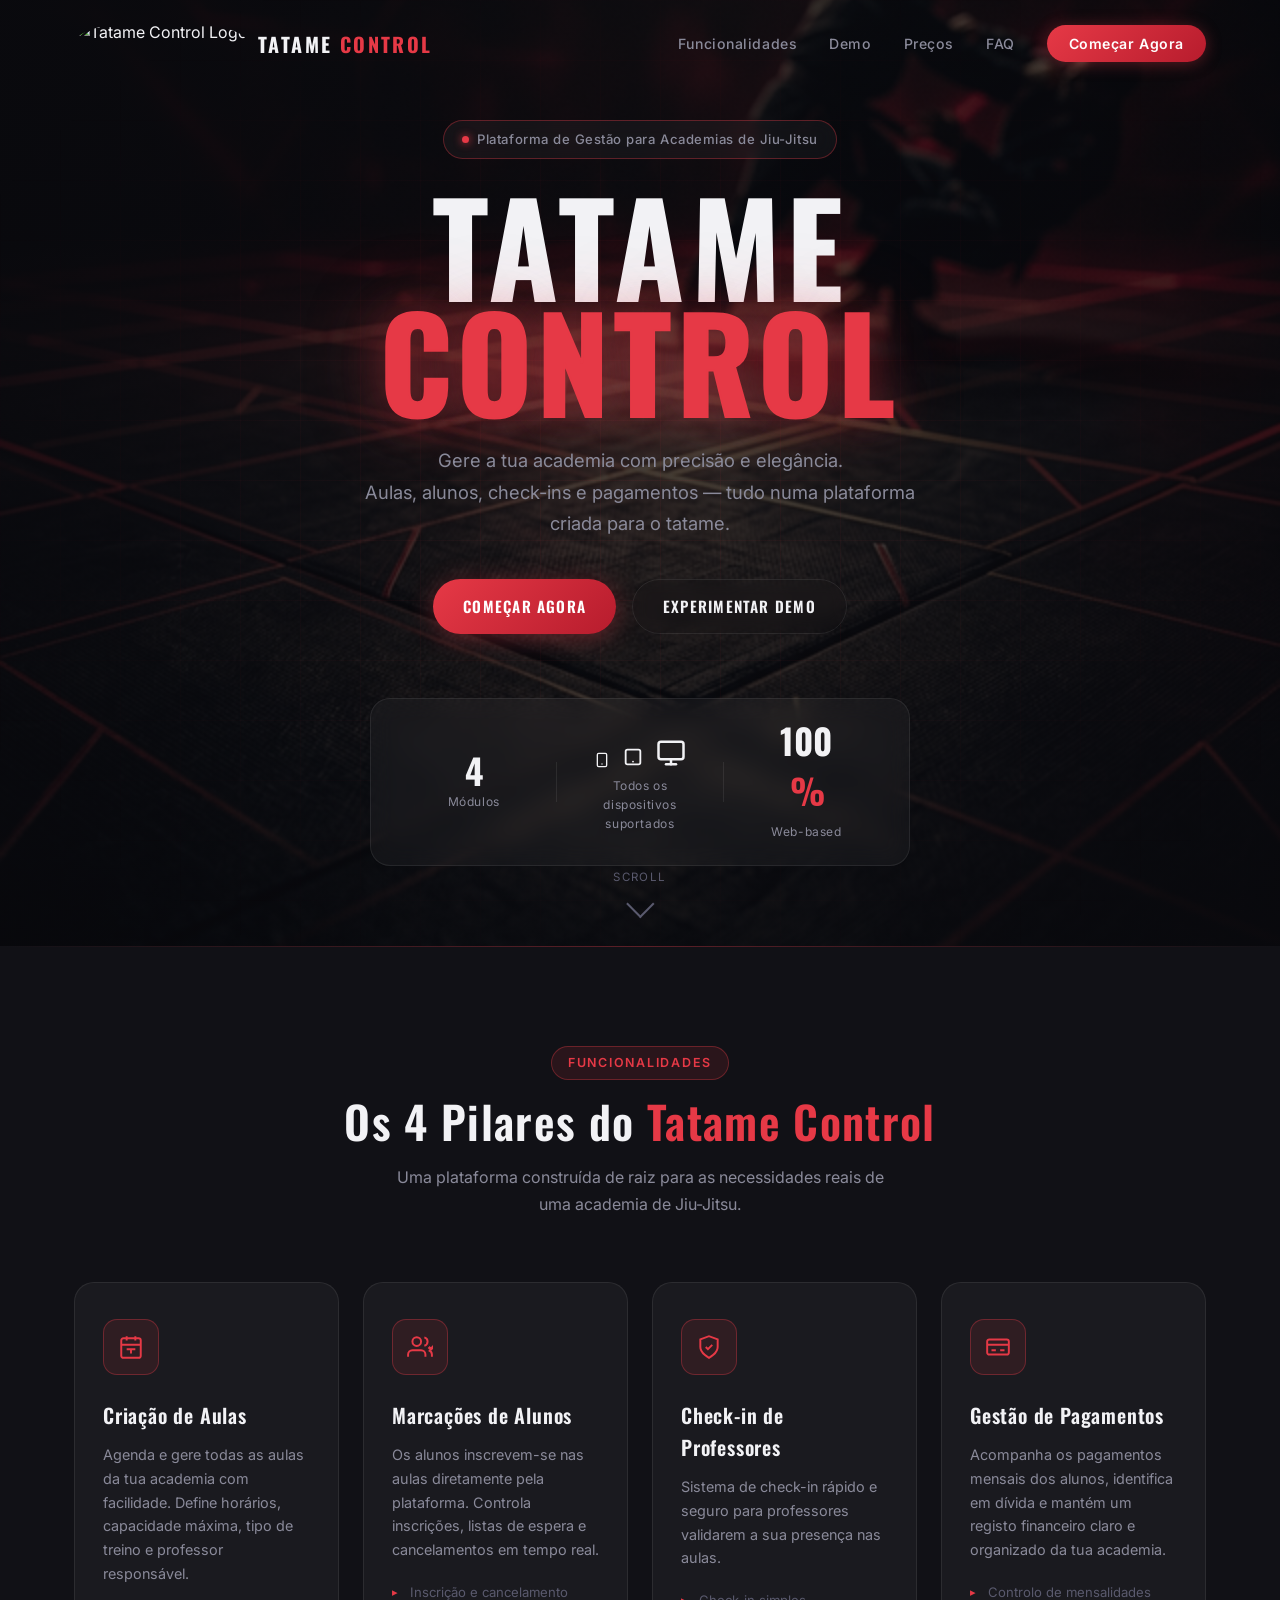
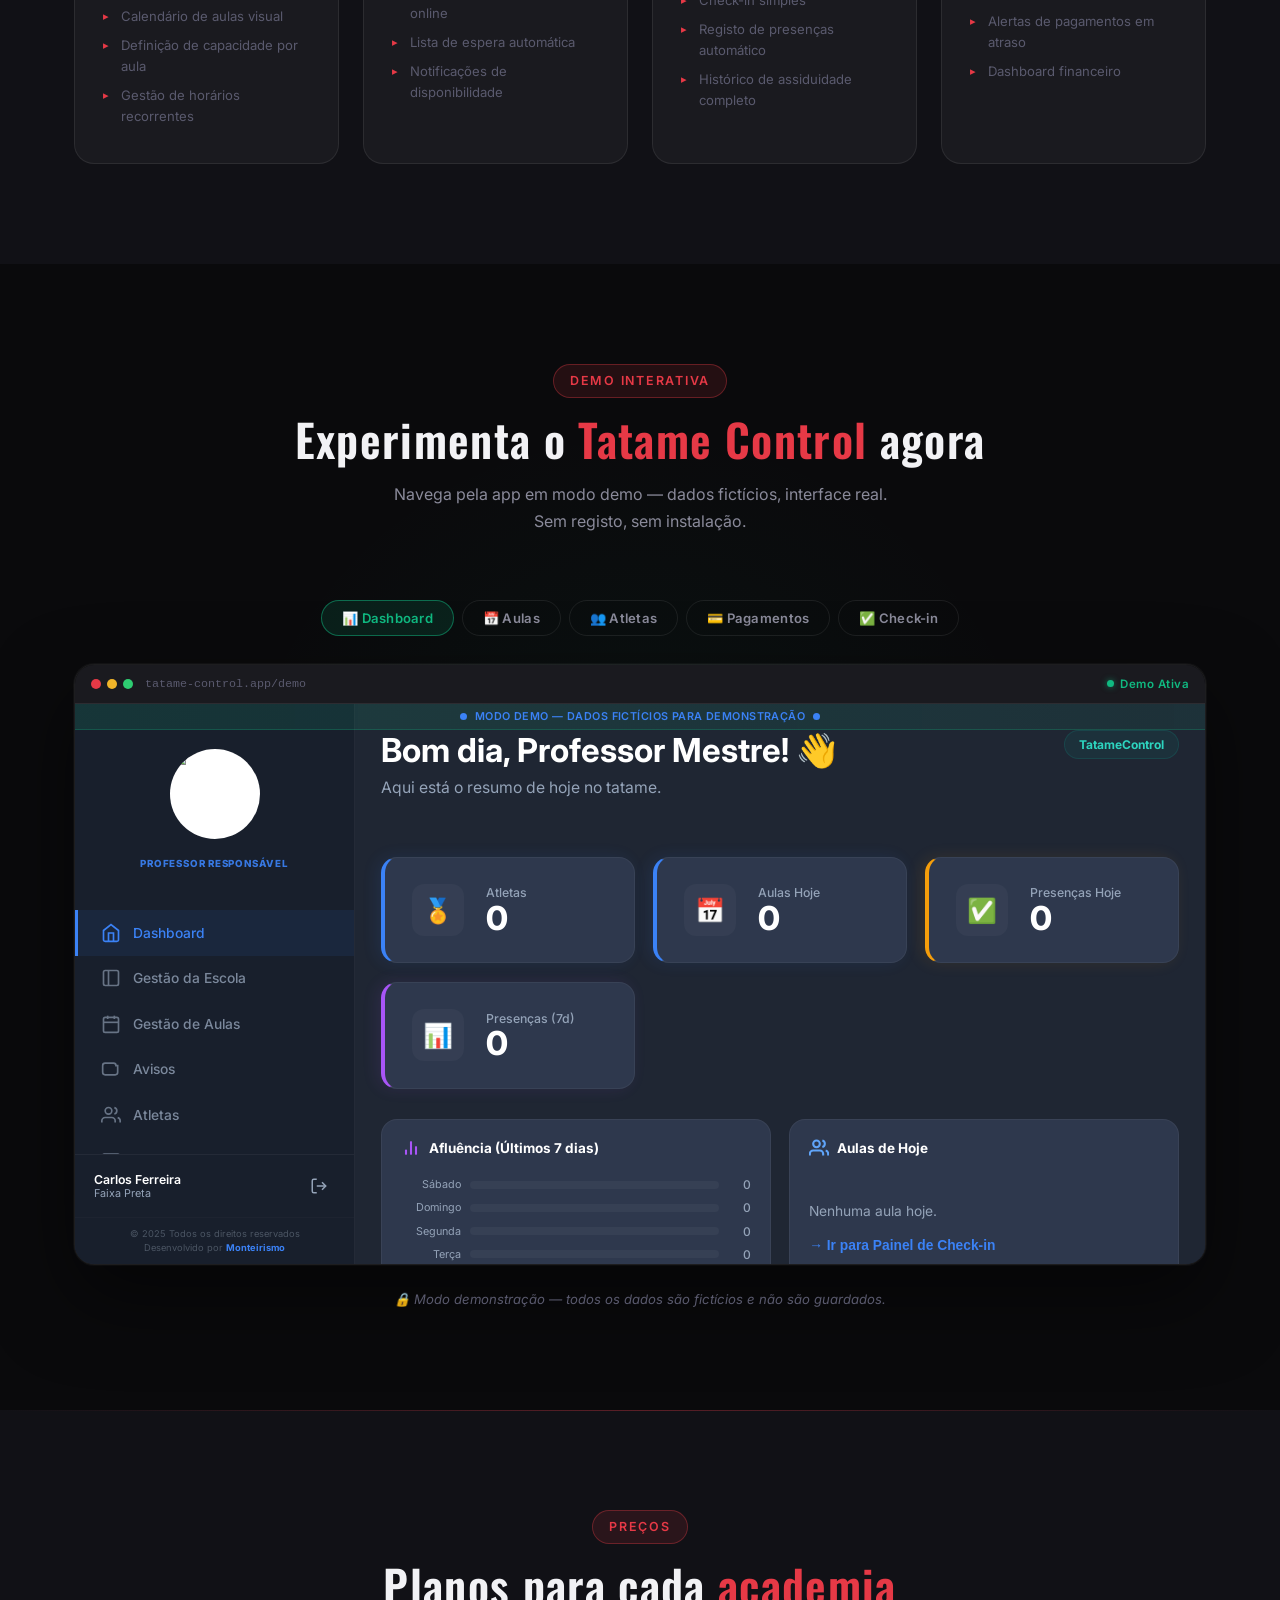
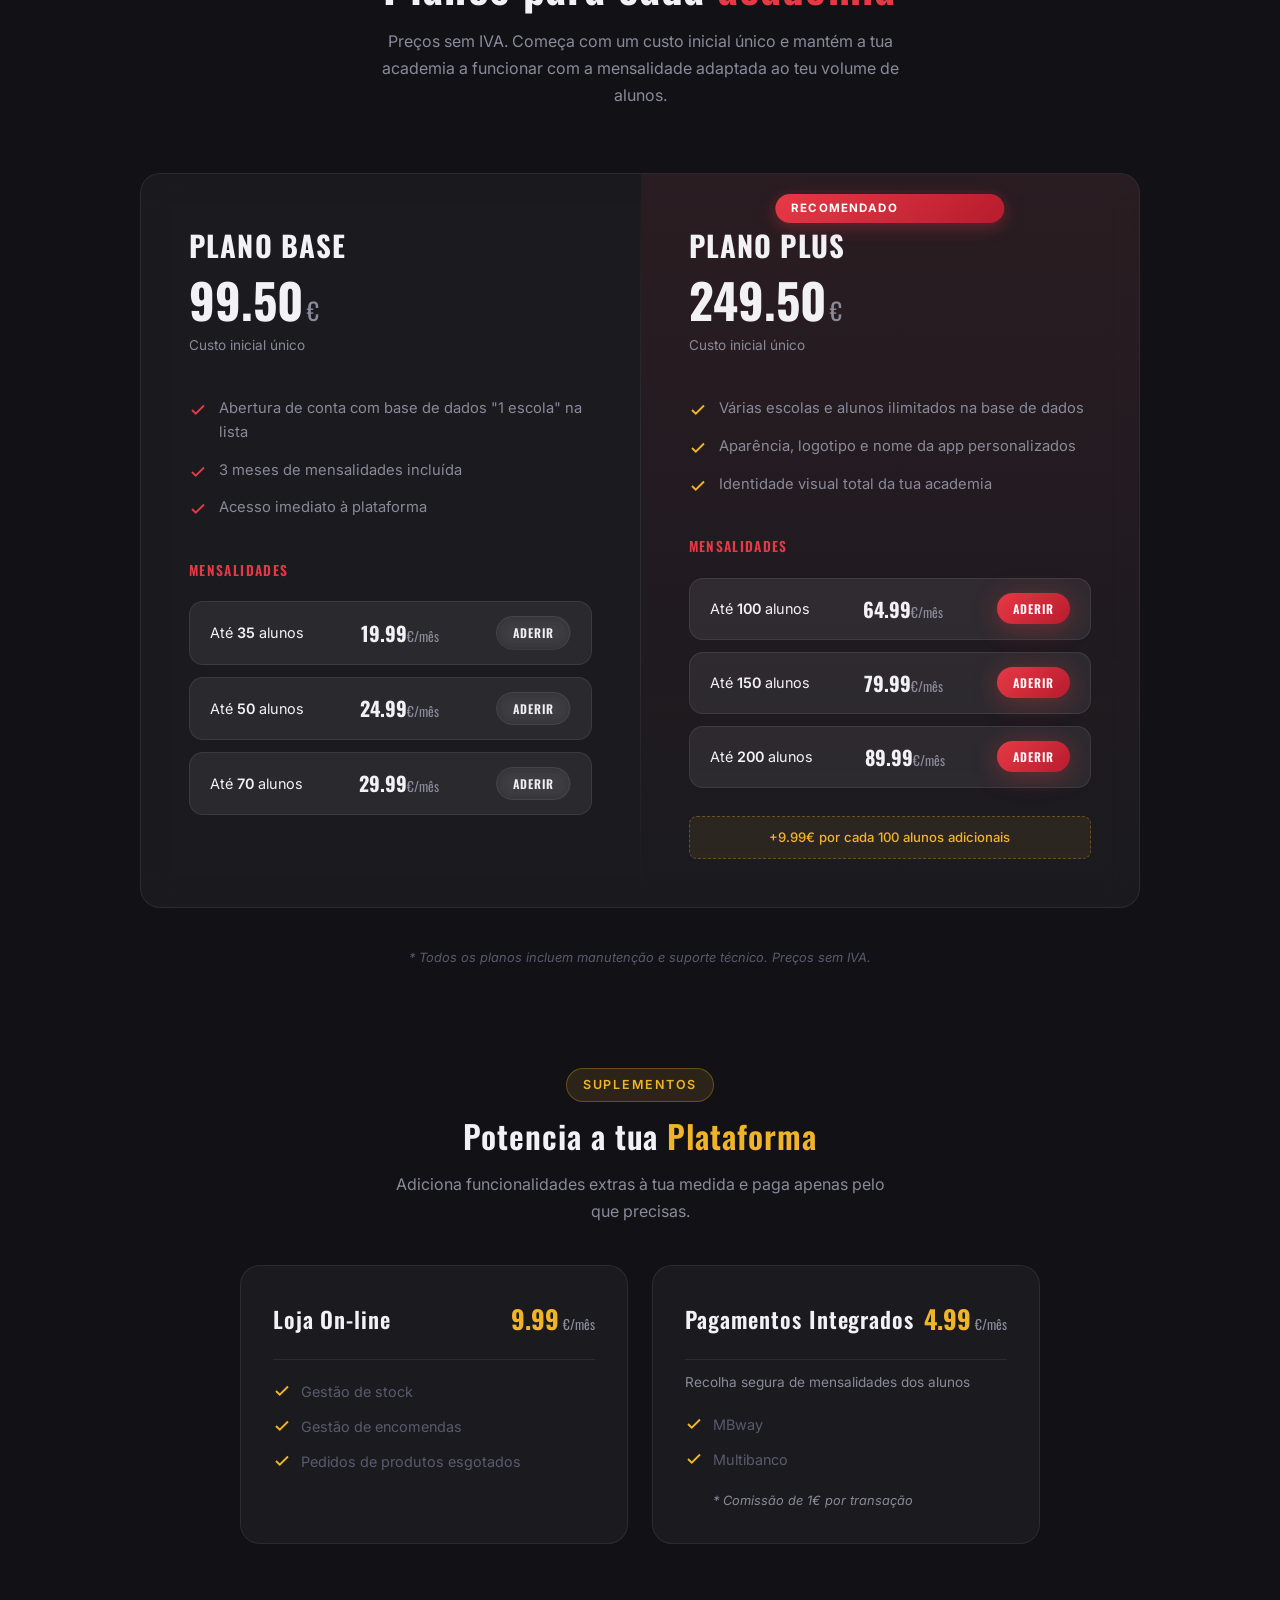
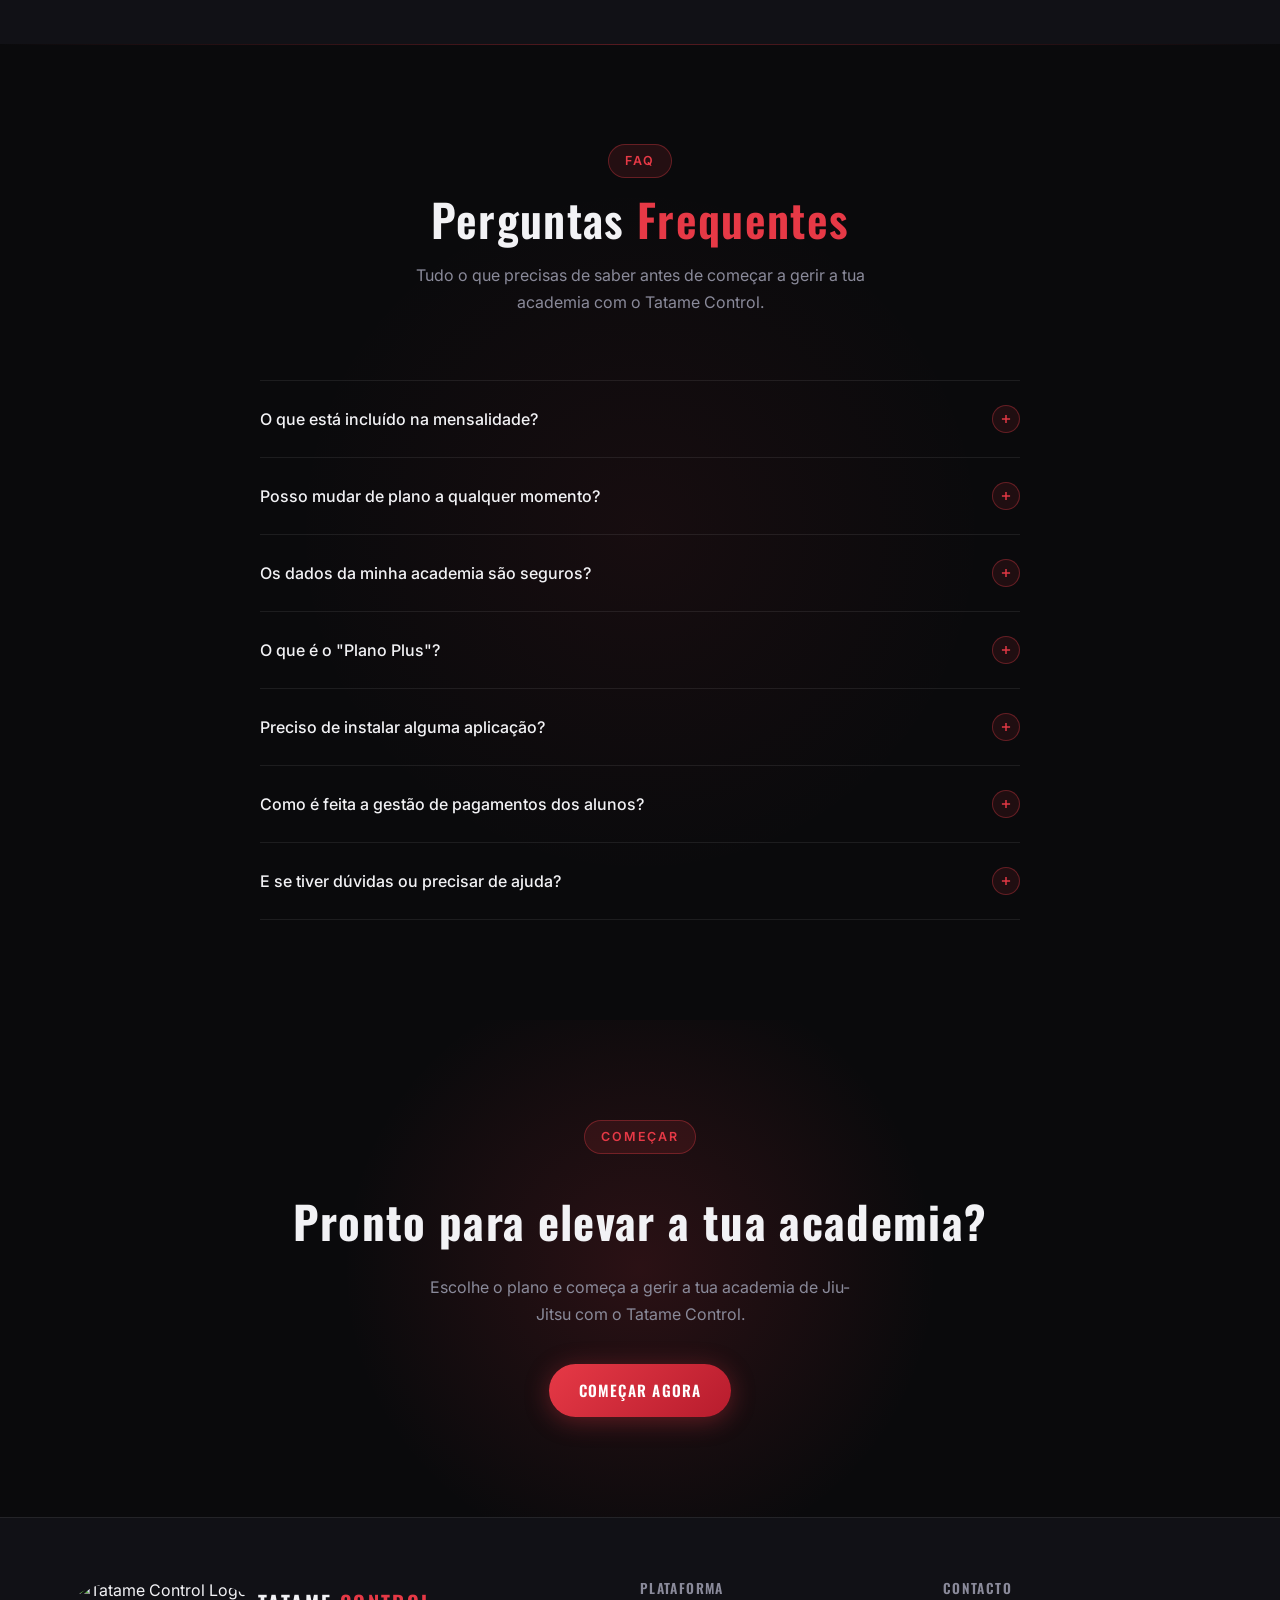
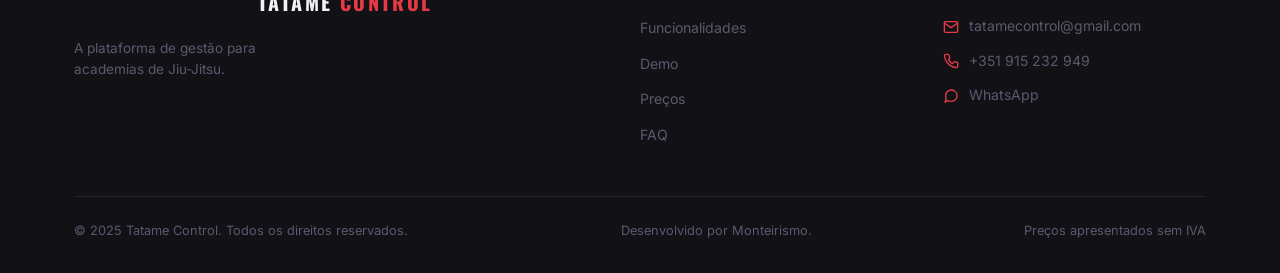
==== commit 185a6e7d: "valores atualizados" ====
--- a/index.html
+++ b/index.html
@@ -247,7 +247,7 @@
         <!-- Plano Simples -->
         <div class="pricing-col">
           <div class="p-col-header">
-            <h3 class="p-col-name">Plano Standrd</h3>
+            <h3 class="p-col-name">Plano Base</h3>
             <div class="p-col-price">99.50<span>€</span></div>
             <p class="section-desc" style="margin-top:10px; font-size: 0.85rem;">Custo inicial único</p>
           </div>
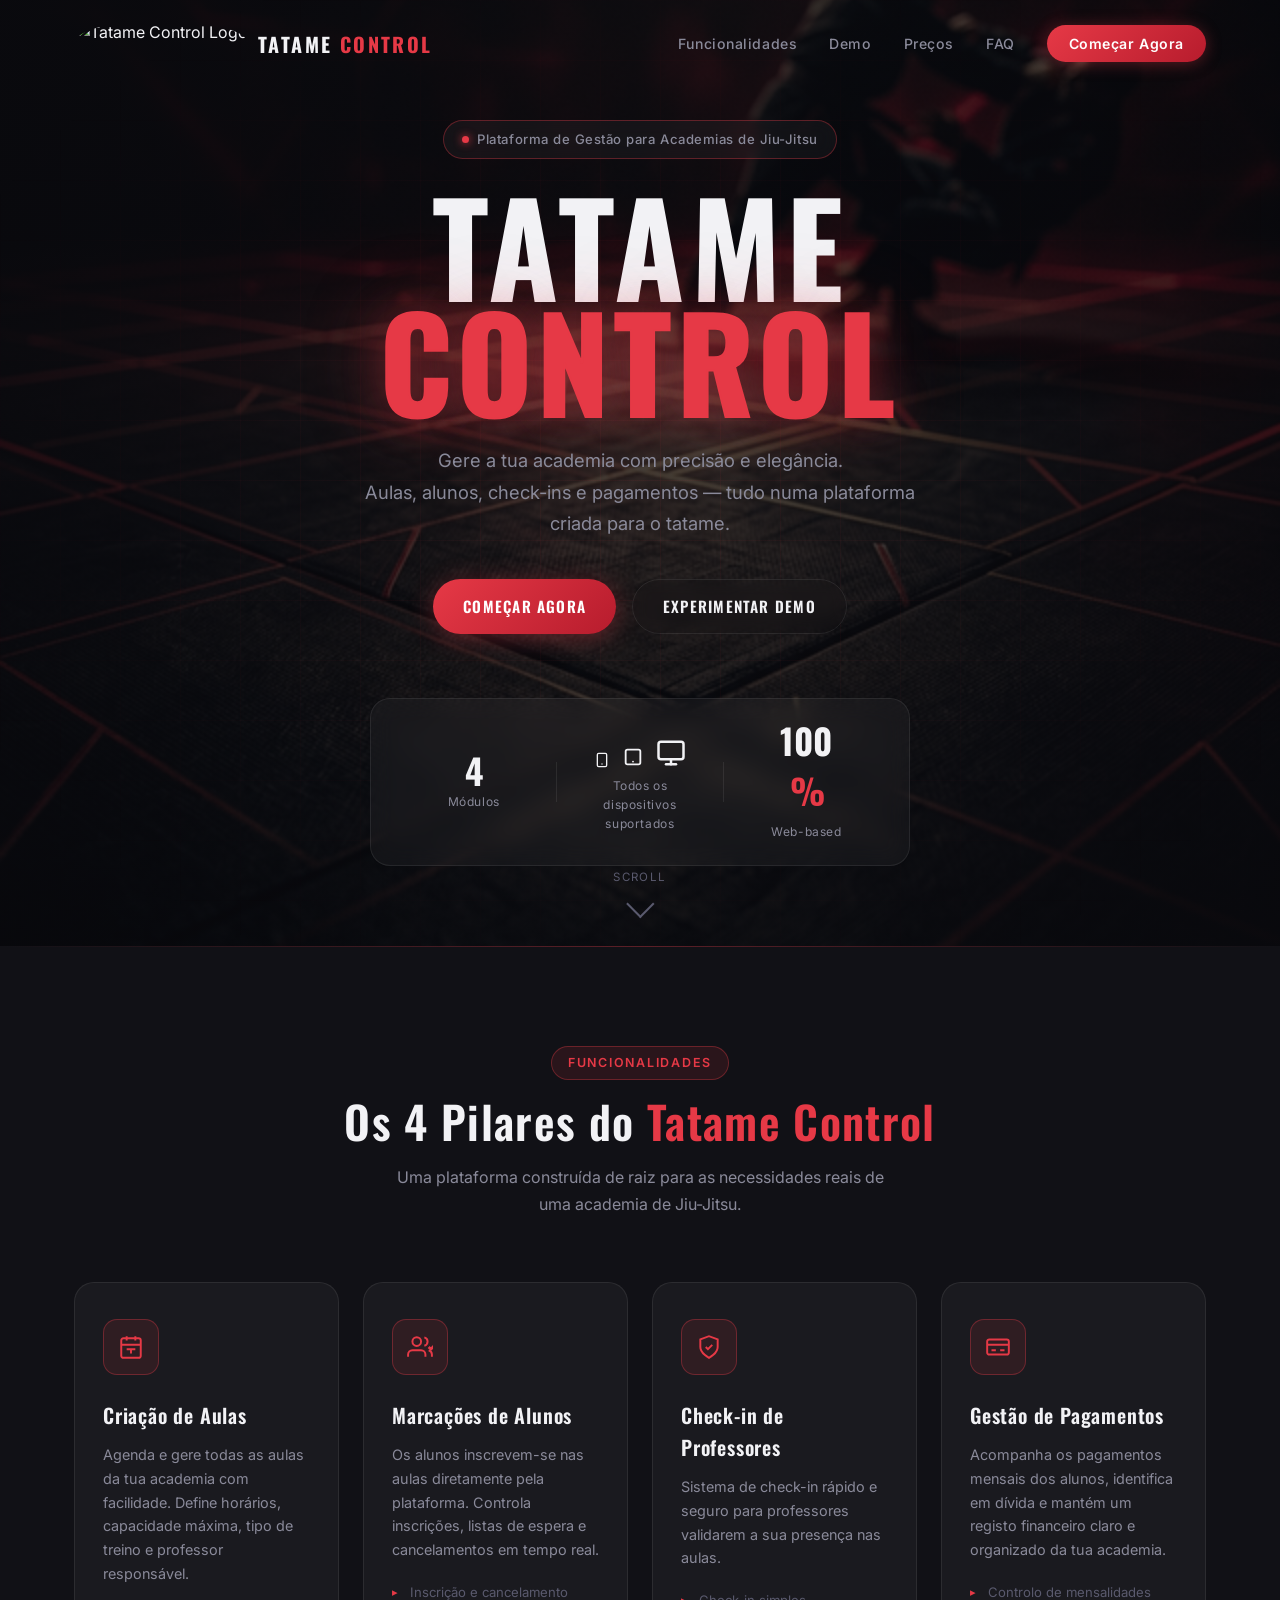
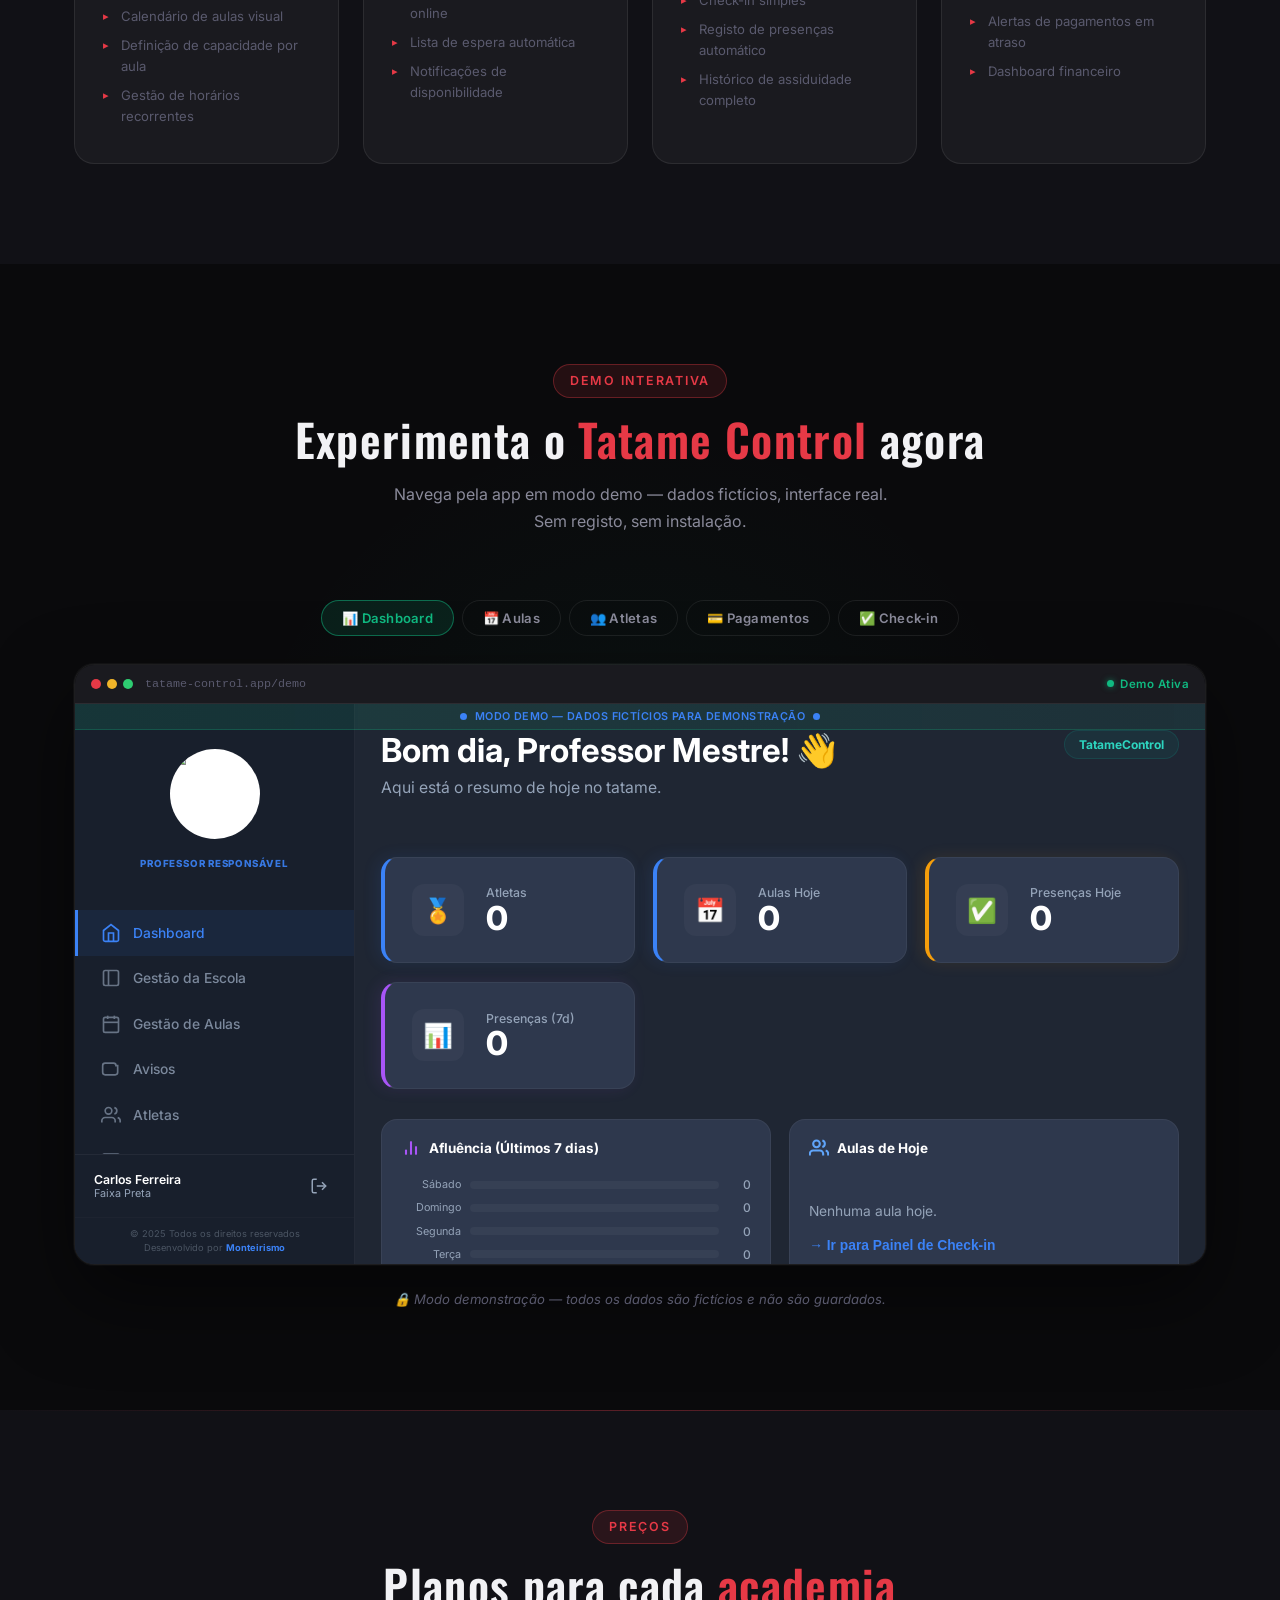
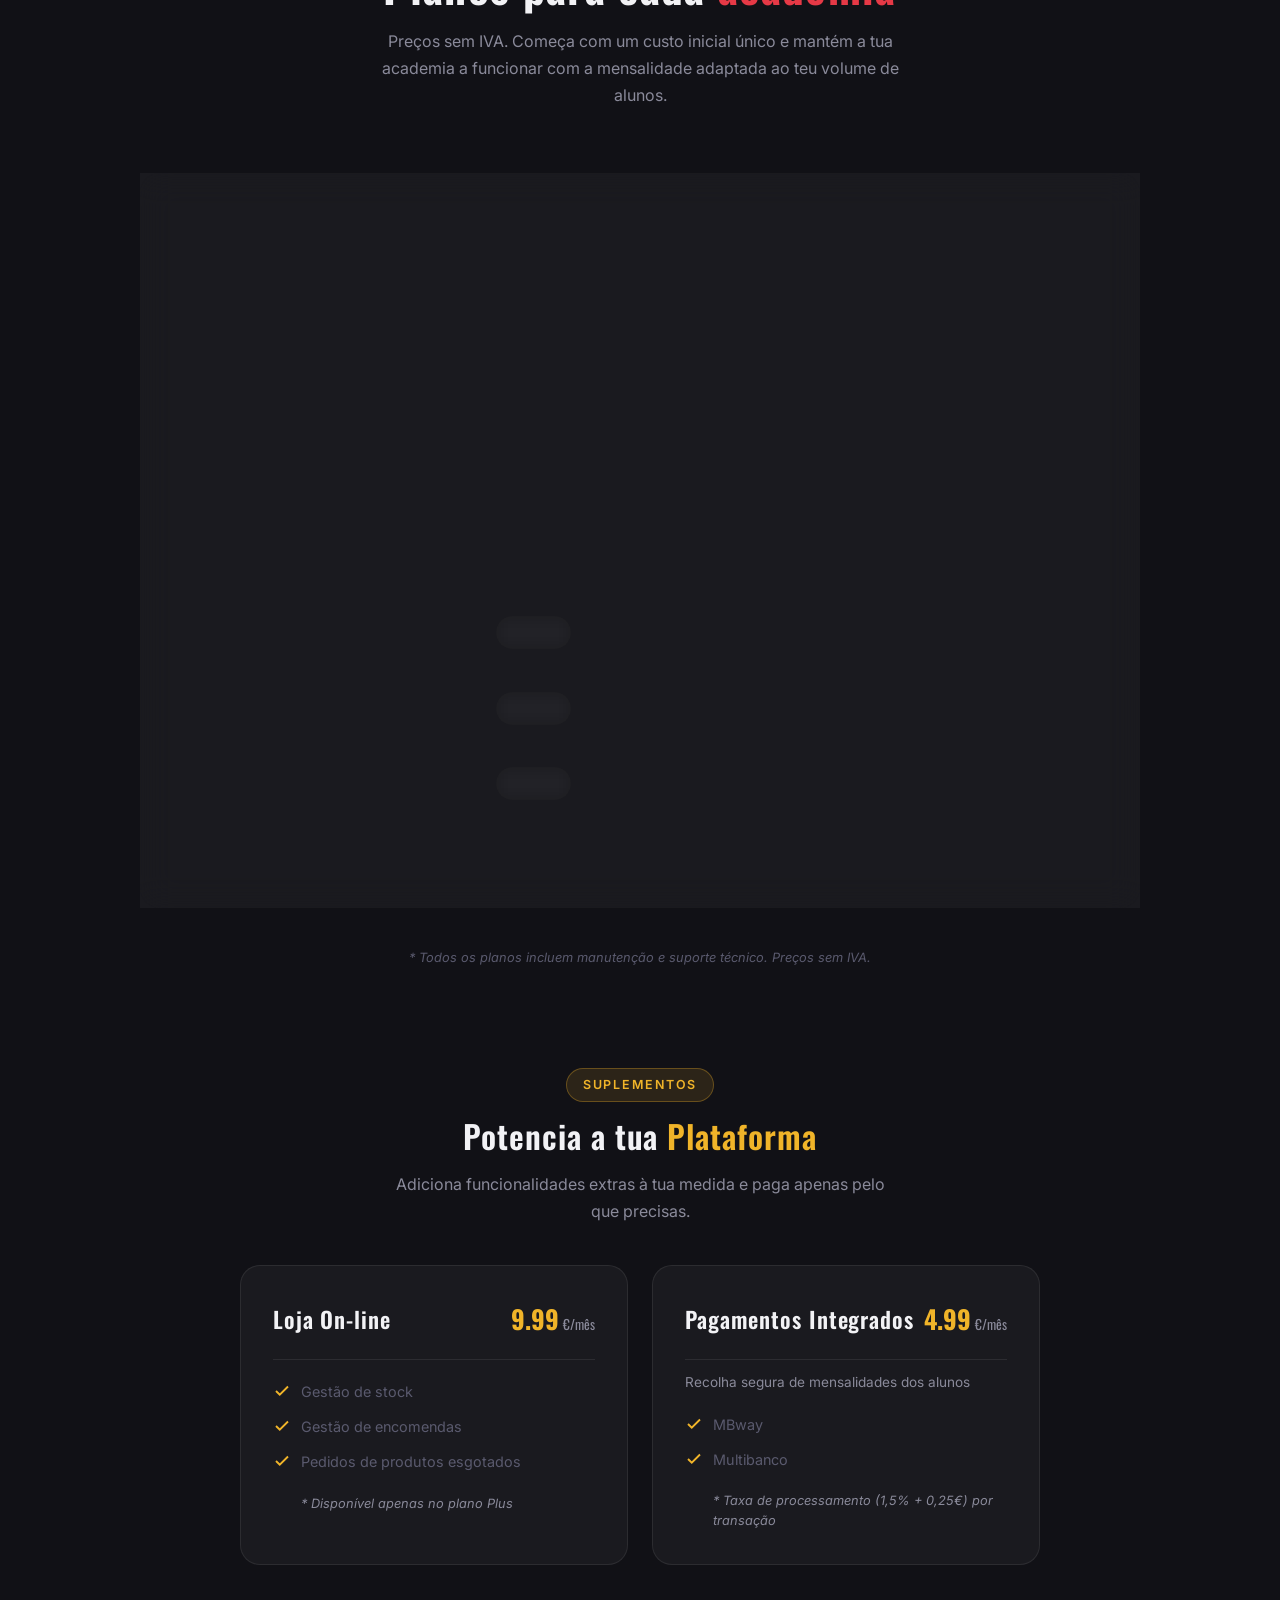
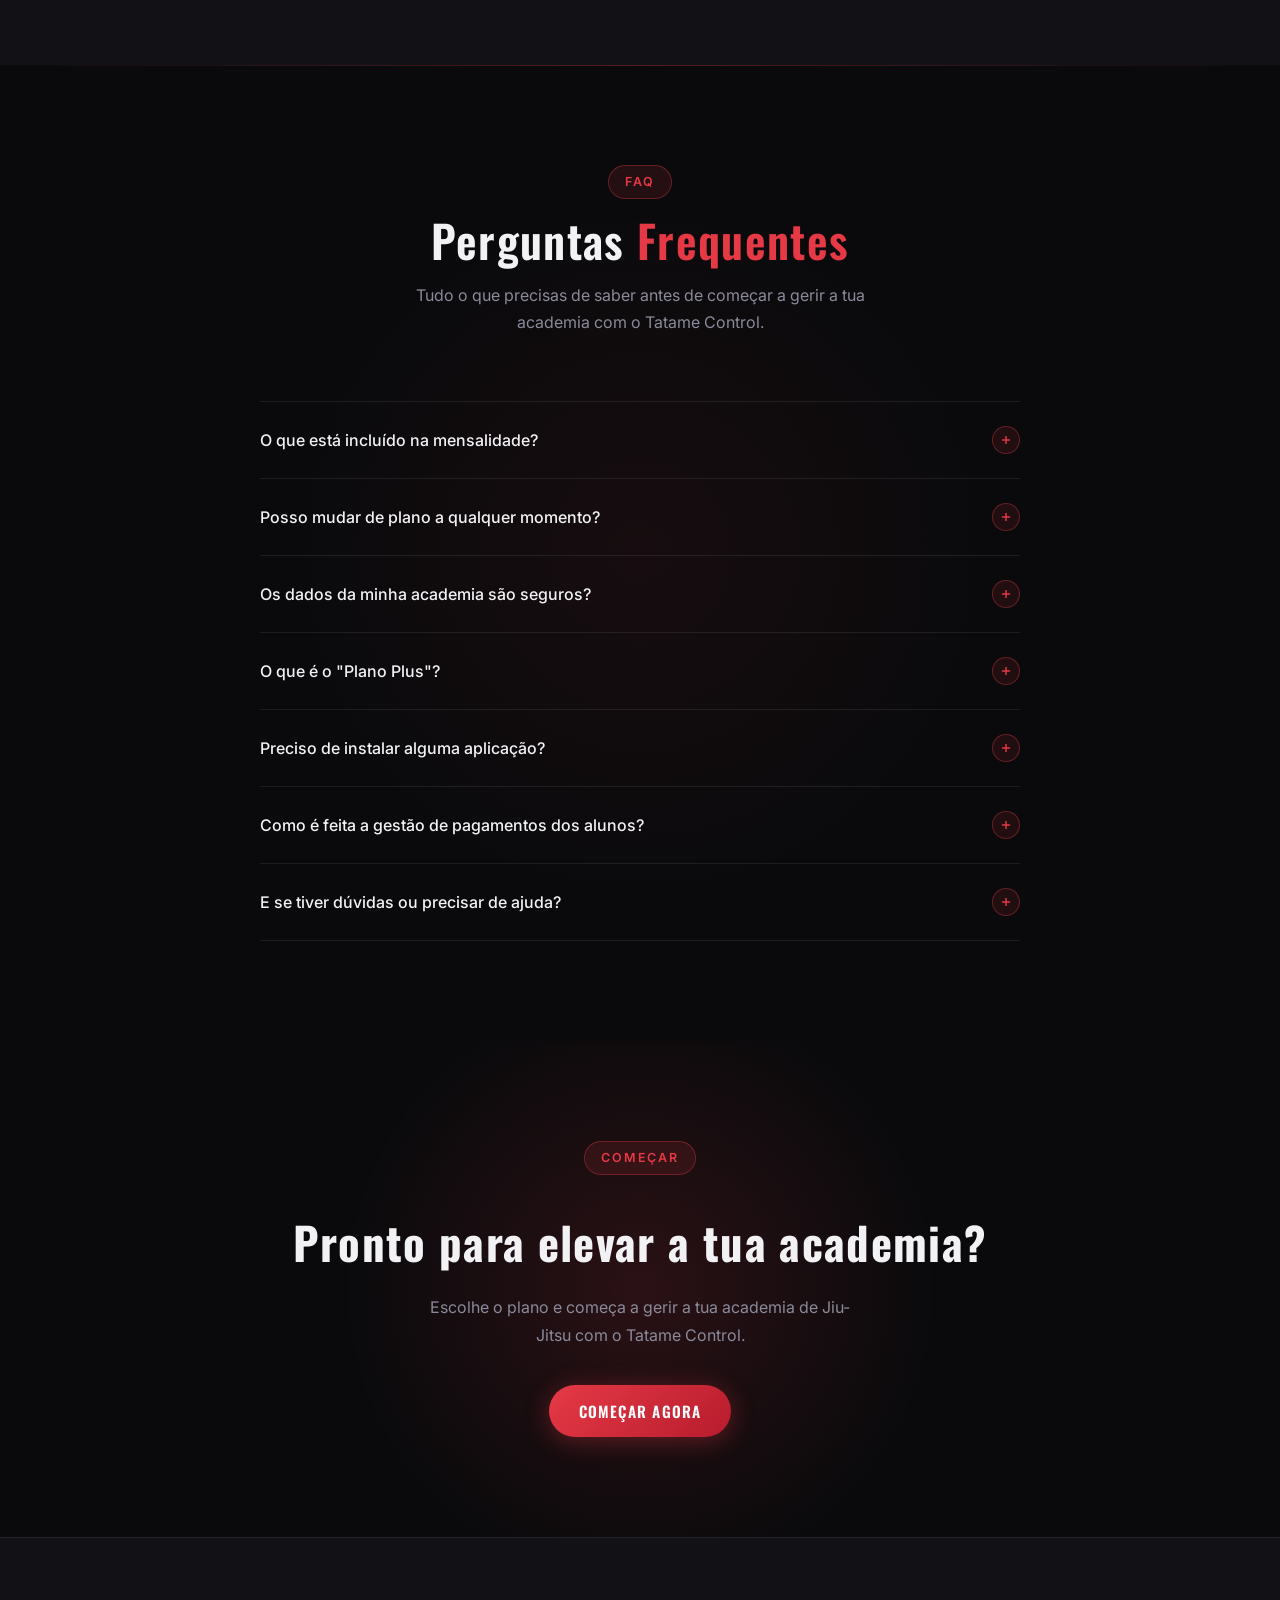
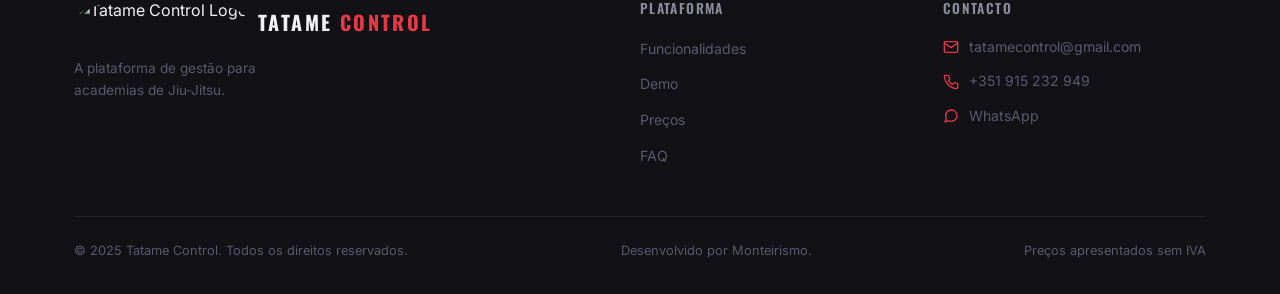
==== commit 16c11e06: "fix price" ====
--- a/index.html
+++ b/index.html
@@ -259,7 +259,7 @@
             </div>
             <div class="p-feature">
               <svg viewBox="0 0 24 24" width="18" height="18" fill="none" stroke="var(--red)" stroke-width="2.5"><polyline points="20 6 9 17 4 12"/></svg>
-              3 meses de mensalidades incluída
+              1 mês de mensalidade incluída
             </div>
             <div class="p-feature">
               <svg viewBox="0 0 24 24" width="18" height="18" fill="none" stroke="var(--red)" stroke-width="2.5"><polyline points="20 6 9 17 4 12"/></svg>
@@ -360,6 +360,7 @@
             <li><svg viewBox="0 0 24 24" width="18" height="18" fill="none" stroke="var(--gold)" stroke-width="2.5"><polyline points="20 6 9 17 4 12"/></svg> Gestão de stock</li>
             <li><svg viewBox="0 0 24 24" width="18" height="18" fill="none" stroke="var(--gold)" stroke-width="2.5"><polyline points="20 6 9 17 4 12"/></svg> Gestão de encomendas</li>
             <li><svg viewBox="0 0 24 24" width="18" height="18" fill="none" stroke="var(--gold)" stroke-width="2.5"><polyline points="20 6 9 17 4 12"/></svg> Pedidos de produtos esgotados</li>
+            <li class="addon-comission">* Disponível apenas no plano Plus</li>
           </ul>
         </div>
 
@@ -373,7 +374,7 @@
           <ul class="addon-features">
             <li><svg viewBox="0 0 24 24" width="18" height="18" fill="none" stroke="var(--gold)" stroke-width="2.5"><polyline points="20 6 9 17 4 12"/></svg> MBway</li>
             <li><svg viewBox="0 0 24 24" width="18" height="18" fill="none" stroke="var(--gold)" stroke-width="2.5"><polyline points="20 6 9 17 4 12"/></svg> Multibanco</li>
-            <li class="addon-comission">* Comissão de 1€ por transação</li>
+            <li class="addon-comission">* Taxa de processamento (1,5% + 0,25€) por transação</li>
           </ul>
         </div>
       </div>
@@ -435,7 +436,7 @@
           </button>
           <div class="faq-answer">
             <div class="faq-answer-inner">
-              O Plano Plus (200€ custo inicial) inclui a personalização total da identidade visual da tua academia: logotipo, nome da app, cores e branding exclusivos. Além disso, permite a gestão de várias escolas e alunos ilimitados na mesma base de dados.
+              O Plano Plus (249.50€ custo inicial) inclui a personalização total da identidade visual da tua academia: logotipo, nome da app, cores e branding exclusivos. Além disso, permite a gestão de várias escolas e alunos ilimitados na mesma base de dados.
             </div>
           </div>
         </div>
@@ -471,7 +472,7 @@
           </button>
           <div class="faq-answer">
             <div class="faq-answer-inner">
-              O suporte está incluído em todos os planos. Podes contactar-nos por email em <a href="tatamecontrol@gmail.com" style="color:var(--red)">info@tatamecontrol.pt</a> e respondemos o mais brevemente possível.
+              O suporte está incluído em todos os planos. Podes contactar-nos por email em <a href="tatamecontrol@gmail.com" style="color:var(--red)">tatamecontrol@gmail.com</a> e respondemos o mais brevemente possível.
             </div>
           </div>
         </div>
